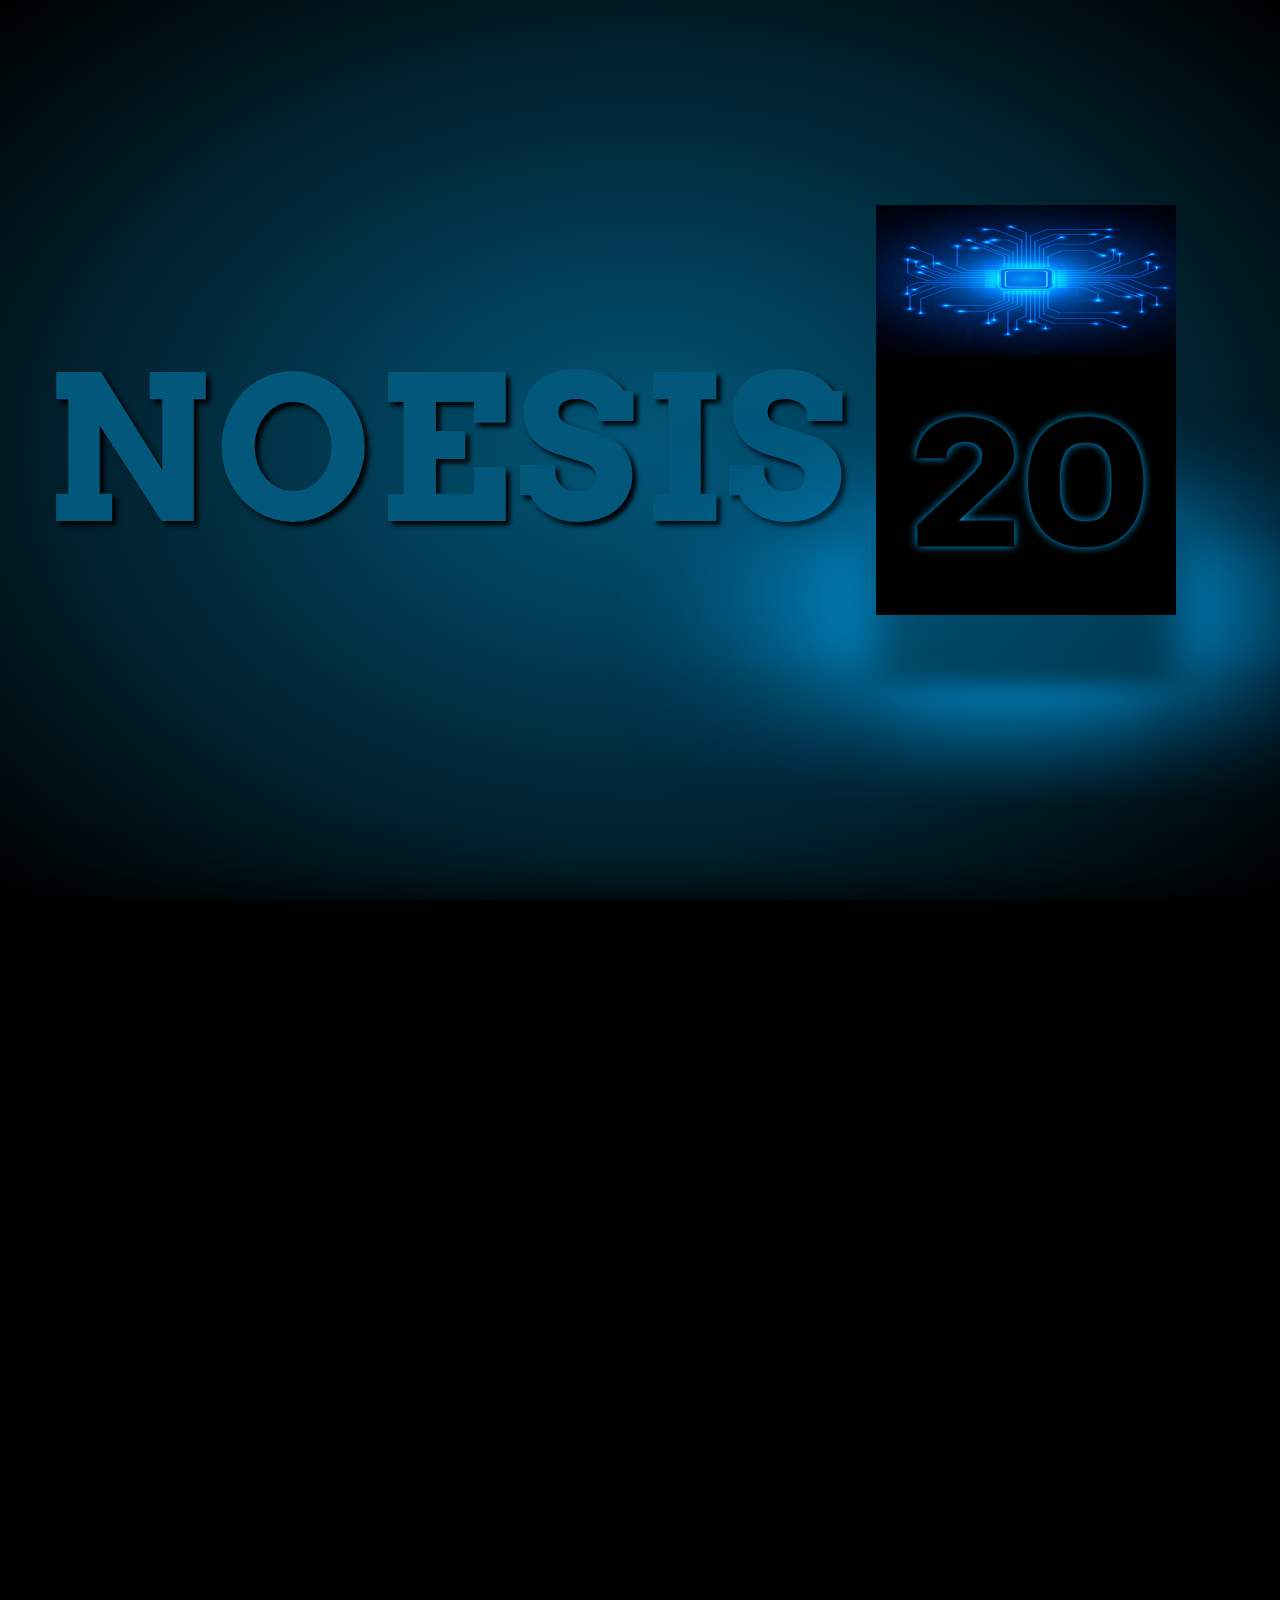
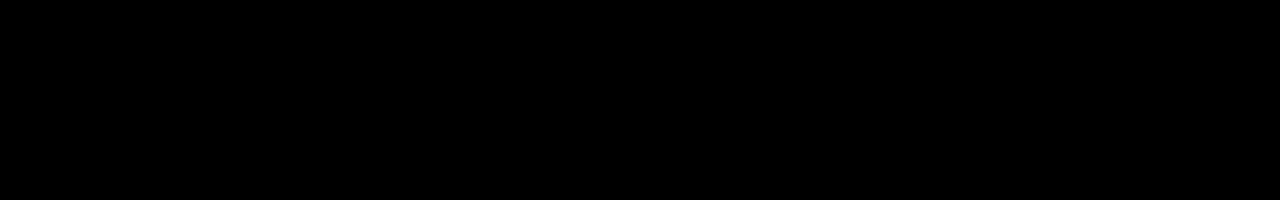
==== index.html @ 48e68fd6 "first commit" ====
<!DOCTYPE html>
<html lang="en">

<head>
    <meta charset="UTF-8">
    <meta http-equiv="X-UA-Compatible" content="IE=edge">
    <meta name="viewport" content="width=device-width, initial-scale=1.0">
    <title>Noesis 2022</title>
    <link rel="stylesheet" href="/public/styles.css">

</head>

<body>
    <nav id="navbar">
        <div class="navbar">
            <ul>
                <li><a href="#">Home</a></li>
                <li><a href="#">Events</a></li>
                <li><a href="#">About</a></li>
                <li><a href="#">Services</a></li>
            </ul>
        </div>
    </nav>
    <div class="hero" id="hero">
        <div class="noesis">
            <span class="letters a">N</span>
            <span class="letters b">O</span>
            <span class="letters c">E</span>
            <span class="letters d">S</span>
            <span class="letters e">I</span>
            <span class="letters f">S</span>
        </div>
        <div class="cube-container">
            <div class="cube">
                <div>
                    <div class="top">
                        <!-- <img src="logo.png" alt="" class="logo"> -->
                        <img src="/images/tex.jpg" alt="" style="width: 100%; height: 100%;transform: rotate(90deg);">
                    </div>
                    <span style="--i:0;">                                    
                    <h2 class="letters2">20</h2>             
                    </span>

                    <span style="--i:1;">
                    <h2 class="letters2">23</h2></span>
                    <span style="--i:2;"></span>
                    <span style="--i:3;"></span>
                </div>
            </div>
        </div>
    </div>

    <div class="section">
        <h1>Events</h1>
    </div>
    <script>
        window.onscroll = function() {
            scrollFunction()
        };
        const element = document.getElementById("navbar");

        function scrollFunction() {

            if (document.body.scrollTop > 150 || document.documentElement.scrollTop > 150) {
                document.getElementById("navbar").style.top = "0";
            } else {
                document.getElementById("navbar").style.top = "-100px";
            }
        }
    </script>
</body>

</html>
---- public/styles.css ----
@import url('https://fonts.googleapis.com/css2?family=Arvo:wght@700&display=swap');
:root {
    --blue: #02a9f7;
}

* {
    padding: 0;
    margin: 0;
    box-sizing: border-box;
    font-family: 'Arvo', sans-serif;
}

html {
    scroll-behavior: smooth;
}

#navbar {
    position: fixed;
    width: 40%;
    margin: auto;
    top: -100px;
    left: 50%;
    transition: top 0.5s;
    transform: translateX(-50%);
    z-index: 999;
}

.navbar {
    display: flex;
    justify-content: center;
    align-items: center;
    background-color: white;
    padding: 10px;
    border-end-end-radius: 20px;
    border-end-start-radius: 20px;
}

.navbar ul li {
    display: inline-block;
    padding: 10px;
}

.navbar ul li a {
    text-decoration: none;
    color: black;
}

body {
    height: 100vh;
    /* background-color: #02577a; */
    background-color: black;
}

.hero {
    background-image: radial-gradient(#02577a, black);
    height: 100vh;
    display: flex;
    justify-content: center;
    justify-content: space-around;
    align-items: center;
}

.letters {
    color: #02577a;
    font-size: 200px;
    font-weight: 600;
    text-shadow: 4px 4px 5px black;
}

.letters2 {}

.f {
    animation: textlightup 100ms forwards 2.5s;
}

.e {
    animation: textlightup 100ms forwards 2s;
}

.d {
    animation: textlightup 100ms forwards 1.5s;
}

.c {
    animation: textlightup 100ms forwards 1s;
}

.b {
    animation: textlightup 100ms forwards 0.5s;
}

.a {
    animation: textlightup 100ms forwards;
}

@keyframes textlightup {
    100% {
        color: var(--blue);
        text-shadow: 0px 0px 10px var(--blue);
    }
}

.cube {
    top: -40px;
    left: -60px;
    position: relative;
    min-width: 300px;
    height: 300px;
    transform-style: preserve-3d;
    transform: rotateX(-30deg);
    animation: animate 6s linear infinite;
}

@keyframes animate {
    0% {
        transform: rotateX(-30deg) rotateY(-40deg);
    }
    50% {
        transform: rotateX(-30deg) rotateY(-30deg);
    }
    100% {
        display: initial;
        transform: rotateX(-30deg) rotateY(-40deg);
    }
}

.cube div {
    position: absolute;
    top: 0;
    left: 0;
    width: 100%;
    height: 100%;
    transform-style: preserve-3d;
}

.cube div span {
    /* box-shadow: 0px 0 3px var(--blue); */
    /* border-bottom: 3px solid black; */
    position: absolute;
    top: 0;
    left: 0;
    width: 100%;
    height: 100%;
    background: black;
    background-image: linear-gradient(#151515, #151515);
    transform: rotateY(calc(90deg * var(--i))) translateZ(150px);
    display: flex;
    background-repeat: no-repeat;
    justify-content: center;
    align-items: center;
    animation: lightup 2s forwards 3s;
    transition: background-position 3s;
    background-position: 0 300px;
}

@keyframes lightup {
    50% {
        background-image: linear-gradient(#151515, var(--blue));
        background-image: linear-gradient(#151515, var(--blue));
    }
    100% {
        background-image: linear-gradient(#151515, var(--blue));
        background-image: linear-gradient(#151515, var(--blue));
        background-position: bottom;
    }
}

.cube div span h2 {
    position: absolute;
    font-size: 200px;
    color: black;
    font-weight: 600;
    text-shadow: 0px 0px 10px var(--blue), 0px 0px 10px #000;
    animation: colchange 1.5s forwards 3.5s;
}

@keyframes colchange {
    100% {
        color: var(--blue);
    }
}

.logo {
    width: 250px;
    height: 250px;
}

.top {
    position: absolute;
    top: 0;
    left: 0;
    width: 300px;
    height: 300px;
    background: #222;
    transform: rotateX(90deg) translateZ(150px);
    display: flex;
    justify-content: center;
    align-items: center;
}

.top img {
    transform: rotate(-45deg);
}

.top::before {
    content: "";
    position: absolute;
    top: 0;
    left: 0;
    width: 300px;
    height: 300px;
    background: rgba(2, 169, 247, 0.2);
    transform: translateZ(-380px);
    filter: blur(20px);
    box-shadow: 0 0 120px rgba(2, 169, 247, 0.2), 0 0 200px rgba(2, 169, 247, 0.4), 0 0 300px rgba(2, 169, 247, 0.6), 0 0 400px rgba(2, 169, 247, 0.8), 0 0 500px rgba(2, 169, 247, 1);
}

@media only screen and (max-width: 900px) {
    .hero {
        flex-direction: column;
        justify-content: center;
        gap: 130px;
    }
    .letters {
        font-size: 80px;
    }
    .top {
        max-height: 150px;
        max-width: 150px;
        transform: rotateX(90deg) translateZ(75px);
    }
    .cube {
        max-height: 150px;
        max-width: 150px;
        /* top: -80px; */
        left: -10px;
    }
    .top::before {
        max-height: 150px;
        max-width: 150px;
        transform: translateZ(-220px);
    }
    .cube div span h2 {
        font-size: 80px;
    }
    .cube div span {
        max-height: 150px;
        max-width: 150px;
        transform: rotateY(calc(90deg * var(--i))) translateZ(75px);
    }
    .cube-container {
        max-height: 150px;
        max-width: 150px;
    }
    .noesis {
        display: flex;
        justify-content: center;
        align-items: center;
    }
    .logo {
        width: 100px;
        height: 100px;
    }
    #navbar {
        width: 100%;
    }
    .navbar ul li {
        font-size: 18px;
    }
}

.section {
    height: 100vh;
    background-color: black;
    box-shadow: 0px 0px 50px black;
}
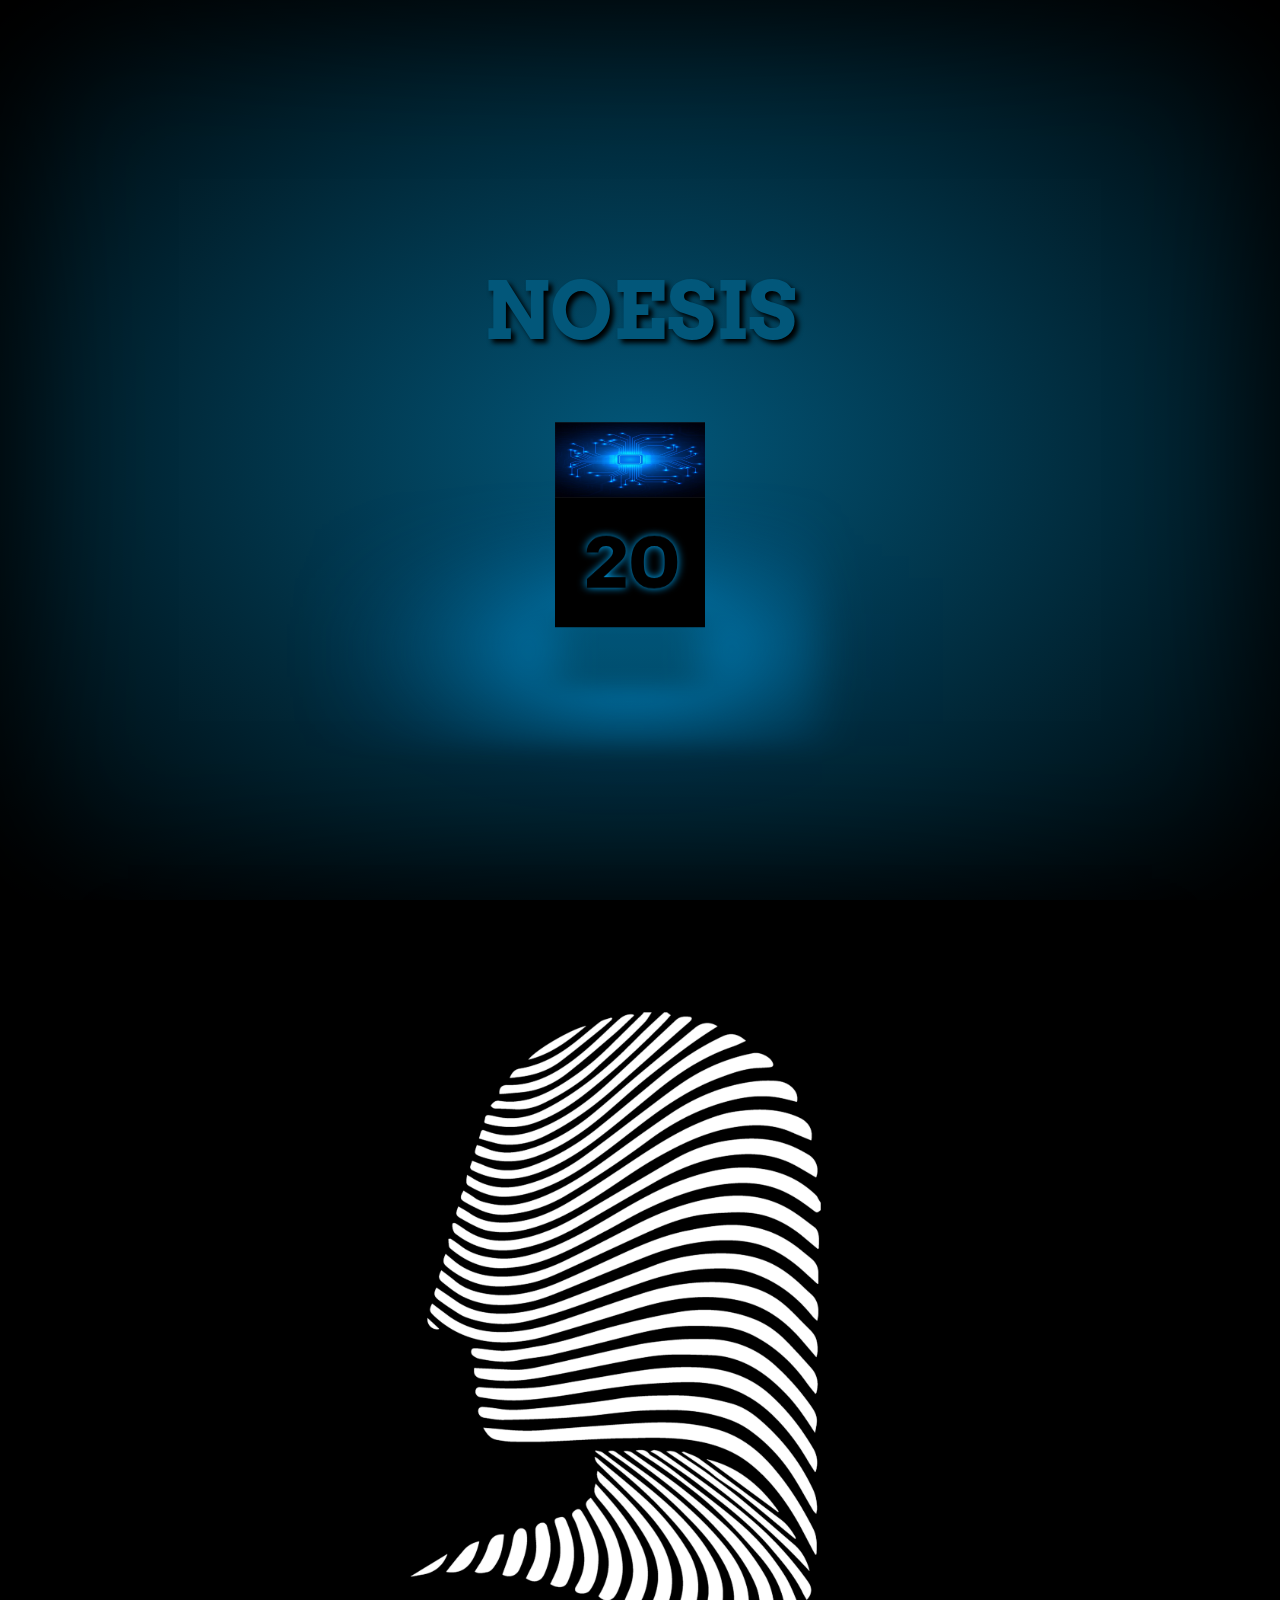
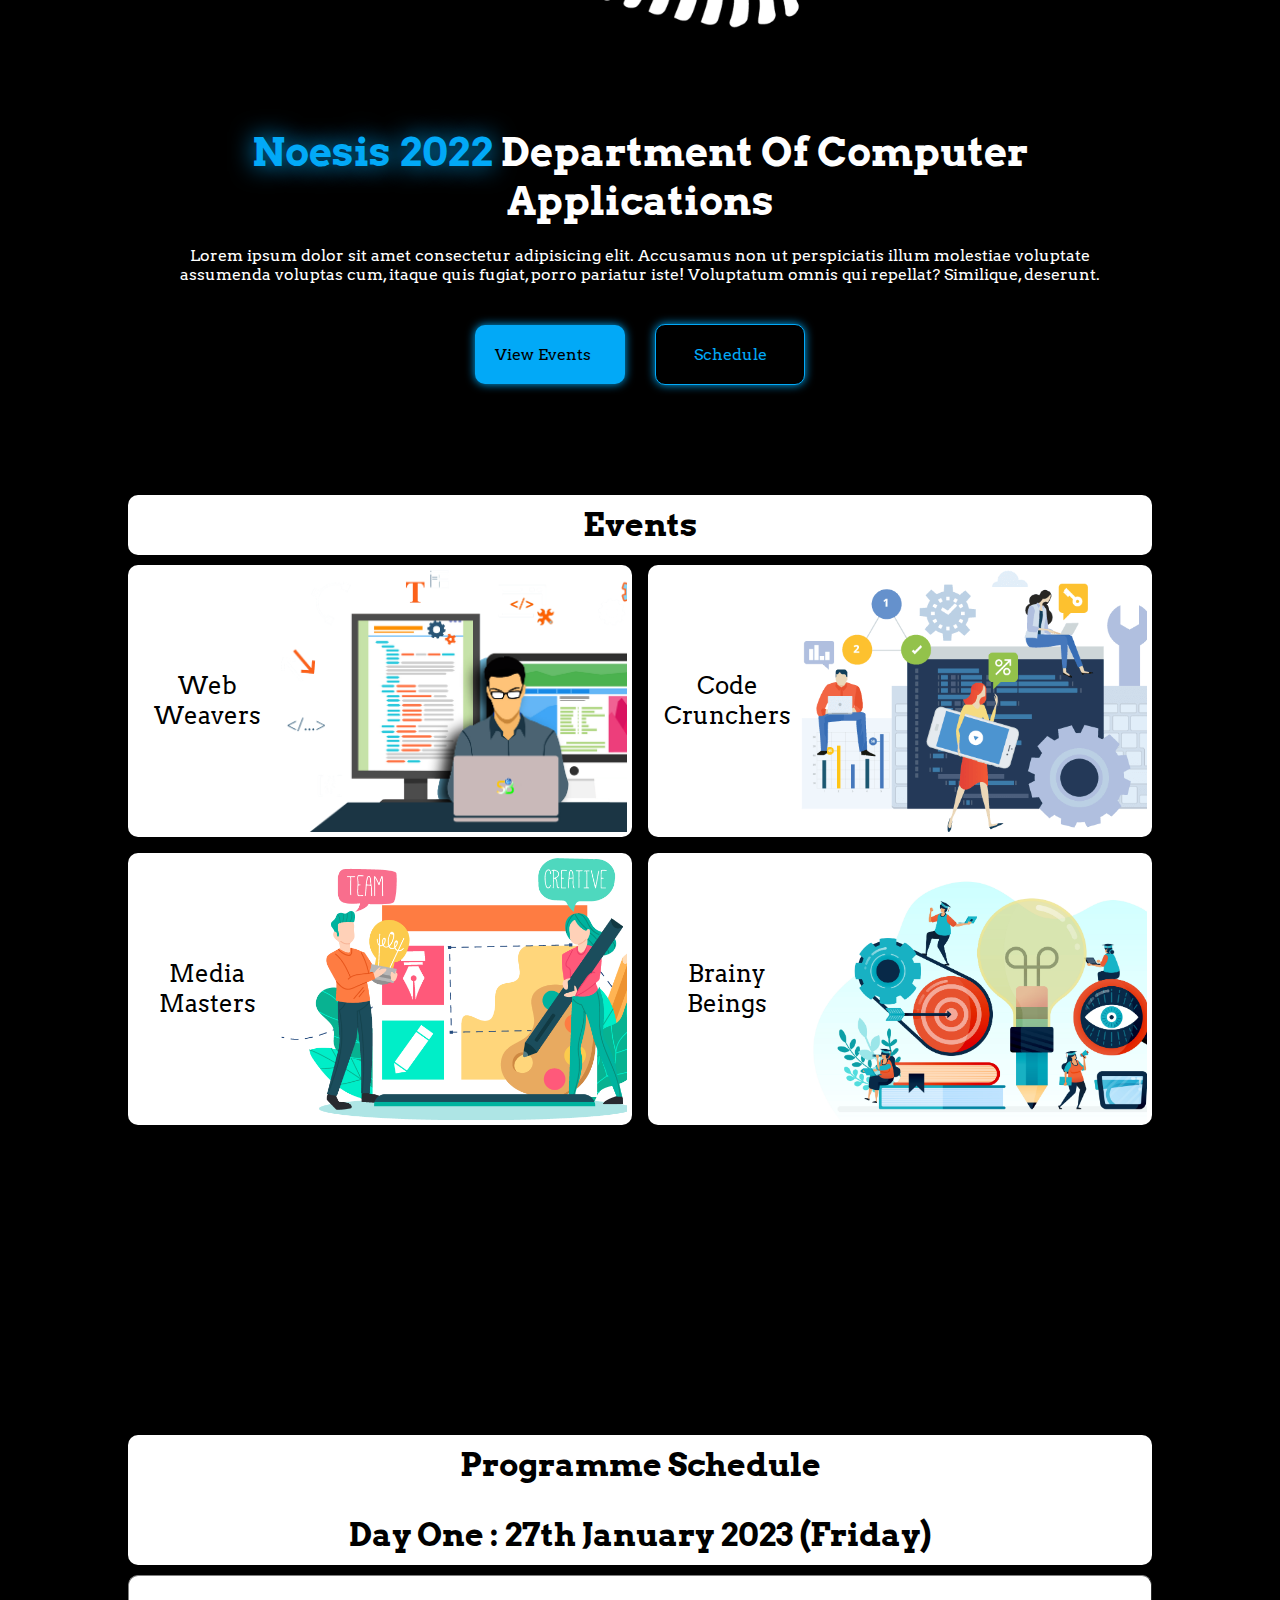
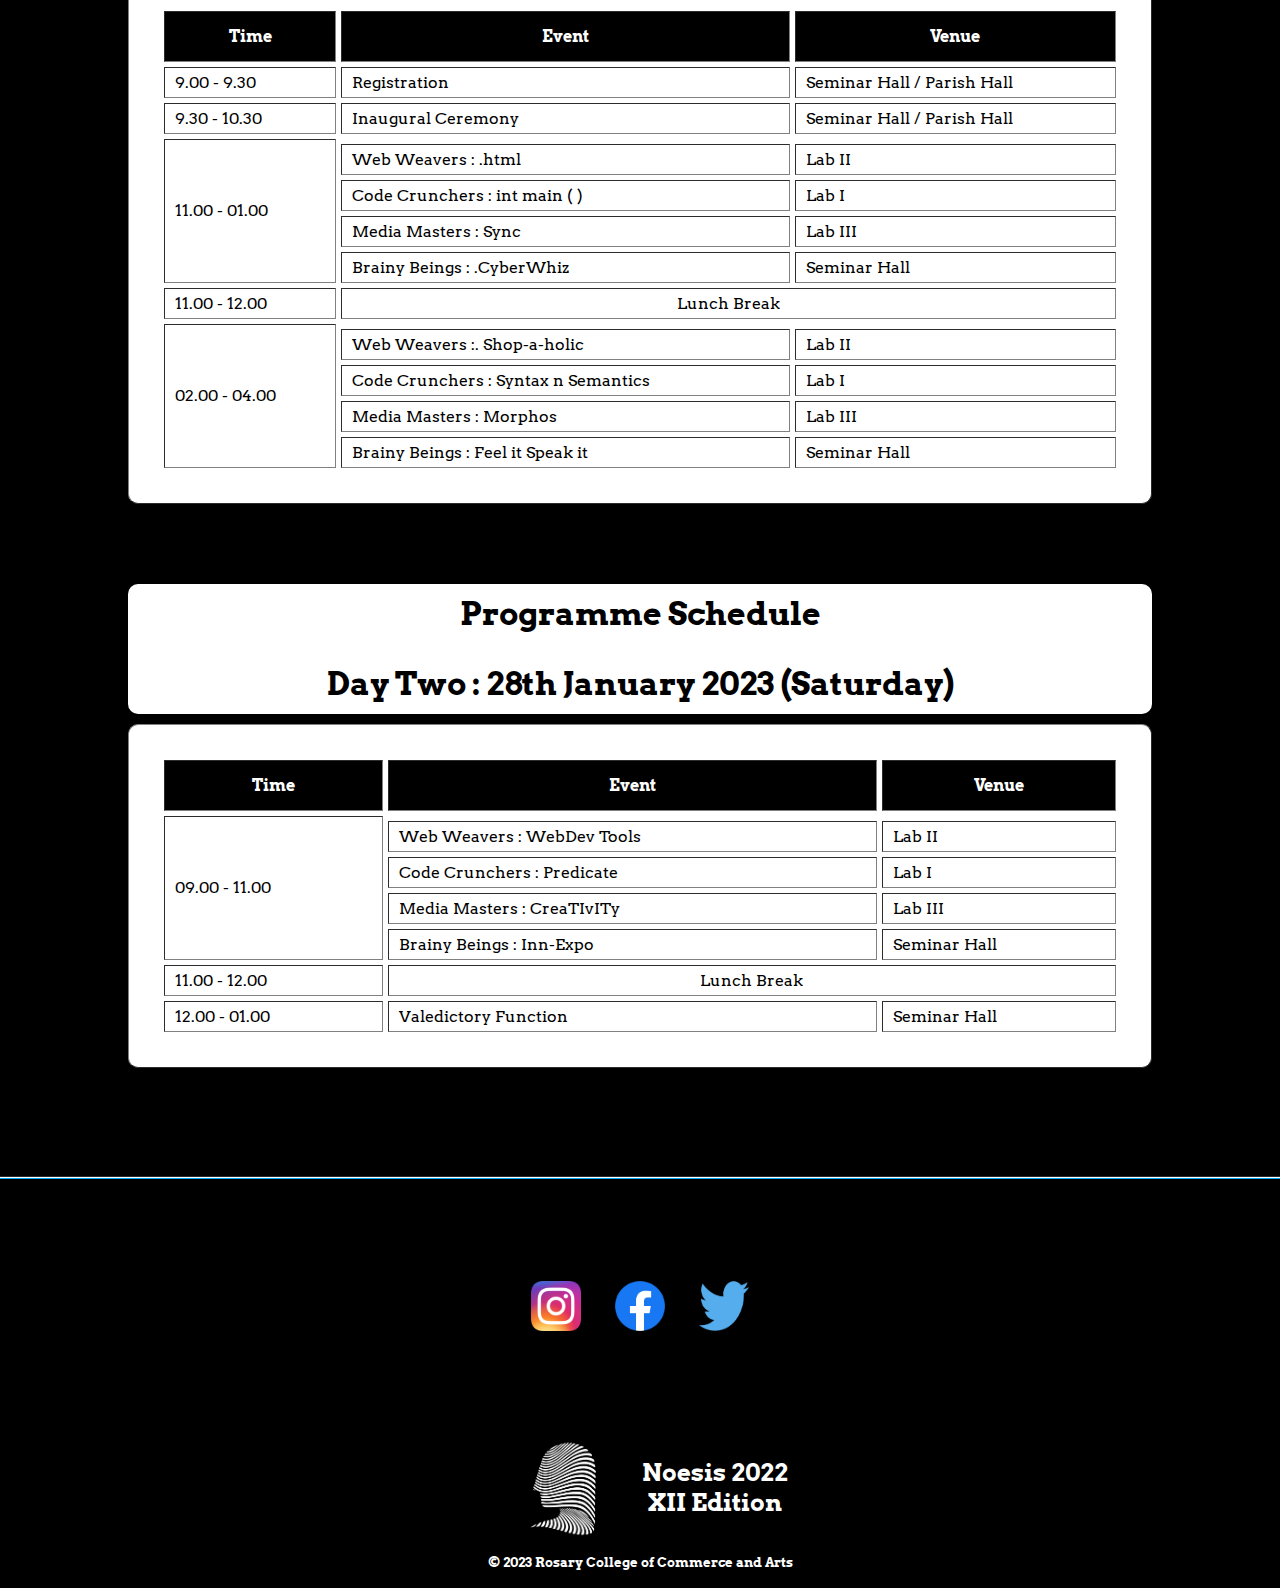
==== commit 0cb6e8c3: "main page(navbar and footer left)" ====
--- a/index.html
+++ b/index.html
@@ -31,8 +31,8 @@
             <span class="letters f">S</span>
         </div>
         <div class="cube-container">
-            <div class="cube">
-                <div>
+            <div class="cube" id="cube" onclick="react()">
+                <div id="spancontainer">
                     <div class="top">
                         <!-- <img src="logo.png" alt="" class="logo"> -->
                         <img src="/images/tex.jpg" alt="" style="width: 100%; height: 100%;transform: rotate(90deg);">
@@ -49,11 +49,232 @@
             </div>
         </div>
     </div>
-
-    <div class="section">
-        <h1>Events</h1>
-    </div>
+    <div class="section" style="display: flex;justify-content: space-between;align-items: center;">
+        <div class="main-section">
+            <div class="left">
+                <img src="images/logo.png" class="logo" alt="">
+            </div>
+            <div class="right">
+                <h1><span class="lightup">Noesis 2022</span> Department Of Computer Applications</h1>
+                <p>Lorem ipsum dolor sit amet consectetur adipisicing elit. Accusamus non ut perspiciatis illum molestiae voluptate assumenda voluptas cum, itaque quis fugiat, porro pariatur iste! Voluptatum omnis qui repellat? Similique, deserunt.</p>
+
+                <div class="btn-container">
+                    <a href="#events" class="view-btn">View Events</a>
+                    <a href="#schedule" class="schedule-btn">Schedule</a></div>
+            </div>
+        </div>
+    </div>
+    <div class="section" id="events">
+        <div class="heading">
+            <h1>Events</h1>
+        </div>
+        <div class="cards">
+            <a href="web_weavers.html" class="card-link">
+                <div class="card">
+                    <div class="card-info">
+                        Web Weavers
+                    </div>
+                    <div class="card-img">
+                        <img class="classimg" src="/images/webweavers.png" alt="">
+                    </div>
+                </div>
+            </a>
+            <a href="code_crunchers.html" class="card-link">
+
+                <div class="card">
+                    <div class="card-info">
+                        Code Crunchers
+                    </div>
+                    <div class="card-img">
+                        <img class="classimg" src="/images/codecrunchers.png" alt="">
+                    </div>
+                </div>
+            </a>
+
+            <a href="media_masters.html" class="card-link">
+
+                <div class="card">
+                    <div class="card-info">
+                        Media Masters
+                    </div>
+                    <div class="card-img">
+                        <img class="classimg" src="/images/mediamasters.png" alt="">
+                    </div>
+                </div>
+            </a>
+            <a href="brainy_beings.html" class="card-link">
+
+                <div class="card">
+                    <div class="card-info">
+                        Brainy Beings
+                    </div>
+                    <div class="card-img">
+                        <img class="classimg" src="/images/brainybeings.jpg" alt="">
+                    </div>
+                </div>
+            </a>
+
+        </div>
+    </div>
+
+    <div class="section" id="schedule">
+
+        <div class="heading">
+            <h1>Programme Schedule </h1>
+            <h1>Day One : 27th January 2023 (Friday)</h1>
+        </div>
+        <div class="table-container">
+            <table class="table" border="1">
+                <tr>
+                    <th>Time</th>
+                    <th>Event</th>
+                    <th>Venue</th>
+                </tr>
+                <tr>
+                    <td>9.00 - 9.30</td>
+                    <td>Registration</td>
+                    <td>Seminar Hall / Parish Hall</td>
+                </tr>
+                <tr>
+                    <td>9.30 - 10.30</td>
+                    <td>Inaugural Ceremony</td>
+                    <td>Seminar Hall / Parish Hall</td>
+                </tr>
+                <tr>
+                    <td rowspan="5"> 11.00 - 01.00</td>
+
+                </tr>
+                <tr>
+                    <td>Web Weavers : .html </td>
+                    <td>Lab II</td>
+                </tr>
+                <tr>
+                    <td>Code Crunchers : int main ( ) </td>
+                    <td>Lab I</td>
+
+                </tr>
+                <tr>
+                    <td>Media Masters : Sync</td>
+                    <td>Lab III</td>
+
+                </tr>
+                <tr>
+                    <td>Brainy Beings : .CyberWhiz</td>
+                    <td>Seminar Hall</td>
+
+                </tr>
+                <tr>
+                    <td>11.00 - 12.00</td>
+                    <td colspan="2" style="text-align: center;">Lunch Break</td>
+                </tr>
+                <tr>
+                    <td rowspan="5"> 02.00 - 04.00</td>
+
+                </tr>
+                <tr>
+                    <td>Web Weavers :. Shop-a-holic</td>
+                    <td>Lab II</td>
+                </tr>
+                <tr>
+                    <td>Code Crunchers : Syntax n Semantics </td>
+                    <td>Lab I</td>
+
+                </tr>
+                <tr>
+                    <td>Media Masters : Morphos</td>
+                    <td>Lab III</td>
+
+                </tr>
+                <tr>
+                    <td>Brainy Beings : Feel it Speak it</td>
+                    <td>Seminar Hall</td>
+
+                </tr>
+
+            </table>
+        </div>
+        <div class="heading">
+            <h1>Programme Schedule </h1>
+            <h1>Day Two : 28th January 2023 (Saturday)</h1>
+        </div>
+        <div class="table-container">
+            <table class="table" border="1">
+                <tr>
+                    <th>Time</th>
+                    <th>Event</th>
+                    <th>Venue</th>
+                </tr>
+
+
+
+                <tr>
+                    <td rowspan="5"> 09.00 - 11.00</td>
+
+                </tr>
+                <tr>
+                    <td>Web Weavers : WebDev Tools</td>
+                    <td>Lab II</td>
+                </tr>
+                <tr>
+                    <td>Code Crunchers : Predicate</td>
+                    <td>Lab I</td>
+
+                </tr>
+                <tr>
+                    <td>Media Masters : CreaTIvITy</td>
+                    <td>Lab III</td>
+
+                </tr>
+                <tr>
+                    <td>Brainy Beings : Inn-Expo</td>
+                    <td>Seminar Hall</td>
+
+                </tr>
+                <tr>
+                    <td>11.00 - 12.00</td>
+                    <td colspan="2" style="text-align: center;">Lunch Break</td>
+                </tr>
+                <tr>
+                    <td>12.00 - 01.00</td>
+                    <td>Valedictory Function</td>
+                    <td>Seminar Hall</td>
+
+                </tr>
+            </table>
+        </div>
+
+    </div>
+    <div class="footer-container">
+        <div class="footer">
+            <div class="college-details">
+                <!-- <img src="images/college_logo.png" class="college_logo" alt=""><img src="images/rosary_logo_text.png" class="college_logo_text" alt=""> -->
+            </div>
+            <div class="socials">
+                <img src="images/instagram.webp" alt="">
+                <img src="images/facebook.webp" alt="">
+                <img src="images/twitter.png" alt="">
+            </div>
+            <div class="event-details">
+                <img src="images/logo.png" class="logo-footer" alt="">
+                <h2>Noesis 2022<br>XII Edition</h2>
+            </div>
+        </div>
+        <div class="copyright">
+            <h3>© 2023 Rosary College of Commerce and Arts</h3>
+        </div>
+    </div>
+
     <script>
+        function react() {
+            var cubelements = document.getElementById('spancontainer');
+
+
+            for (var child of cubelements.children) {
+                child.classList.add('react');
+            }
+
+
+        }
         window.onscroll = function() {
             scrollFunction()
         };
--- a/public/styles.css
+++ b/public/styles.css
@@ -1,6 +1,11 @@
 @import url('https://fonts.googleapis.com/css2?family=Arvo:wght@700&display=swap');
 :root {
     --blue: #02a9f7;
+}
+
+.lightup {
+    color: var(--blue);
+    text-shadow: 0px 0px 25px var(--blue);
 }
 
 * {
@@ -47,7 +52,6 @@
 
 body {
     height: 100vh;
-    /* background-color: #02577a; */
     background-color: black;
 }
 
@@ -57,6 +61,7 @@
     display: flex;
     justify-content: center;
     justify-content: space-around;
+    box-shadow: 0px 0px 150px black inset;
     align-items: center;
 }
 
@@ -66,8 +71,6 @@
     font-weight: 600;
     text-shadow: 4px 4px 5px black;
 }
-
-.letters2 {}
 
 .f {
     animation: textlightup 100ms forwards 2.5s;
@@ -109,6 +112,7 @@
     transform-style: preserve-3d;
     transform: rotateX(-30deg);
     animation: animate 6s linear infinite;
+    cursor: pointer;
 }
 
 @keyframes animate {
@@ -134,15 +138,12 @@
 }
 
 .cube div span {
-    /* box-shadow: 0px 0 3px var(--blue); */
-    /* border-bottom: 3px solid black; */
     position: absolute;
     top: 0;
     left: 0;
     width: 100%;
     height: 100%;
     background: black;
-    background-image: linear-gradient(#151515, #151515);
     transform: rotateY(calc(90deg * var(--i))) translateZ(150px);
     display: flex;
     background-repeat: no-repeat;
@@ -151,6 +152,25 @@
     animation: lightup 2s forwards 3s;
     transition: background-position 3s;
     background-position: 0 300px;
+}
+
+.cube div span.react {
+    background-image: linear-gradient(#151515, var(--blue));
+    background-position: bottom;
+    animation: react 4s infinite 0.2s;
+    transition: box-shadow 1s;
+}
+
+@keyframes react {
+    0% {
+        box-shadow: 0 0 0px var(--blue);
+    }
+    50% {
+        box-shadow: 0 0 10px var(--blue);
+    }
+    100% {
+        box-shadow: 0 0 0px var(--blue);
+    }
 }
 
 @keyframes lightup {
@@ -163,6 +183,10 @@
         background-image: linear-gradient(#151515, var(--blue));
         background-position: bottom;
     }
+}
+
+.btn-container a {
+    text-decoration: none;
 }
 
 .cube div span h2 {
@@ -181,8 +205,44 @@
 }
 
 .logo {
-    width: 250px;
-    height: 250px;
+    width: 120%;
+    height: 140%;
+}
+
+.main-section {
+    display: flex;
+    justify-content: space-between;
+    align-items: center;
+    height: 100%;
+    width: 100%;
+}
+
+.left,
+.right {
+    padding: 20px;
+    margin: 20px;
+    flex-basis: 50%;
+    color: white;
+    display: flex;
+    justify-content: center;
+    align-items: center;
+    flex-direction: column;
+    height: 100%;
+}
+
+.right h1 {
+    font-size: 40px;
+    text-align: center;
+    margin-bottom: 10px;
+}
+
+.right p {
+    margin: 10px;
+    text-align: center;
+}
+
+.right {
+    justify-content: space-between;
 }
 
 .top {
@@ -215,7 +275,25 @@
     box-shadow: 0 0 120px rgba(2, 169, 247, 0.2), 0 0 200px rgba(2, 169, 247, 0.4), 0 0 300px rgba(2, 169, 247, 0.6), 0 0 400px rgba(2, 169, 247, 0.8), 0 0 500px rgba(2, 169, 247, 1);
 }
 
-@media only screen and (max-width: 900px) {
+@media only screen and (max-width: 1400px) {
+    .footer {
+        flex-direction: column;
+    }
+    .main-section {
+        flex-direction: column;
+    }
+    .logo {
+        width: 100%;
+        height: 50%;
+    }
+    .table td {
+        padding: 5px 10px!important;
+    }
+    .table th {
+        background-color: black;
+        padding: 5px 10px;
+        color: white;
+    }
     .hero {
         flex-direction: column;
         justify-content: center;
@@ -229,9 +307,14 @@
         max-width: 150px;
         transform: rotateX(90deg) translateZ(75px);
     }
+    .span-container {
+        max-height: 150px;
+        max-width: 150px;
+    }
     .cube {
         max-height: 150px;
         max-width: 150px;
+        cursor: none;
         /* top: -80px; */
         left: -10px;
     }
@@ -257,10 +340,6 @@
         justify-content: center;
         align-items: center;
     }
-    .logo {
-        width: 100px;
-        height: 100px;
-    }
     #navbar {
         width: 100%;
     }
@@ -270,7 +349,224 @@
 }
 
 .section {
-    height: 100vh;
+    min-height: 100vh;
     background-color: black;
     box-shadow: 0px 0px 50px black;
+    width: 80%;
+    margin: 40px auto;
+}
+
+.cards {
+    position: relative;
+    margin: 0 0;
+    display: grid;
+    gap: 1rem;
+    width: 100%;
+}
+
+.card:hover {
+    scale: 1.03;
+}
+
+.classimg {
+    position: relative;
+    width: 100%;
+    height: 100%;
+    object-fit: cover;
+    object-position: center left;
+}
+
+.card-link {
+    text-decoration: none;
+}
+
+.card-info {
+    font-size: 24px;
+    text-align: center;
+}
+
+.card {
+    border-radius: 10px;
+    padding: 5px;
+    display: flex;
+    justify-content: space-between;
+    background-color: #fff;
+    color: black;
+    transition: 0.5s all;
+    overflow: hidden;
+    height: 16rem;
+}
+
+.card-info {
+    display: flex;
+    flex-direction: column;
+    justify-content: center;
+    align-items: center;
+    flex-basis: 30%;
+    padding: 10px;
+}
+
+.card-img {
+    flex-basis: 70%;
+}
+
+@media (min-width: 900px) {
+    .cards {
+        grid-template-columns: repeat(3, 1fr);
+    }
+    .card {
+        height: 7rem;
+    }
+}
+
+@media (min-width: 600px) {
+    .cards {
+        grid-template-columns: repeat(2, 1fr);
+    }
+    .card {
+        height: 17rem;
+    }
+    .classimg {
+        object-position: right right;
+    }
+}
+
+@media (max-width: 600px) {
+    .card {
+        height: 17rem;
+        flex-direction: column;
+    }
+}
+
+.heading {
+    border-radius: 10px;
+    background-color: white;
+}
+
+.heading h1 {
+    padding: 10px;
+    margin: 10px 0;
+    text-align: center;
+}
+
+.table-container {
+    display: flex;
+    justify-content: center;
+    align-items: center;
+}
+
+.table td {
+    padding: 15px 15px;
+}
+
+.table th {
+    background-color: black;
+    padding: 15px 15px;
+    color: white;
+}
+
+.table {
+    background-color: #fff;
+    width: 100%;
+    border-spacing: 5px;
+    padding: 30px;
+    border-radius: 10px;
+    margin-bottom: 70px;
+}
+
+.footer {
+    background-color: #fff;
+    display: flex;
+}
+
+.college {
+    width: 100%;
+    height: 100%;
+    opacity: 0.5;
+}
+
+.schedule-btn,
+.view-btn {
+    border-radius: 10px;
+    padding: 20px;
+    background-color: var(--blue);
+    color: black;
+    min-width: 150px;
+    box-shadow: 0px 0px 10px var(--blue);
+}
+
+.btn-container {
+    min-width: 100%;
+    margin: 30px 0;
+    display: flex;
+    justify-content: center;
+    gap: 30px;
+    align-items: center;
+}
+
+.schedule-btn {
+    background-color: black;
+    border: 1px solid var(--blue);
+    color: var(--blue);
+    text-align: center;
+}
+
+.footer-container {
+    min-height: 40vh;
+}
+
+.footer {
+    padding: 0 70px;
+    border-top: 1px solid var(--blue);
+    box-shadow: 0 -1px 1px #fff;
+    min-height: 40vh;
+    background-color: #000;
+    display: flex;
+    justify-content: space-between;
+    align-items: center;
+    gap: 30px;
+}
+
+.college_logo {
+    width: 150px;
+    height: 150px;
+}
+
+.college_logo_text {
+    height: 60px;
+}
+
+.college-details,
+.event-details {
+    display: flex;
+    align-items: center;
+}
+
+.socials img {
+    width: 50px;
+    height: 50px;
+    margin: 0 15px;
+}
+
+.logo-footer {
+    width: 150px;
+    height: 100px;
+}
+
+.event-details h2 {
+    color: #fff;
+    text-align: center;
+}
+
+.copyright {
+    height: 50px;
+    text-align: center;
+    display: flex;
+    justify-content: center;
+    align-items: center;
+}
+
+.copyright h3 {
+    font-size: 13px;
+    color: #fff;
 }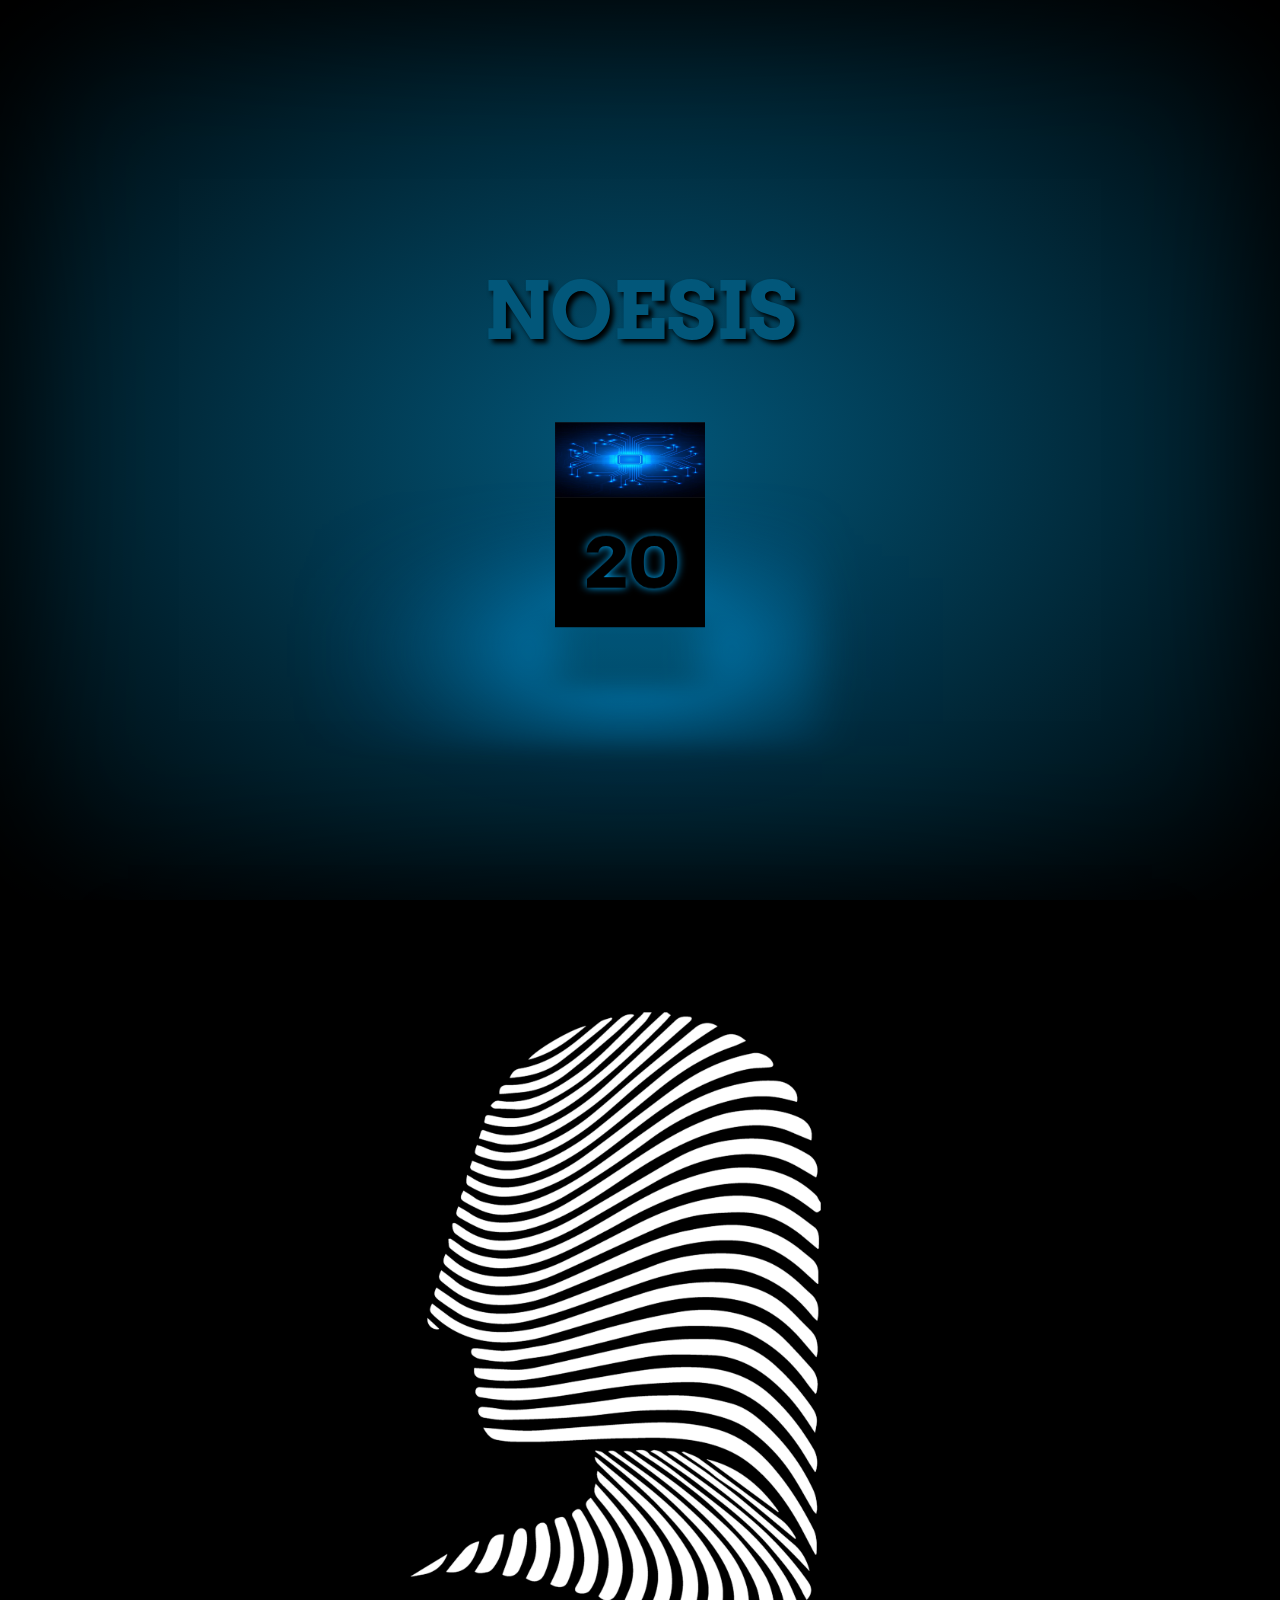
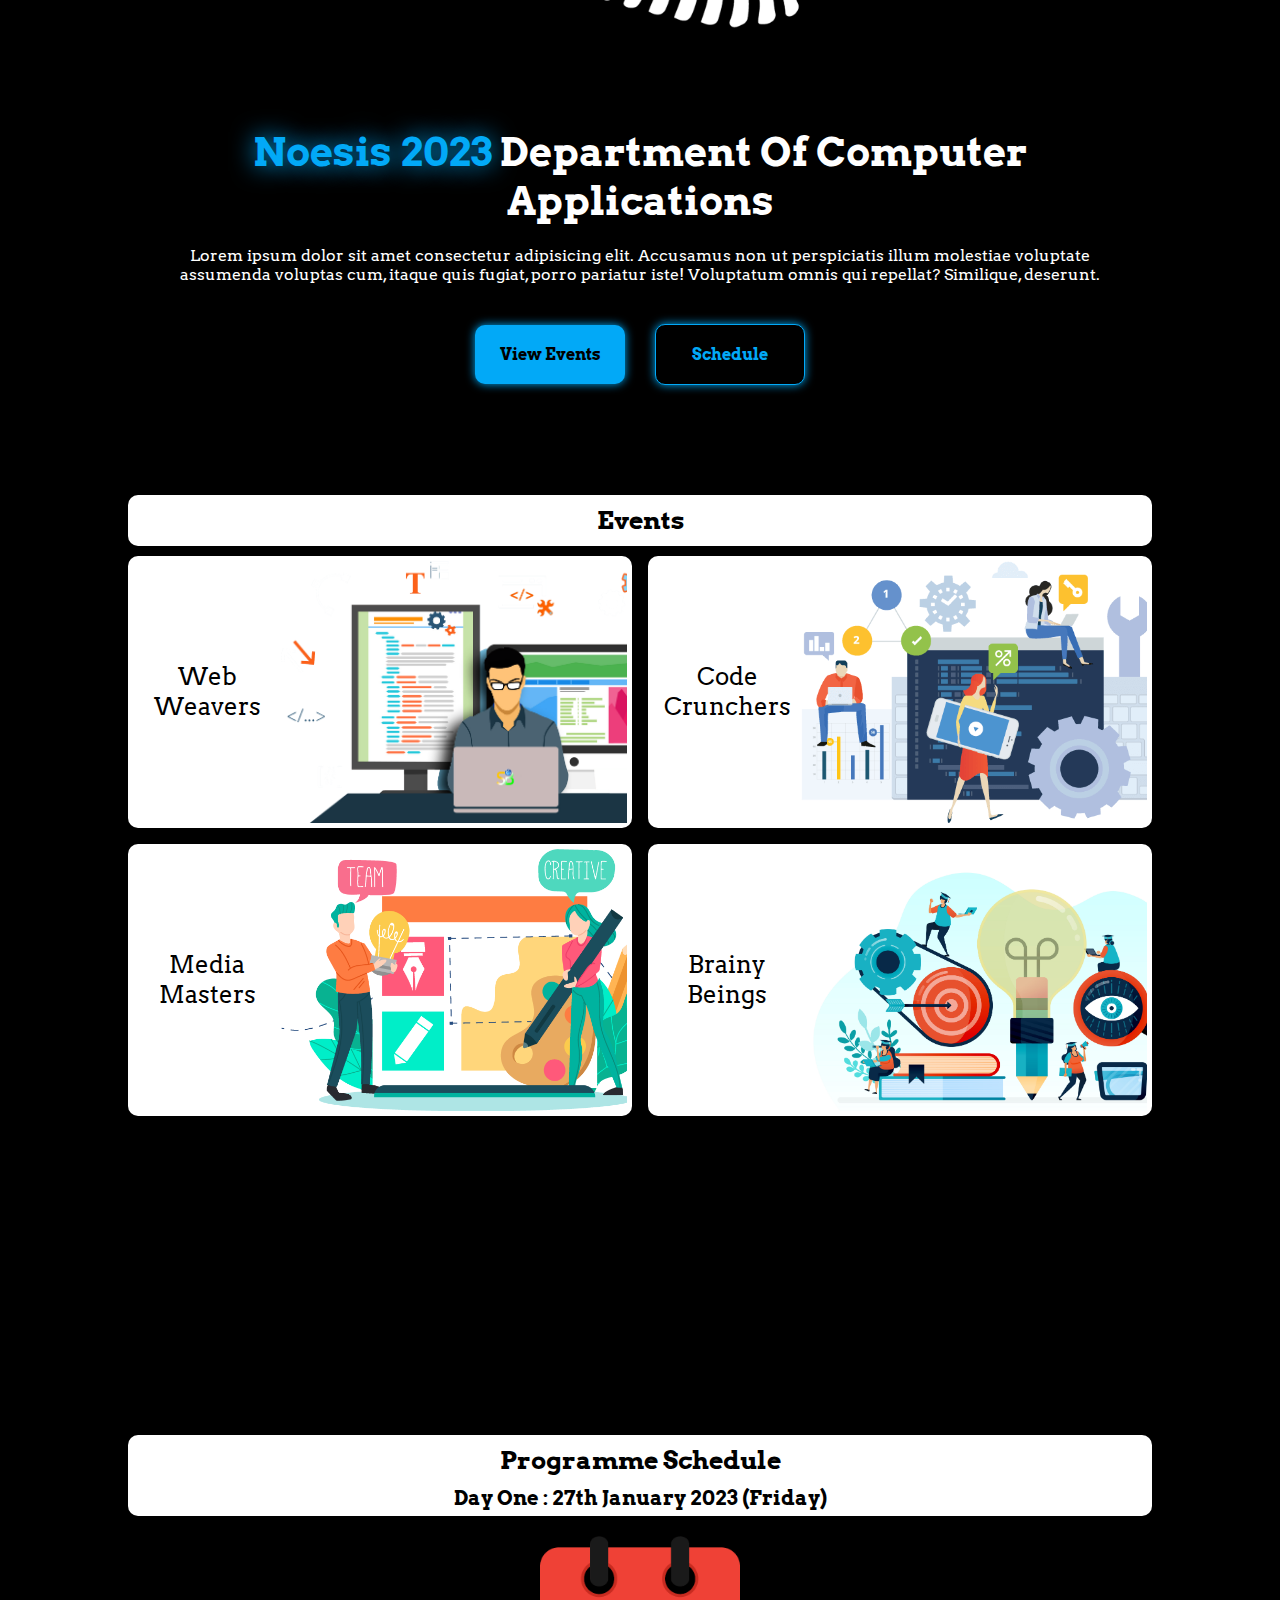
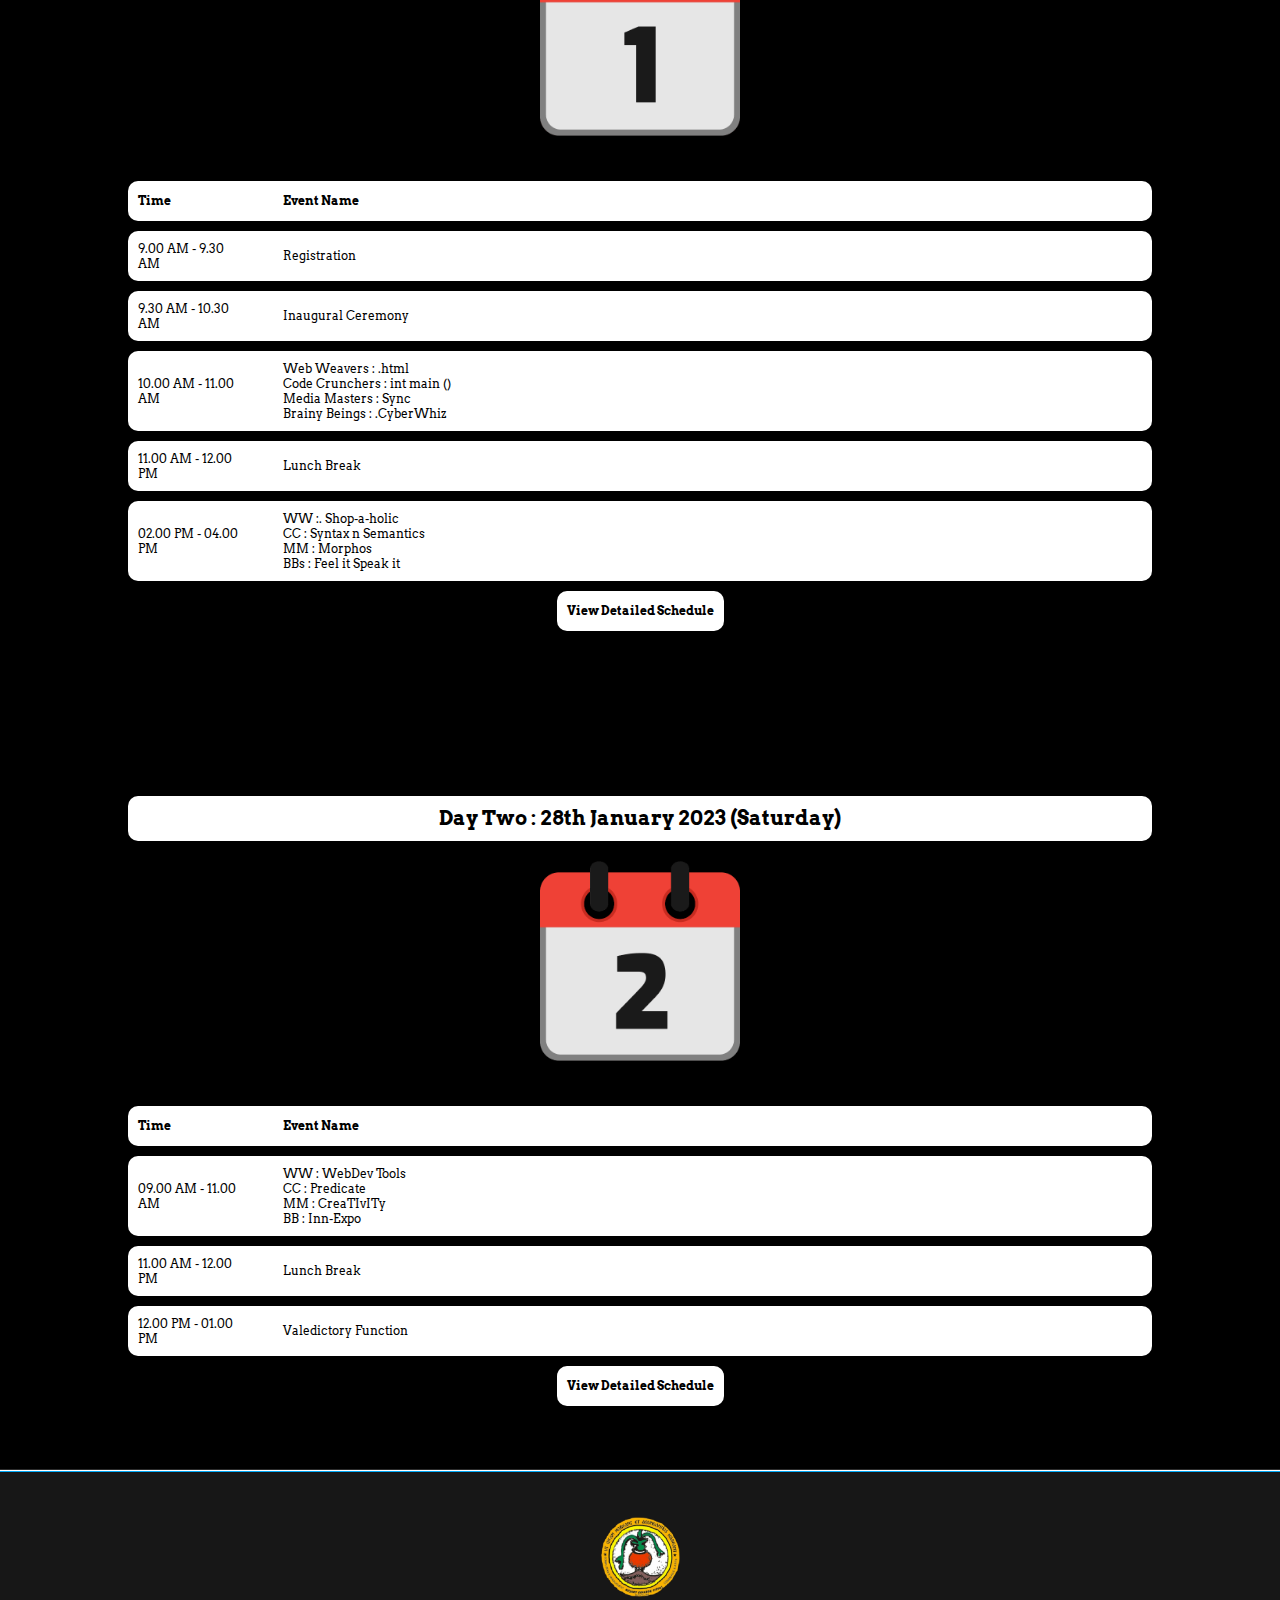
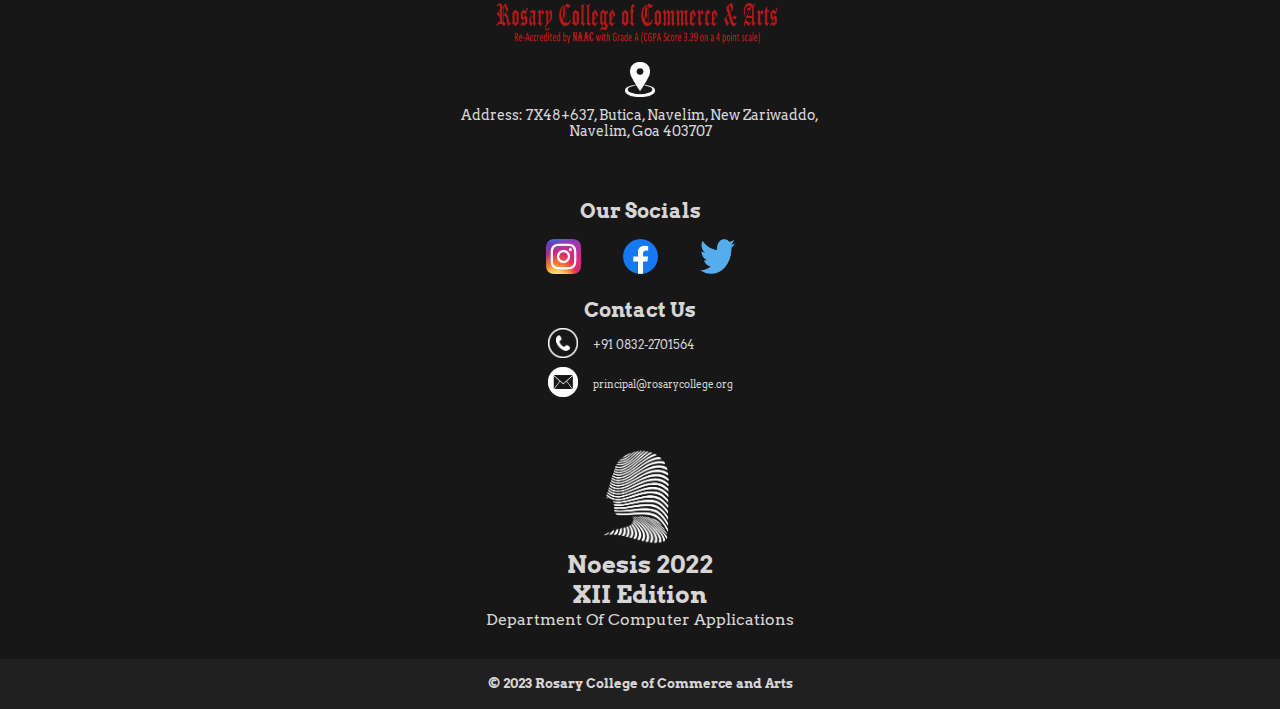
==== commit ea82a648: "almost done" ====
--- a/index.html
+++ b/index.html
@@ -4,7 +4,7 @@
 <head>
     <meta charset="UTF-8">
     <meta http-equiv="X-UA-Compatible" content="IE=edge">
-    <meta name="viewport" content="width=device-width, initial-scale=1.0">
+    <meta name="viewport" content="width=device-width, initial-scale=1, minimum-scale=1" />
     <title>Noesis 2022</title>
     <link rel="stylesheet" href="/public/styles.css">
 
@@ -16,8 +16,8 @@
             <ul>
                 <li><a href="#">Home</a></li>
                 <li><a href="#">Events</a></li>
-                <li><a href="#">About</a></li>
-                <li><a href="#">Services</a></li>
+                <li><a href="#">Schedule</a></li>
+
             </ul>
         </div>
     </nav>
@@ -55,7 +55,7 @@
                 <img src="images/logo.png" class="logo" alt="">
             </div>
             <div class="right">
-                <h1><span class="lightup">Noesis 2022</span> Department Of Computer Applications</h1>
+                <h1><span class="lightup">Noesis 2023</span> Department Of Computer Applications</h1>
                 <p>Lorem ipsum dolor sit amet consectetur adipisicing elit. Accusamus non ut perspiciatis illum molestiae voluptate assumenda voluptas cum, itaque quis fugiat, porro pariatur iste! Voluptatum omnis qui repellat? Similique, deserunt.</p>
 
                 <div class="btn-container">
@@ -66,7 +66,7 @@
     </div>
     <div class="section" id="events">
         <div class="heading">
-            <h1>Events</h1>
+            <h1 style="margin: 10px 0!important;">Events</h1>
         </div>
         <div class="cards">
             <a href="web_weavers.html" class="card-link">
@@ -121,142 +121,163 @@
 
         <div class="heading">
             <h1>Programme Schedule </h1>
-            <h1>Day One : 27th January 2023 (Friday)</h1>
+            <h2 class="sub-heading">Day One : 27th January 2023 (Friday)</h2>
+        </div>
+        <div class="table-container" style="margin-bottom: 140px;">
+            <div class="day-container">
+                <img src="images/day1.png" class="days" alt="">
+                <div class="schedule-container">
+                    <div class="programme">
+                        <div class="time"><b>Time</b></div>
+                        <div class="event-name"><b>Event Name</b></div>
+
+                    </div>
+                    <div class="programme">
+                        <div class="time">9.00 AM - 9.30 AM</div>
+                        <div class="event-name">Registration</div>
+
+                    </div>
+                    <div class="programme">
+                        <div class="time">9.30 AM - 10.30 AM</div>
+                        <div class="event-name">Inaugural Ceremony</div>
+
+                    </div>
+                    <div class="programme">
+                        <div class="time">10.00 AM - 11.00 AM</div>
+                        <div class="event-name">Web Weavers : .html <br>Code Crunchers : int main () <br>Media Masters : Sync <br> Brainy Beings : .CyberWhiz </div>
+
+
+                    </div>
+                    <div class="programme">
+                        <div class="time">11.00 AM - 12.00 PM</div>
+                        <div class="event-name">Lunch Break</div>
+
+                    </div>
+                    <div class="programme">
+                        <div class="time">02.00 PM - 04.00 PM</div>
+                        <div class="event-name">
+                            WW :. Shop-a-holic <br>CC : Syntax n Semantics <br>MM : Morphos <br> BBs : Feel it Speak it</div>
+
+
+                    </div>
+                    <a href="/schedule.html" style="text-decoration: none; color: black;font-weight: 700;">
+                        <div class="programme">
+
+                            View Detailed Schedule
+
+                        </div>
+                    </a>
+                </div>
+            </div>
+
+        </div>
+        <div class="heading">
+
+            <h2 class="sub-heading" style="padding:10px;">Day Two : 28th January 2023 (Saturday)</h2>
         </div>
         <div class="table-container">
-            <table class="table" border="1">
-                <tr>
-                    <th>Time</th>
-                    <th>Event</th>
-                    <th>Venue</th>
-                </tr>
-                <tr>
-                    <td>9.00 - 9.30</td>
-                    <td>Registration</td>
-                    <td>Seminar Hall / Parish Hall</td>
-                </tr>
-                <tr>
-                    <td>9.30 - 10.30</td>
-                    <td>Inaugural Ceremony</td>
-                    <td>Seminar Hall / Parish Hall</td>
-                </tr>
-                <tr>
-                    <td rowspan="5"> 11.00 - 01.00</td>
-
-                </tr>
-                <tr>
-                    <td>Web Weavers : .html </td>
-                    <td>Lab II</td>
-                </tr>
-                <tr>
-                    <td>Code Crunchers : int main ( ) </td>
-                    <td>Lab I</td>
-
-                </tr>
-                <tr>
-                    <td>Media Masters : Sync</td>
-                    <td>Lab III</td>
-
-                </tr>
-                <tr>
-                    <td>Brainy Beings : .CyberWhiz</td>
-                    <td>Seminar Hall</td>
-
-                </tr>
-                <tr>
-                    <td>11.00 - 12.00</td>
-                    <td colspan="2" style="text-align: center;">Lunch Break</td>
-                </tr>
-                <tr>
-                    <td rowspan="5"> 02.00 - 04.00</td>
-
-                </tr>
-                <tr>
-                    <td>Web Weavers :. Shop-a-holic</td>
-                    <td>Lab II</td>
-                </tr>
-                <tr>
-                    <td>Code Crunchers : Syntax n Semantics </td>
-                    <td>Lab I</td>
-
-                </tr>
-                <tr>
-                    <td>Media Masters : Morphos</td>
-                    <td>Lab III</td>
-
-                </tr>
-                <tr>
-                    <td>Brainy Beings : Feel it Speak it</td>
-                    <td>Seminar Hall</td>
-
-                </tr>
-
-            </table>
-        </div>
-        <div class="heading">
-            <h1>Programme Schedule </h1>
-            <h1>Day Two : 28th January 2023 (Saturday)</h1>
-        </div>
-        <div class="table-container">
-            <table class="table" border="1">
-                <tr>
-                    <th>Time</th>
-                    <th>Event</th>
-                    <th>Venue</th>
-                </tr>
-
-
-
-                <tr>
-                    <td rowspan="5"> 09.00 - 11.00</td>
-
-                </tr>
-                <tr>
-                    <td>Web Weavers : WebDev Tools</td>
-                    <td>Lab II</td>
-                </tr>
-                <tr>
-                    <td>Code Crunchers : Predicate</td>
-                    <td>Lab I</td>
-
-                </tr>
-                <tr>
-                    <td>Media Masters : CreaTIvITy</td>
-                    <td>Lab III</td>
-
-                </tr>
-                <tr>
-                    <td>Brainy Beings : Inn-Expo</td>
-                    <td>Seminar Hall</td>
-
-                </tr>
-                <tr>
-                    <td>11.00 - 12.00</td>
-                    <td colspan="2" style="text-align: center;">Lunch Break</td>
-                </tr>
-                <tr>
-                    <td>12.00 - 01.00</td>
-                    <td>Valedictory Function</td>
-                    <td>Seminar Hall</td>
-
-                </tr>
-            </table>
-        </div>
+            <div class="day-container">
+                <img src="images/day2.png" class="days" alt="">
+
+                <div class="schedule-container">
+
+                    <div class="programme">
+                        <div class="time"><b>Time</b></div>
+                        <div class="event-name"><b>Event Name</b></div>
+
+                    </div>
+
+                    <div class="programme">
+                        <div class="time">09.00 AM - 11.00 AM</div>
+                        <div class="event-name">WW : WebDev Tools <br>CC : Predicate <br>MM : CreaTIvITy <br> BB : Inn-Expo</div>
+
+
+                    </div>
+                    <div class="programme">
+                        <div class="time">11.00 AM - 12.00 PM</div>
+                        <div class="event-name">Lunch Break</div>
+
+                    </div>
+                    <div class="programme">
+                        <div class="time">12.00 PM - 01.00 PM</div>
+                        <div class="event-name">
+                            Valedictory Function</div>
+
+
+                    </div>
+                    <a href="/schedule.html" style="text-decoration: none; color: black;font-weight: 700;">
+                        <div class="programme">
+
+                            View Detailed Schedule
+
+                        </div>
+                    </a>
+
+                </div>
+
+            </div>
+
+        </div>
+
+
 
     </div>
     <div class="footer-container">
         <div class="footer">
             <div class="college-details">
-                <!-- <img src="images/college_logo.png" class="college_logo" alt=""><img src="images/rosary_logo_text.png" class="college_logo_text" alt=""> -->
+                <div class="img_logo">
+                    <img src="images/college_logo.png" class="college_logo" alt=""><img src="images/rosary_logo_text.png" class="college_logo_text" alt="">
+                </div>
+
+                <div class="address">
+                    <img src="images/location.png" class="location" alt="">
+                    <p>Address: 7X48+637, Butica, Navelim, New Zariwaddo, Navelim, Goa 403707</p>
+                </div>
+
+
             </div>
             <div class="socials">
-                <img src="images/instagram.webp" alt="">
-                <img src="images/facebook.webp" alt="">
-                <img src="images/twitter.png" alt="">
+                <h1>Our Socials</h1>
+
+                <div class="socials-icon">
+
+                    <a href="">
+                        <img src="images/instagram.webp" alt="">
+                    </a>
+                    <a href="">
+
+                        <img src="images/facebook.webp" alt="">
+                    </a>
+                    <a href="">
+                        <img src="images/twitter.png" alt="">
+                    </a>
+
+                </div>
+                <h1>Contact Us</h1>
+                <div class="contacts">
+
+
+
+
+                    <div class="group">
+                        <div class="group-icon"><img src="images/phone.png" alt=""></div>
+                        <div class="group-contact">+91 0832-2701564</div>
+                    </div>
+                    <div class="group">
+                        <div class="group-icon"><img src="images/email.png" alt=""></div>
+                        <div class="group-contact" style="font-size: 10px;">principal@rosarycollege.org</div>
+                    </div>
+
+                </div>
+
             </div>
             <div class="event-details">
-                <img src="images/logo.png" class="logo-footer" alt="">
-                <h2>Noesis 2022<br>XII Edition</h2>
+                <div>
+                    <img src="images/logo.png" class="logo-footer" alt="">
+                    <h2>Noesis 2022<br>XII Edition</h2>
+                </div>
+
+                <p>Department Of Computer Applications</p>
             </div>
         </div>
         <div class="copyright">
--- a/public/styles.css
+++ b/public/styles.css
@@ -1,4 +1,4 @@
-@import url('https://fonts.googleapis.com/css2?family=Arvo:wght@700&display=swap');
+@import url('https://fonts.googleapis.com/css2?family=Arvo:wght@400;700&display=swap');
 :root {
     --blue: #02a9f7;
 }
@@ -38,6 +38,7 @@
     padding: 10px;
     border-end-end-radius: 20px;
     border-end-start-radius: 20px;
+    box-shadow: 0px 0px 10px #000;
 }
 
 .navbar ul li {
@@ -52,6 +53,7 @@
 
 body {
     height: 100vh;
+    font-weight: 400;
     background-color: black;
 }
 
@@ -276,6 +278,47 @@
 }
 
 @media only screen and (max-width: 1400px) {
+    .day-container:nth-child(2) {
+        flex-direction: column-reverse!important;
+    }
+    .heading h1 {
+        font-size: 25px;
+        margin: 0!important;
+    }
+    .programme {
+        gap: 45px!important;
+        font-size: 12px!important;
+        justify-content: start!important;
+    }
+    .time,
+    .event-name {
+        min-width: 100px!important;
+    }
+    .time {
+        max-width: 100px!important;
+    }
+    .days {
+        width: 200px!important;
+        height: 200px!important;
+    }
+    .day-container {
+        flex-direction: column;
+    }
+    .address {
+        flex-direction: column;
+    }
+    .address p {
+        width: 80%!important;
+    }
+    .location {
+        margin: 10px!important;
+    }
+    .college-details,
+    .socials,
+    .event-details {
+        width: 80%!important;
+        text-align: center;
+    }
     .footer {
         flex-direction: column;
     }
@@ -449,10 +492,52 @@
     text-align: center;
 }
 
+.day-container {
+    display: flex;
+    justify-content: center;
+    align-items: center;
+}
+
+.days {
+    margin: 20px;
+    width: 400px;
+    height: 400px;
+}
+
+.schedule-container {
+    width: 100%;
+    display: flex;
+    flex-direction: column;
+    align-items: center;
+    justify-content: center;
+    margin: 20px;
+}
+
+.programme {
+    display: flex;
+    align-items: center;
+    gap: 140px;
+    width: 100%;
+    min-height: 40px;
+    justify-content: center;
+    background-color: #fff;
+    margin: 5px 0;
+    padding: 10px;
+    border-radius: 10px;
+}
+
+.time {
+    min-width: 200px;
+}
+
+.event-name {
+    min-width: 300px;
+}
+
 .table-container {
     display: flex;
     justify-content: center;
-    align-items: center;
+    flex-direction: column;
 }
 
 .table td {
@@ -487,6 +572,8 @@
 
 .schedule-btn,
 .view-btn {
+    text-align: center;
+    font-weight: 700;
     border-radius: 10px;
     padding: 20px;
     background-color: var(--blue);
@@ -512,39 +599,118 @@
 }
 
 .footer-container {
-    min-height: 40vh;
+    min-height: 30vh;
 }
 
 .footer {
-    padding: 0 70px;
+    padding: 30px 70px;
     border-top: 1px solid var(--blue);
     box-shadow: 0 -1px 1px #fff;
-    min-height: 40vh;
-    background-color: #000;
-    display: flex;
-    justify-content: space-between;
+    min-height: 30vh;
+    background-color: rgb(23, 23, 23);
+    display: flex;
     align-items: center;
     gap: 30px;
 }
 
 .college_logo {
-    width: 150px;
-    height: 150px;
+    width: 80px;
+    height: 80px;
 }
 
 .college_logo_text {
-    height: 60px;
-}
-
-.college-details,
+    height: 50px;
+}
+
+.college-details {
+    width: 33%;
+    display: flex;
+    justify-content: center;
+    align-items: center;
+    flex-direction: column;
+    margin: 10px 15px;
+}
+
+.img_logo {
+    display: flex;
+    justify-content: center;
+    align-items: center;
+    flex-direction: column;
+    margin: 5px;
+}
+
+.college-details p {
+    width: 70%;
+    color: rgb(215, 213, 213);
+    font-size: 14px;
+    margin: 0 15px;
+    text-align: center;
+}
+
+.college-details img {
+    margin: 0px 5px;
+}
+
 .event-details {
-    display: flex;
-    align-items: center;
+    width: 33%;
+    display: flex;
+    align-items: center;
+    height: 100%;
+    justify-content: center;
+    flex-direction: column;
+}
+
+.event-details p {
+    color: rgb(215, 213, 213);
+}
+
+.socials {
+    height: 100%;
+    width: 33%;
+    display: flex;
+    flex-direction: column;
+    align-items: center;
+    justify-content: space-around;
+}
+
+.socials-icon {
+    display: flex;
+    align-items: center;
+    justify-content: center;
+    gap: 2px;
+    margin-top: 10px;
+}
+
+.socials-icon a {
+    margin: 0 5px;
+}
+
+.socials h1 {
+    color: rgb(215, 213, 213);
+    text-align: center;
+    font-size: 20px;
+    margin-bottom: 5px;
+    margin-top: 20px;
+}
+
+.address {
+    justify-content: center;
+    display: flex;
+    align-items: center;
+}
+
+.address p {
+    margin: 0;
+}
+
+.location {
+    width: 30px;
+    height: 35px;
 }
 
 .socials img {
-    width: 50px;
-    height: 50px;
+    width: 35px;
+    height: 35px;
     margin: 0 15px;
 }
 
@@ -554,7 +720,7 @@
 }
 
 .event-details h2 {
-    color: #fff;
+    color: rgb(215, 213, 213);
     text-align: center;
 }
 
@@ -564,9 +730,55 @@
     display: flex;
     justify-content: center;
     align-items: center;
+    background-color: rgb(32, 32, 32);
 }
 
 .copyright h3 {
     font-size: 13px;
-    color: #fff;
+    color: rgb(215, 213, 213);
+}
+
+.college-details h1 {
+    color: rgb(215, 213, 213);
+}
+
+.contacts {
+    margin: 10px 5px;
+    display: flex;
+    flex-direction: column;
+    align-items: center;
+    margin-top: 0;
+}
+
+.group {
+    margin: 5px 5px;
+    display: flex;
+    align-items: center;
+    align-self: flex-start;
+    margin-top: 0;
+    padding-right: 15px;
+}
+
+.group-contact {
+    display: flex;
+    justify-content: center;
+    align-items: center;
+    color: rgb(215, 213, 213);
+    font-size: 12px;
+}
+
+.group-icon img {
+    width: 30px;
+    height: 30px;
+}
+
+.sub-heading {
+    text-align: center;
+    font-size: 20px;
+    margin: 0;
+    padding-bottom: 5px;
+}
+
+.heading h1 {
+    margin-bottom: 0;
 }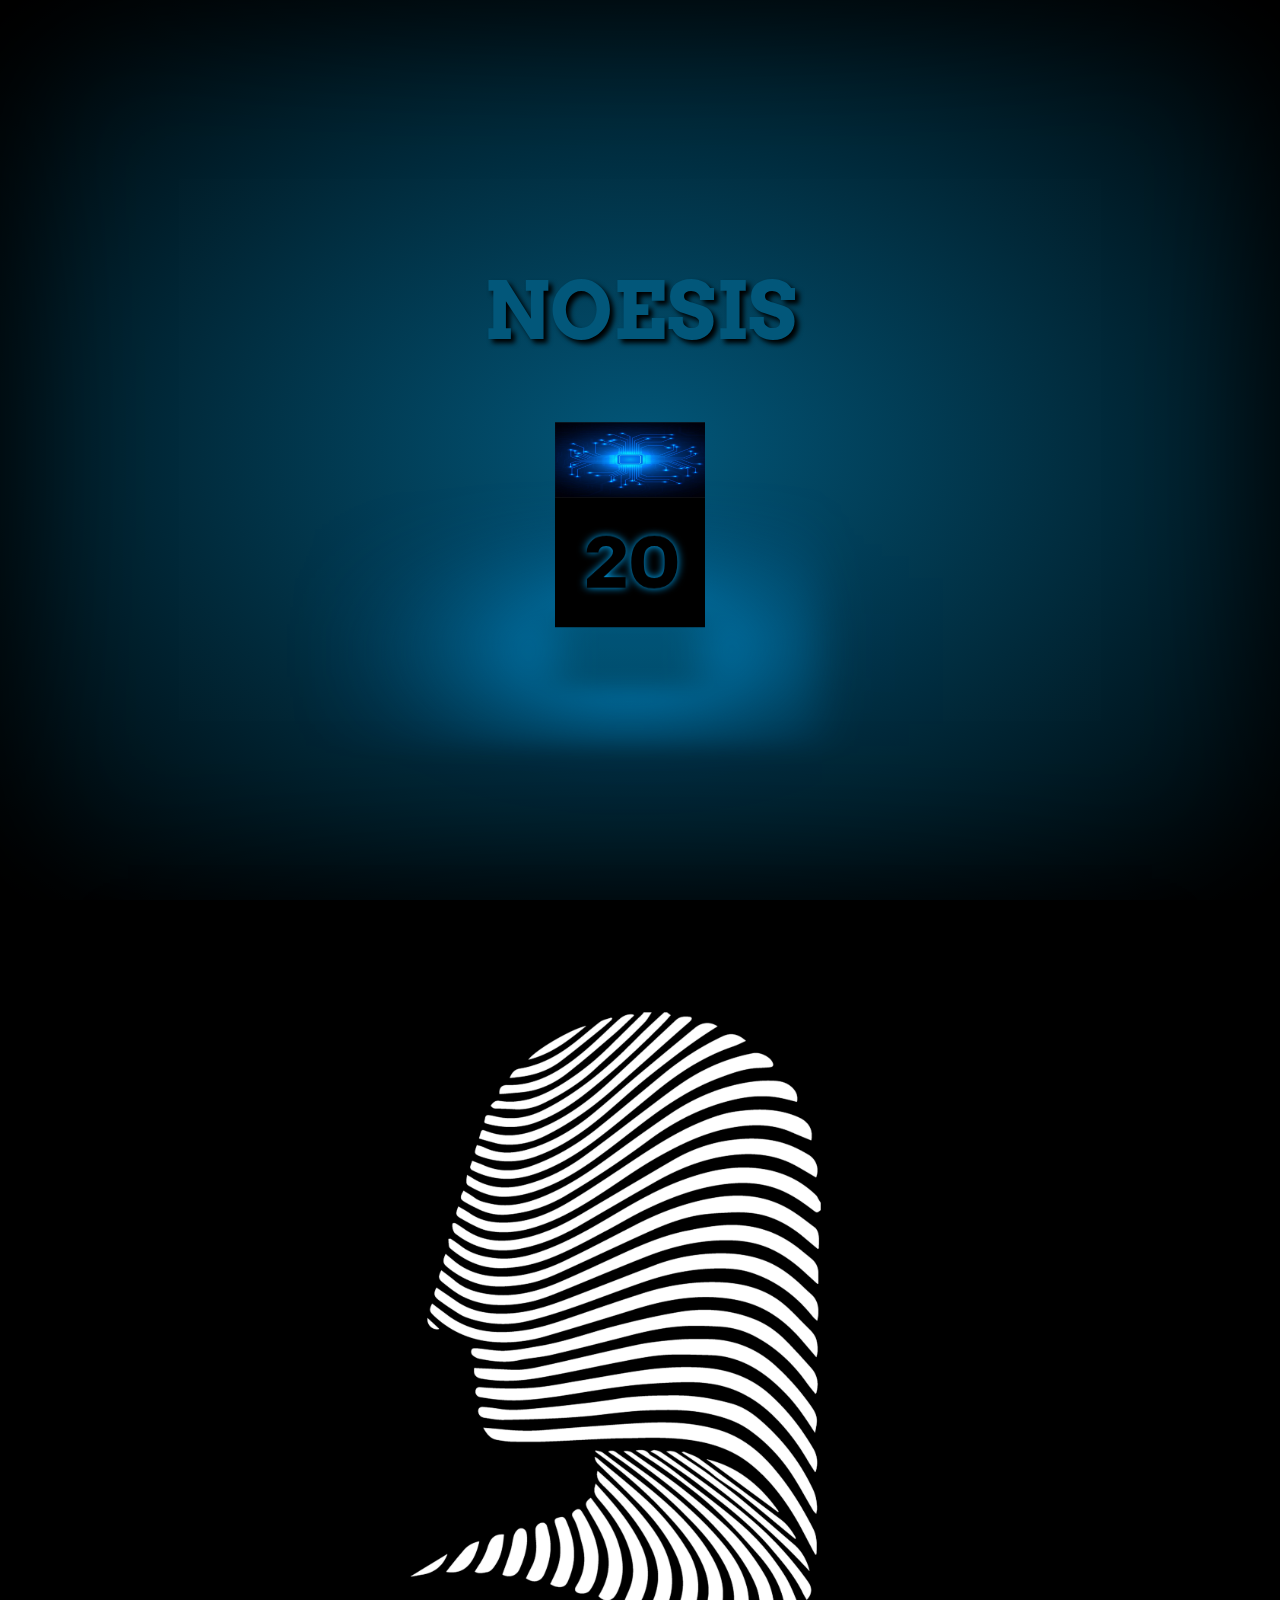
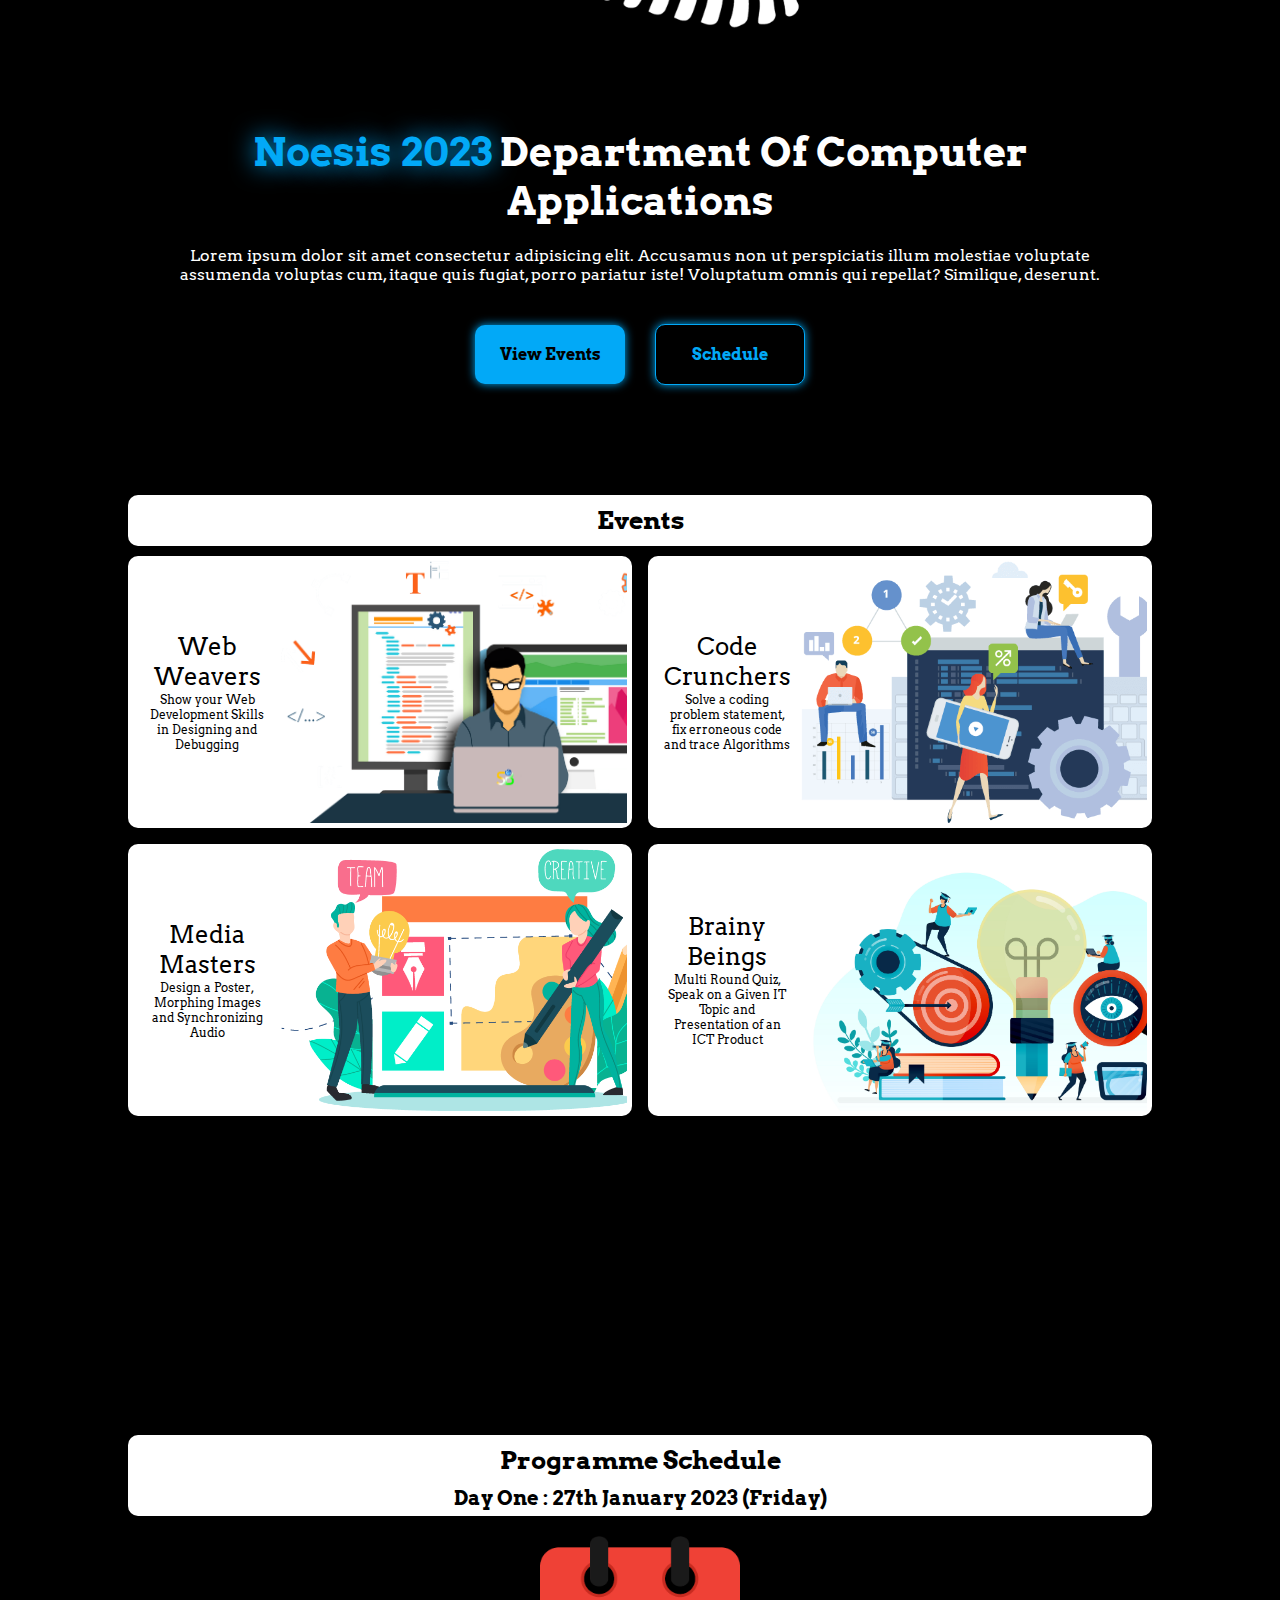
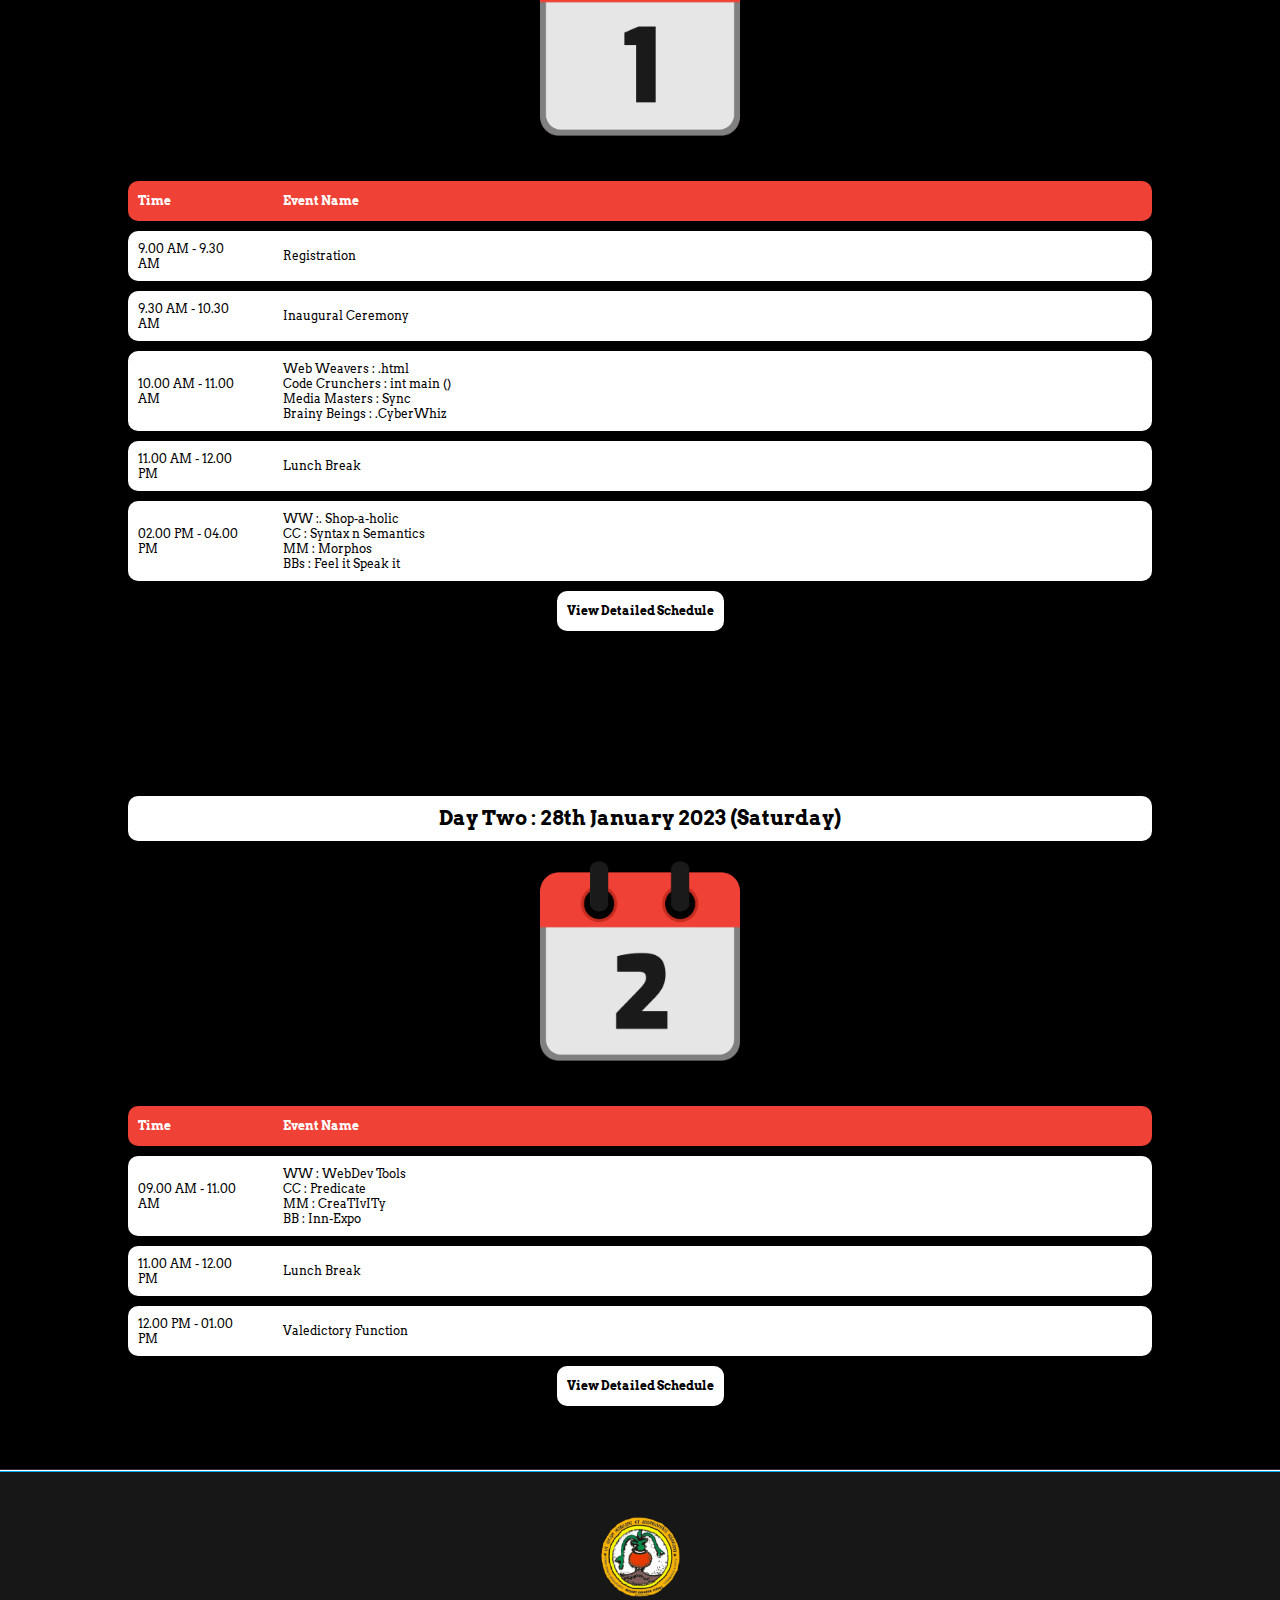
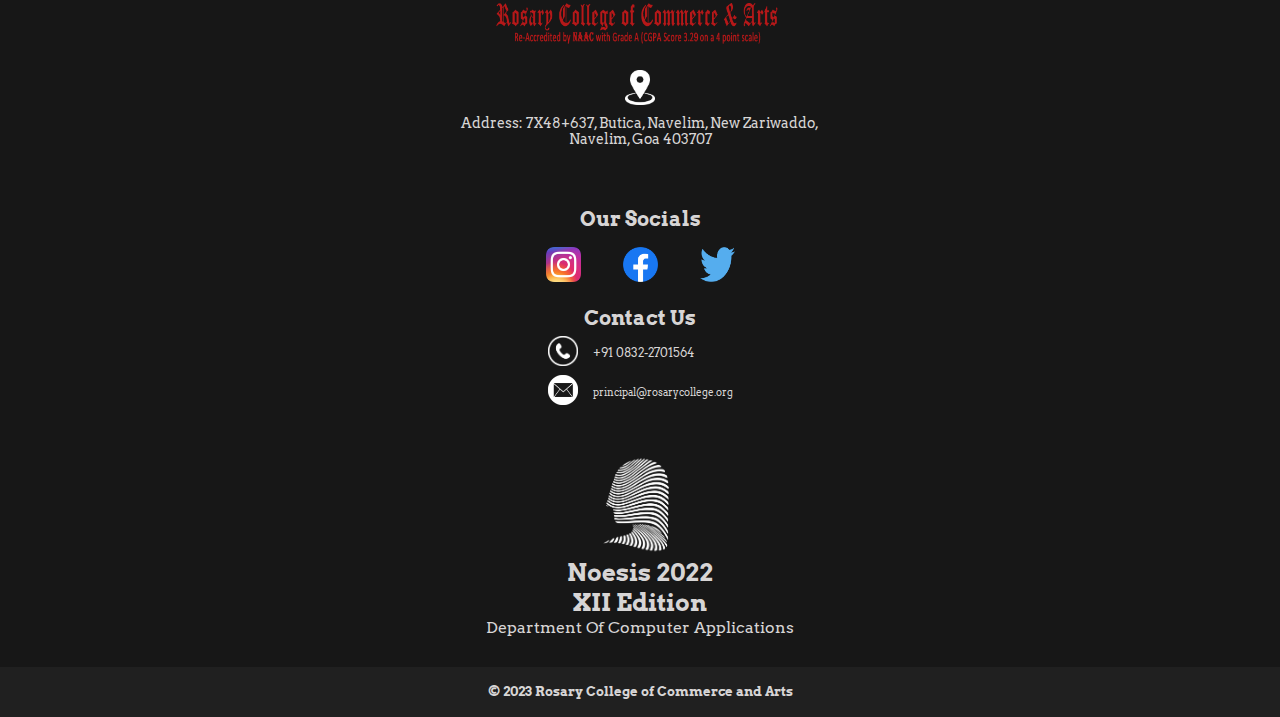
==== commit 262511b8: "Logo Left" ====
--- a/index.html
+++ b/index.html
@@ -6,7 +6,7 @@
     <meta http-equiv="X-UA-Compatible" content="IE=edge">
     <meta name="viewport" content="width=device-width, initial-scale=1, minimum-scale=1" />
     <title>Noesis 2022</title>
-    <link rel="stylesheet" href="/public/styles.css">
+    <link rel="stylesheet" href="public/styles.css">
 
 </head>
 
@@ -15,8 +15,8 @@
         <div class="navbar">
             <ul>
                 <li><a href="#">Home</a></li>
-                <li><a href="#">Events</a></li>
-                <li><a href="#">Schedule</a></li>
+                <li><a href="#events">Events</a></li>
+                <li><a href="#schedule">Schedule</a></li>
 
             </ul>
         </div>
@@ -35,7 +35,7 @@
                 <div id="spancontainer">
                     <div class="top">
                         <!-- <img src="logo.png" alt="" class="logo"> -->
-                        <img src="/images/tex.jpg" alt="" style="width: 100%; height: 100%;transform: rotate(90deg);">
+                        <img src="images/tex.jpg" alt="" style="width: 100%; height: 100%;transform: rotate(90deg);">
                     </div>
                     <span style="--i:0;">                                    
                     <h2 class="letters2">20</h2>             
@@ -73,9 +73,10 @@
                 <div class="card">
                     <div class="card-info">
                         Web Weavers
+                        <span class="card-desc">Show your Web Development Skills in Designing and Debugging</span>
                     </div>
                     <div class="card-img">
-                        <img class="classimg" src="/images/webweavers.png" alt="">
+                        <img class="classimg" src="images/webweavers.png" alt="">
                     </div>
                 </div>
             </a>
@@ -84,9 +85,11 @@
                 <div class="card">
                     <div class="card-info">
                         Code Crunchers
+                        <span class="card-desc">Solve a coding problem statement, fix erroneous code and trace Algorithms</span>
+
                     </div>
                     <div class="card-img">
-                        <img class="classimg" src="/images/codecrunchers.png" alt="">
+                        <img class="classimg" src="images/codecrunchers.png" alt="">
                     </div>
                 </div>
             </a>
@@ -96,9 +99,11 @@
                 <div class="card">
                     <div class="card-info">
                         Media Masters
+                        <span class="card-desc">Design a Poster, Morphing Images and Synchronizing Audio</span>
+
                     </div>
                     <div class="card-img">
-                        <img class="classimg" src="/images/mediamasters.png" alt="">
+                        <img class="classimg" src="images/mediamasters.png" alt="">
                     </div>
                 </div>
             </a>
@@ -107,9 +112,11 @@
                 <div class="card">
                     <div class="card-info">
                         Brainy Beings
+                        <span class="card-desc">Multi Round Quiz, Speak on a Given IT Topic and Presentation of an ICT Product</span>
+
                     </div>
                     <div class="card-img">
-                        <img class="classimg" src="/images/brainybeings.jpg" alt="">
+                        <img class="classimg" src="images/brainybeings.jpg" alt="">
                     </div>
                 </div>
             </a>
@@ -127,7 +134,7 @@
             <div class="day-container">
                 <img src="images/day1.png" class="days" alt="">
                 <div class="schedule-container">
-                    <div class="programme">
+                    <div class="programme" style="background-color: #ef4136;color: #fff;">
                         <div class="time"><b>Time</b></div>
                         <div class="event-name"><b>Event Name</b></div>
 
@@ -181,7 +188,7 @@
 
                 <div class="schedule-container">
 
-                    <div class="programme">
+                    <div class="programme" style="background-color: #ef4136;color: #fff;">
                         <div class="time"><b>Time</b></div>
                         <div class="event-name"><b>Event Name</b></div>
 
--- a/public/styles.css
+++ b/public/styles.css
@@ -476,7 +476,7 @@
 
 @media (max-width: 600px) {
     .card {
-        height: 17rem;
+        min-height: 17rem;
         flex-direction: column;
     }
 }
@@ -629,6 +629,7 @@
     align-items: center;
     flex-direction: column;
     margin: 10px 15px;
+    gap: 8px;
 }
 
 .img_logo {
@@ -781,4 +782,45 @@
 
 .heading h1 {
     margin-bottom: 0;
+}
+
+.card-desc {
+    display: block;
+    font-size: 12px;
+}
+
+.event-section {
+    height: 100vh;
+    width: 80%;
+    margin: auto;
+    padding: 20px;
+}
+
+.event-section h1 {
+    text-align: center;
+}
+
+.event-type h5 {
+    font-size: 30px;
+    margin: 10px 0;
+}
+
+.event-type {
+    padding: 20px;
+    background-color: #fff;
+    border-radius: 10px;
+    margin: 20px;
+}
+
+.event-type ol {
+    margin: 10px;
+    padding: 10px;
+}
+
+.event-type ol li {
+    padding: 5px;
+}
+
+.event-type p {
+    font-size: 20px;
 }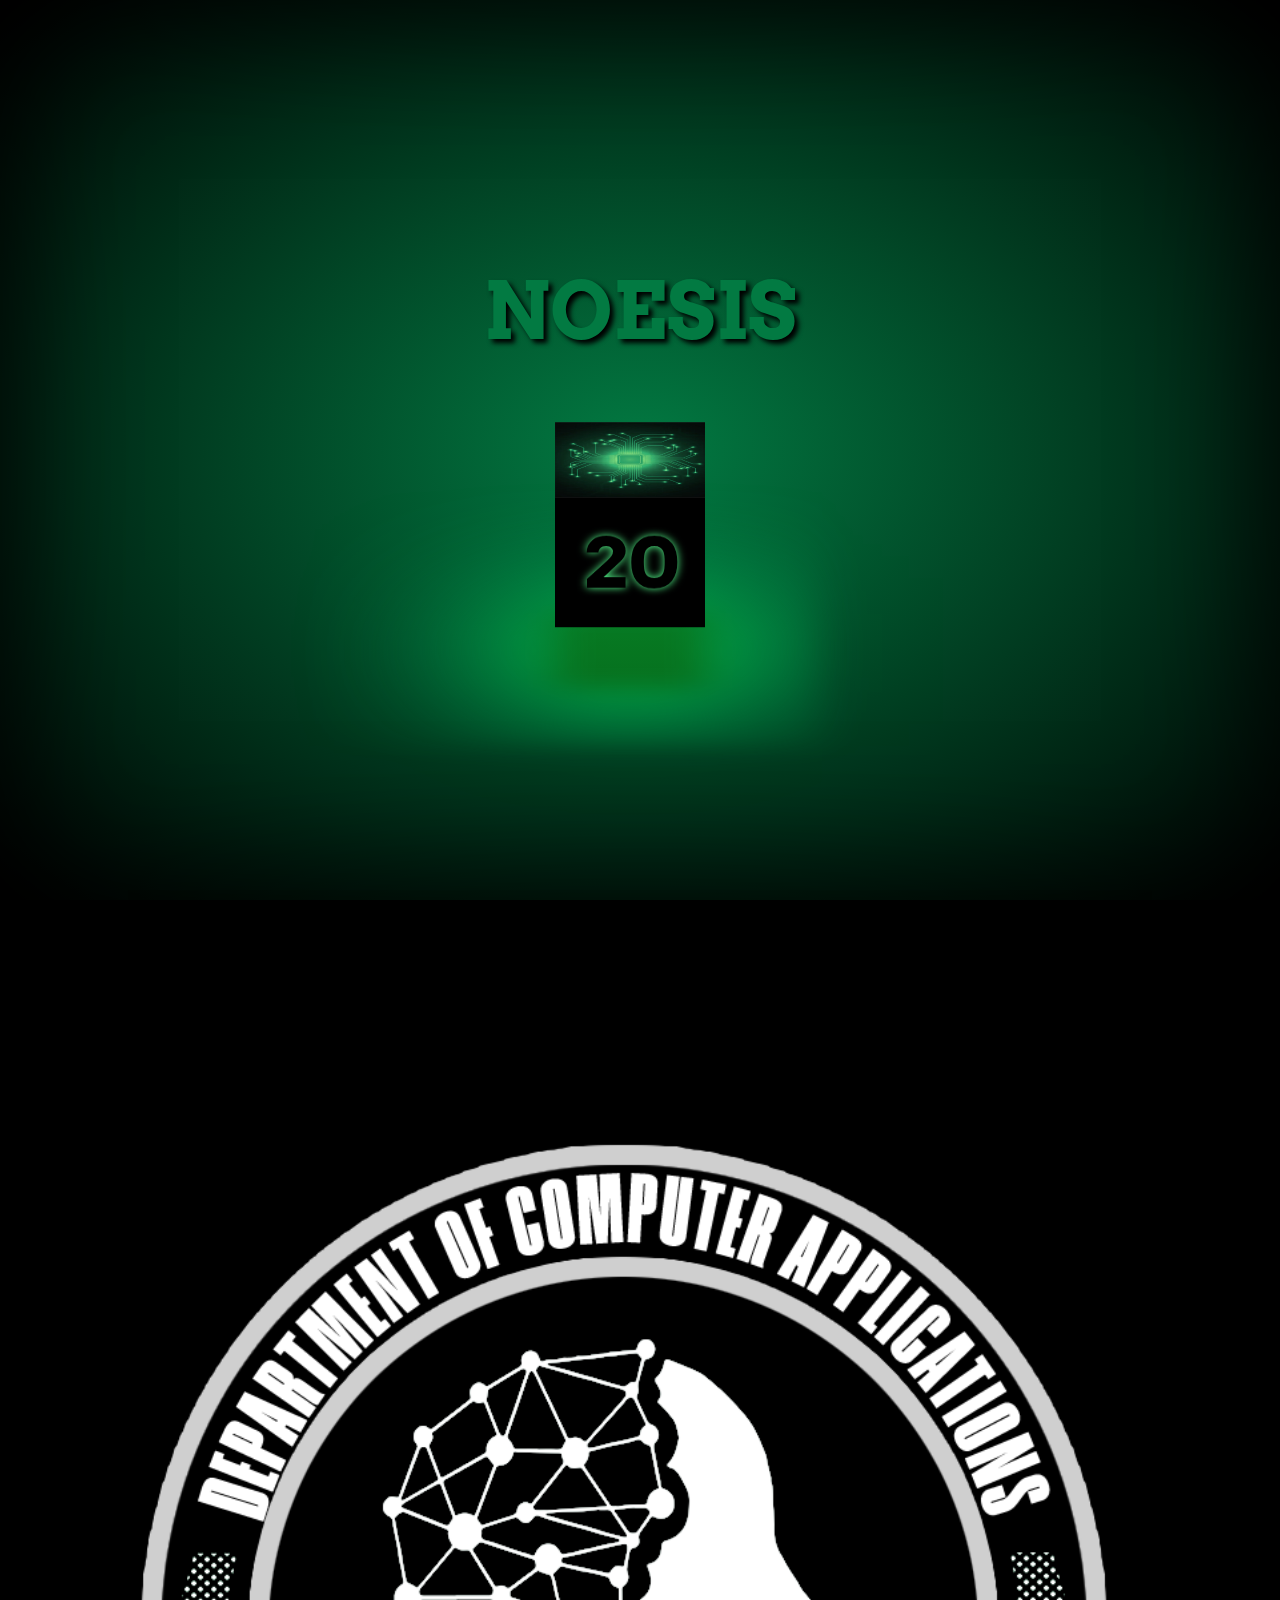
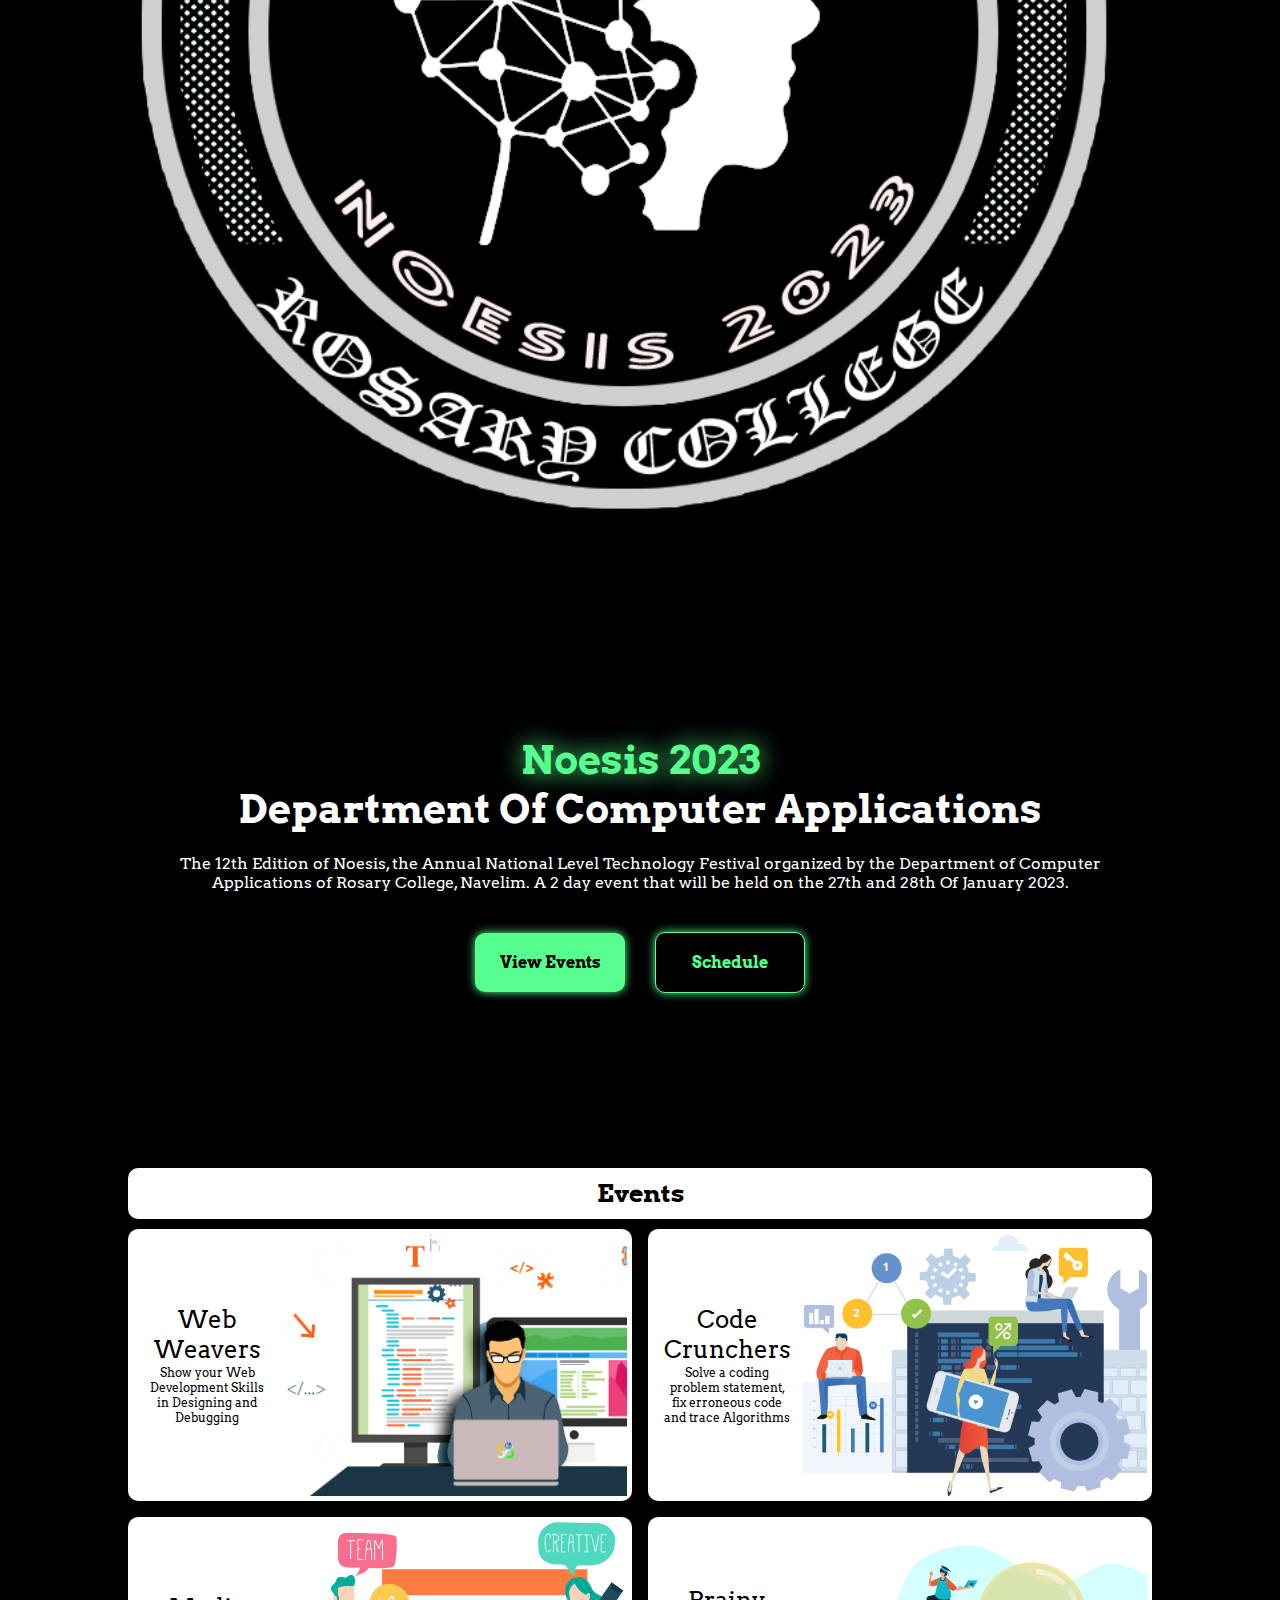
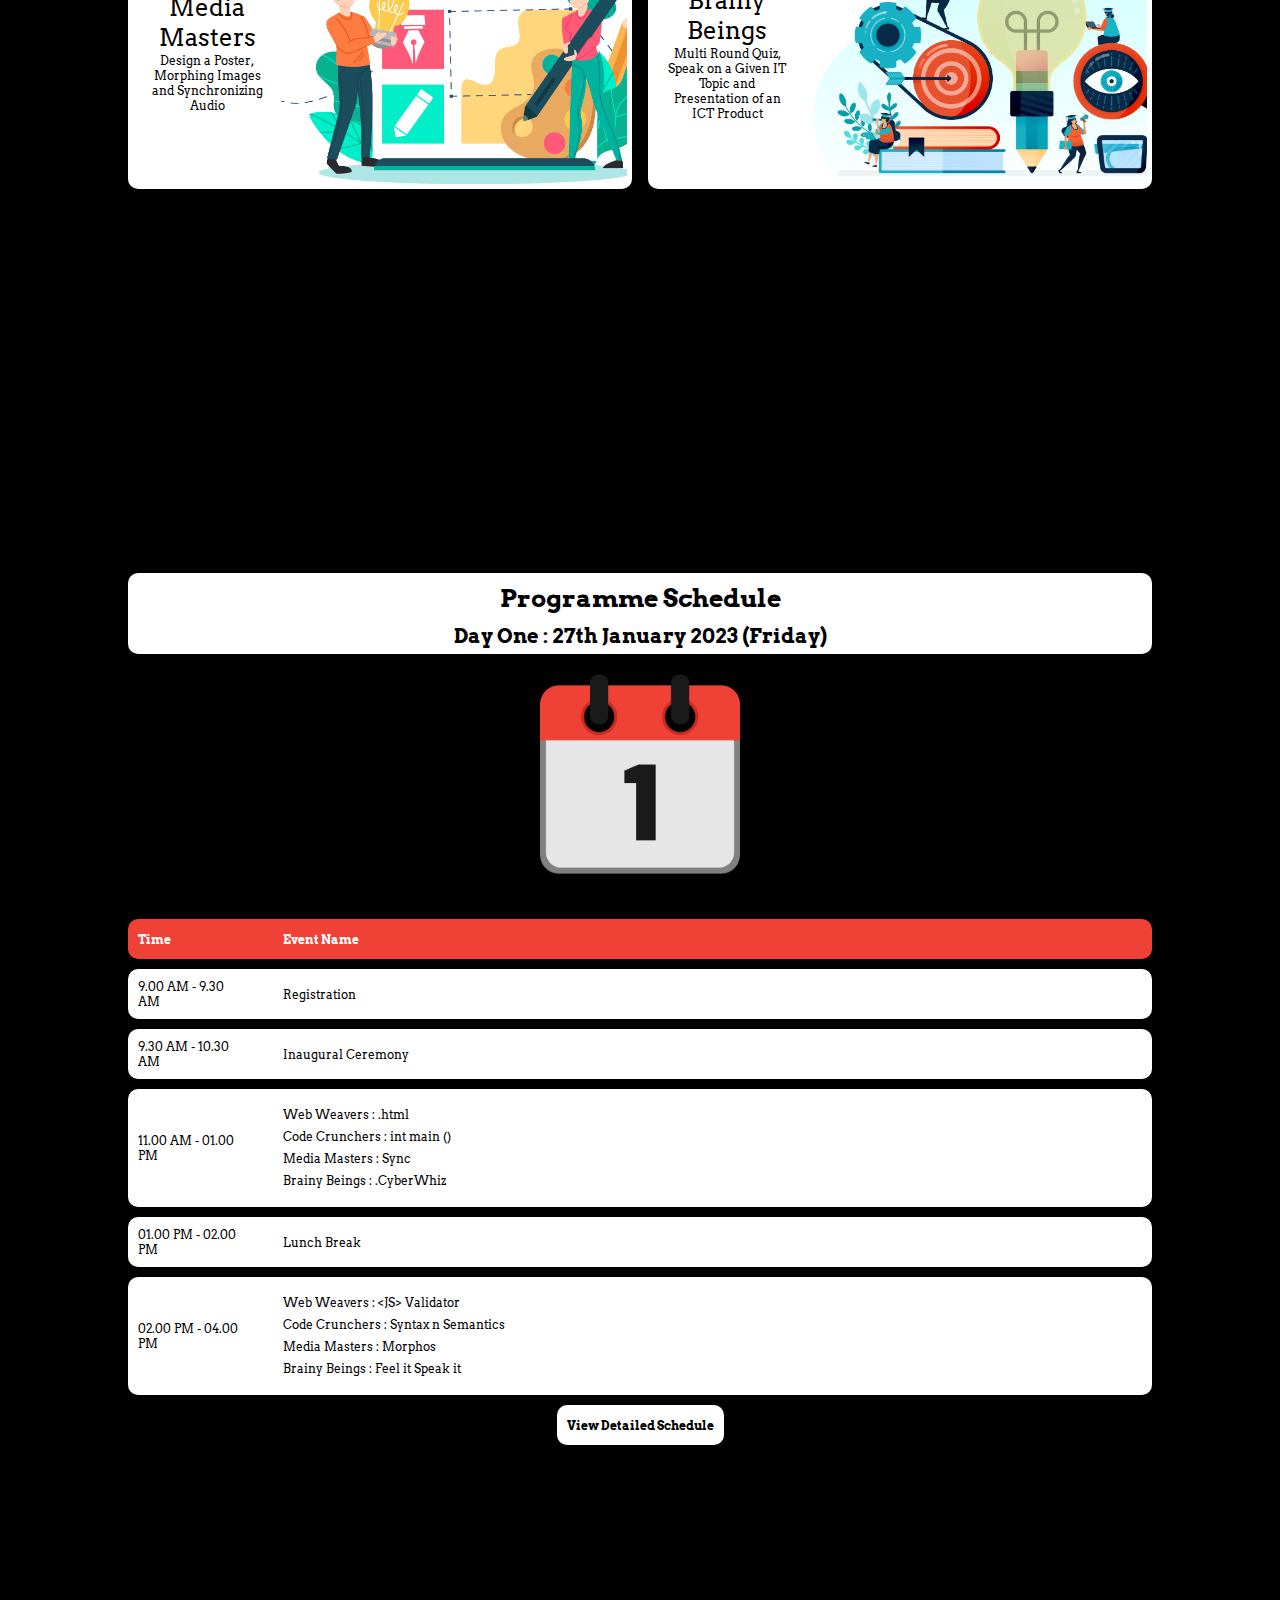
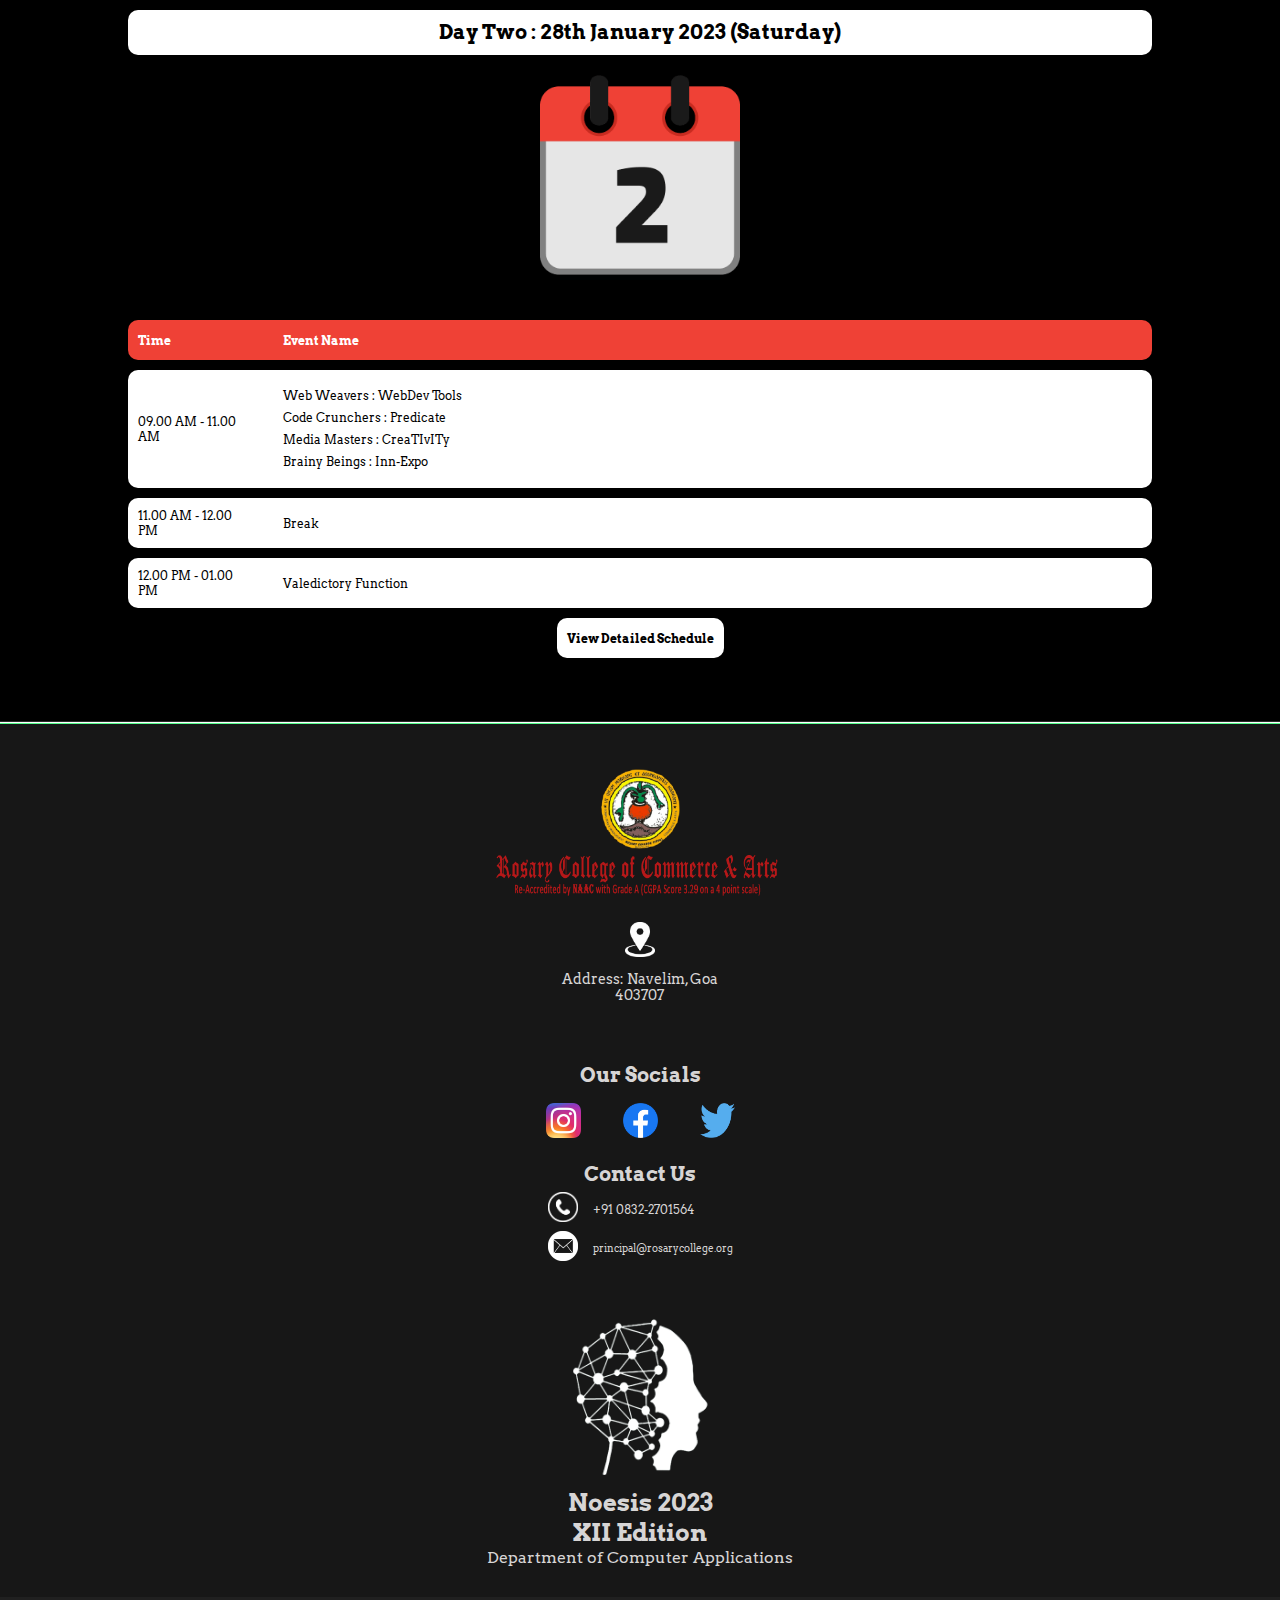
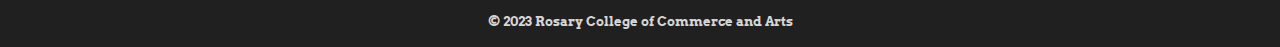
==== commit a878c109: "bug list 2 fixes" ====
--- a/index.html
+++ b/index.html
@@ -5,7 +5,7 @@
     <meta charset="UTF-8">
     <meta http-equiv="X-UA-Compatible" content="IE=edge">
     <meta name="viewport" content="width=device-width, initial-scale=1, minimum-scale=1" />
-    <title>Noesis 2022</title>
+    <title>Noesis 2023</title>
     <link rel="stylesheet" href="public/styles.css">
 
 </head>
@@ -31,32 +31,36 @@
             <span class="letters f">S</span>
         </div>
         <div class="cube-container">
-            <div class="cube" id="cube" onclick="react()">
-                <div id="spancontainer">
-                    <div class="top">
-                        <!-- <img src="logo.png" alt="" class="logo"> -->
-                        <img src="images/tex.jpg" alt="" style="width: 100%; height: 100%;transform: rotate(90deg);">
-                    </div>
-                    <span style="--i:0;">                                    
+            <a href="#main-section">
+                <div class="cube" id="cube" onclick="react()">
+                    <div id="spancontainer">
+                        <div class="top">
+                            <!-- <img src="logo.png" alt="" class="logo"> -->
+                            <img src="images/tex1.webp" alt="" style="width: 100%; height: 100%;transform: rotate(90deg);">
+                        </div>
+                        <span style="--i:0;">                                    
                     <h2 class="letters2">20</h2>             
                     </span>
 
-                    <span style="--i:1;">
+                        <span style="--i:1;">
                     <h2 class="letters2">23</h2></span>
-                    <span style="--i:2;"></span>
-                    <span style="--i:3;"></span>
-                </div>
-            </div>
-        </div>
-    </div>
+                        <span style="--i:2;"></span>
+                        <span style="--i:3;"></span>
+                    </div>
+                </div>
+            </a>
+        </div>
+    </div>
+    <div style="height: 25px;" id="main-section"></div>
+
     <div class="section" style="display: flex;justify-content: space-between;align-items: center;">
         <div class="main-section">
             <div class="left">
-                <img src="images/logo.png" class="logo" alt="">
+                <img src="images/tlogo.png" class="logo" alt="">
             </div>
             <div class="right">
-                <h1><span class="lightup">Noesis 2023</span> Department Of Computer Applications</h1>
-                <p>Lorem ipsum dolor sit amet consectetur adipisicing elit. Accusamus non ut perspiciatis illum molestiae voluptate assumenda voluptas cum, itaque quis fugiat, porro pariatur iste! Voluptatum omnis qui repellat? Similique, deserunt.</p>
+                <h1><span class="lightup">Noesis 2023</span> <br>Department Of Computer Applications</h1>
+                <p>The 12th Edition of Noesis, the Annual National Level Technology Festival organized by the Department of Computer Applications of Rosary College, Navelim. A 2 day event that will be held on the 27th and 28th Of January 2023.</p>
 
                 <div class="btn-container">
                     <a href="#events" class="view-btn">View Events</a>
@@ -64,7 +68,8 @@
             </div>
         </div>
     </div>
-    <div class="section" id="events">
+    <div style="height: 25px;" id="events"></div>
+    <div class="section" id="">
         <div class="heading">
             <h1 style="margin: 10px 0!important;">Events</h1>
         </div>
@@ -123,8 +128,9 @@
 
         </div>
     </div>
-
-    <div class="section" id="schedule">
+    <div style="height: 25px;" id="schedule"></div>
+
+    <div class="section" id="">
 
         <div class="heading">
             <h1>Programme Schedule </h1>
@@ -150,20 +156,32 @@
 
                     </div>
                     <div class="programme">
-                        <div class="time">10.00 AM - 11.00 AM</div>
-                        <div class="event-name">Web Weavers : .html <br>Code Crunchers : int main () <br>Media Masters : Sync <br> Brainy Beings : .CyberWhiz </div>
-
-
-                    </div>
-                    <div class="programme">
-                        <div class="time">11.00 AM - 12.00 PM</div>
+                        <div class="time">11.00 AM - 01.00 PM</div>
+                        <div class="event-name">
+
+                            <div class="ename">Web Weavers : .html</div>
+                            <div class="ename">Code Crunchers : int main () </div>
+                            <div class="ename">Media Masters : Sync </div>
+                            <div class="ename">Brainy Beings : .CyberWhiz</div>
+                        </div>
+
+
+
+
+                    </div>
+                    <div class="programme">
+                        <div class="time">01.00 PM - 02.00 PM</div>
                         <div class="event-name">Lunch Break</div>
 
                     </div>
                     <div class="programme">
                         <div class="time">02.00 PM - 04.00 PM</div>
                         <div class="event-name">
-                            WW :. Shop-a-holic <br>CC : Syntax n Semantics <br>MM : Morphos <br> BBs : Feel it Speak it</div>
+                            <div class="ename">Web Weavers : &lt;JS&gt; Validator </div>
+                            <div class="ename">Code Crunchers : Syntax n Semantics </div>
+                            <div class="ename">Media Masters : Morphos </div>
+                            <div class="ename">Brainy Beings : Feel it Speak it</div>
+                        </div>
 
 
                     </div>
@@ -196,13 +214,18 @@
 
                     <div class="programme">
                         <div class="time">09.00 AM - 11.00 AM</div>
-                        <div class="event-name">WW : WebDev Tools <br>CC : Predicate <br>MM : CreaTIvITy <br> BB : Inn-Expo</div>
-
-
-                    </div>
+                        <div class="event-name">
+
+                            <div class="ename">Web Weavers : WebDev Tools </div>
+                            <div class="ename">Code Crunchers : Predicate </div>
+                            <div class="ename">Media Masters : CreaTIvITy </div>
+                            <div class="ename">Brainy Beings : Inn-Expo</div>
+                        </div>
+                    </div>
+
                     <div class="programme">
                         <div class="time">11.00 AM - 12.00 PM</div>
-                        <div class="event-name">Lunch Break</div>
+                        <div class="event-name">Break</div>
 
                     </div>
                     <div class="programme">
@@ -237,8 +260,11 @@
                 </div>
 
                 <div class="address">
-                    <img src="images/location.png" class="location" alt="">
-                    <p>Address: 7X48+637, Butica, Navelim, New Zariwaddo, Navelim, Goa 403707</p>
+                    <a href="https://goo.gl/maps/E5c6rb6wGXzVUrb7A">
+                        <img src="images/location.png" class="location" alt="">
+                    </a>
+
+                    <p>Address: Navelim, Goa 403707</p>
                 </div>
 
 
@@ -248,14 +274,14 @@
 
                 <div class="socials-icon">
 
-                    <a href="">
+                    <a href="https://www.instagram.com/rosarycollege1990/?hl=en">
                         <img src="images/instagram.webp" alt="">
                     </a>
-                    <a href="">
+                    <a href="https://www.facebook.com/rosarycollegenavelim/">
 
                         <img src="images/facebook.webp" alt="">
                     </a>
-                    <a href="">
+                    <a href="https://twitter.com/collegerosary?lang=en">
                         <img src="images/twitter.png" alt="">
                     </a>
 
@@ -280,11 +306,11 @@
             </div>
             <div class="event-details">
                 <div>
-                    <img src="images/logo.png" class="logo-footer" alt="">
-                    <h2>Noesis 2022<br>XII Edition</h2>
-                </div>
-
-                <p>Department Of Computer Applications</p>
+                    <img src="images/hlogo.png" style="width: 150px; height: auto;" class="logo-footer" alt="">
+                    <h2>Noesis 2023<br>XII Edition</h2>
+                </div>
+
+                <p>Department of Computer Applications</p>
             </div>
         </div>
         <div class="copyright">
@@ -293,16 +319,15 @@
     </div>
 
     <script>
-        function react() {
+        setTimeout(() => {
             var cubelements = document.getElementById('spancontainer');
 
 
             for (var child of cubelements.children) {
                 child.classList.add('react');
             }
-
-
-        }
+        }, 4700);
+
         window.onscroll = function() {
             scrollFunction()
         };
--- a/public/styles.css
+++ b/public/styles.css
@@ -1,6 +1,9 @@
 @import url('https://fonts.googleapis.com/css2?family=Arvo:wght@400;700&display=swap');
 :root {
-    --blue: #02a9f7;
+    --blue: #56ff8e;
+    /* --blue-bg: #02577a; */
+    --blue-bg: #027a42;
+    /* --blue: #02a9f7; */
 }
 
 .lightup {
@@ -58,7 +61,7 @@
 }
 
 .hero {
-    background-image: radial-gradient(#02577a, black);
+    background-image: radial-gradient(var(--blue-bg), black);
     height: 100vh;
     display: flex;
     justify-content: center;
@@ -68,7 +71,8 @@
 }
 
 .letters {
-    color: #02577a;
+    /* color: #02577a; */
+    color: var(--blue-bg);
     font-size: 200px;
     font-weight: 600;
     text-shadow: 4px 4px 5px black;
@@ -271,13 +275,24 @@
     left: 0;
     width: 300px;
     height: 300px;
-    background: rgba(2, 169, 247, 0.2);
+    background: rgba(20, 202, 3, 0.292);
     transform: translateZ(-380px);
     filter: blur(20px);
-    box-shadow: 0 0 120px rgba(2, 169, 247, 0.2), 0 0 200px rgba(2, 169, 247, 0.4), 0 0 300px rgba(2, 169, 247, 0.6), 0 0 400px rgba(2, 169, 247, 0.8), 0 0 500px rgba(2, 169, 247, 1);
+    /* box-shadow: 0 0 120px rgba(2, 169, 247, 0.2), 0 0 200px rgba(2, 169, 247, 0.4), 0 0 300px rgba(2, 169, 247, 0.6), 0 0 400px rgba(2, 169, 247, 0.8), 0 0 500px rgba(2, 169, 247, 1); */
+    box-shadow: 0 0 120px rgba(2, 247, 35, 0.2), 0 0 200px rgba(22, 247, 2, 0.4), 0 0 300px rgba(2, 247, 141, 0.63), 0 0 400px rgba(2, 247, 161, 0.543), 0 0 500px rgba(2, 247, 153, 0.744);
+}
+
+.logo {
+    position: relative;
+    top: -25px;
 }
 
 @media only screen and (max-width: 1400px) {
+    .left {
+        width: 130%;
+        margin: 0;
+        padding: 0;
+    }
     .day-container:nth-child(2) {
         flex-direction: column-reverse!important;
     }
@@ -475,6 +490,13 @@
 }
 
 @media (max-width: 600px) {
+    .event-section {
+        width: 100%!important;
+        padding: 10px 0!important;
+    }
+    h5 {
+        font-size: 23px!important;
+    }
     .card {
         min-height: 17rem;
         flex-direction: column;
@@ -789,6 +811,11 @@
     font-size: 12px;
 }
 
+.ename {
+    line-height: 12px;
+    margin: 10px 0;
+}
+
 .event-section {
     height: 100vh;
     width: 80%;
@@ -801,7 +828,7 @@
 }
 
 .event-type h5 {
-    font-size: 30px;
+    font-size: 23px;
     margin: 10px 0;
 }
 
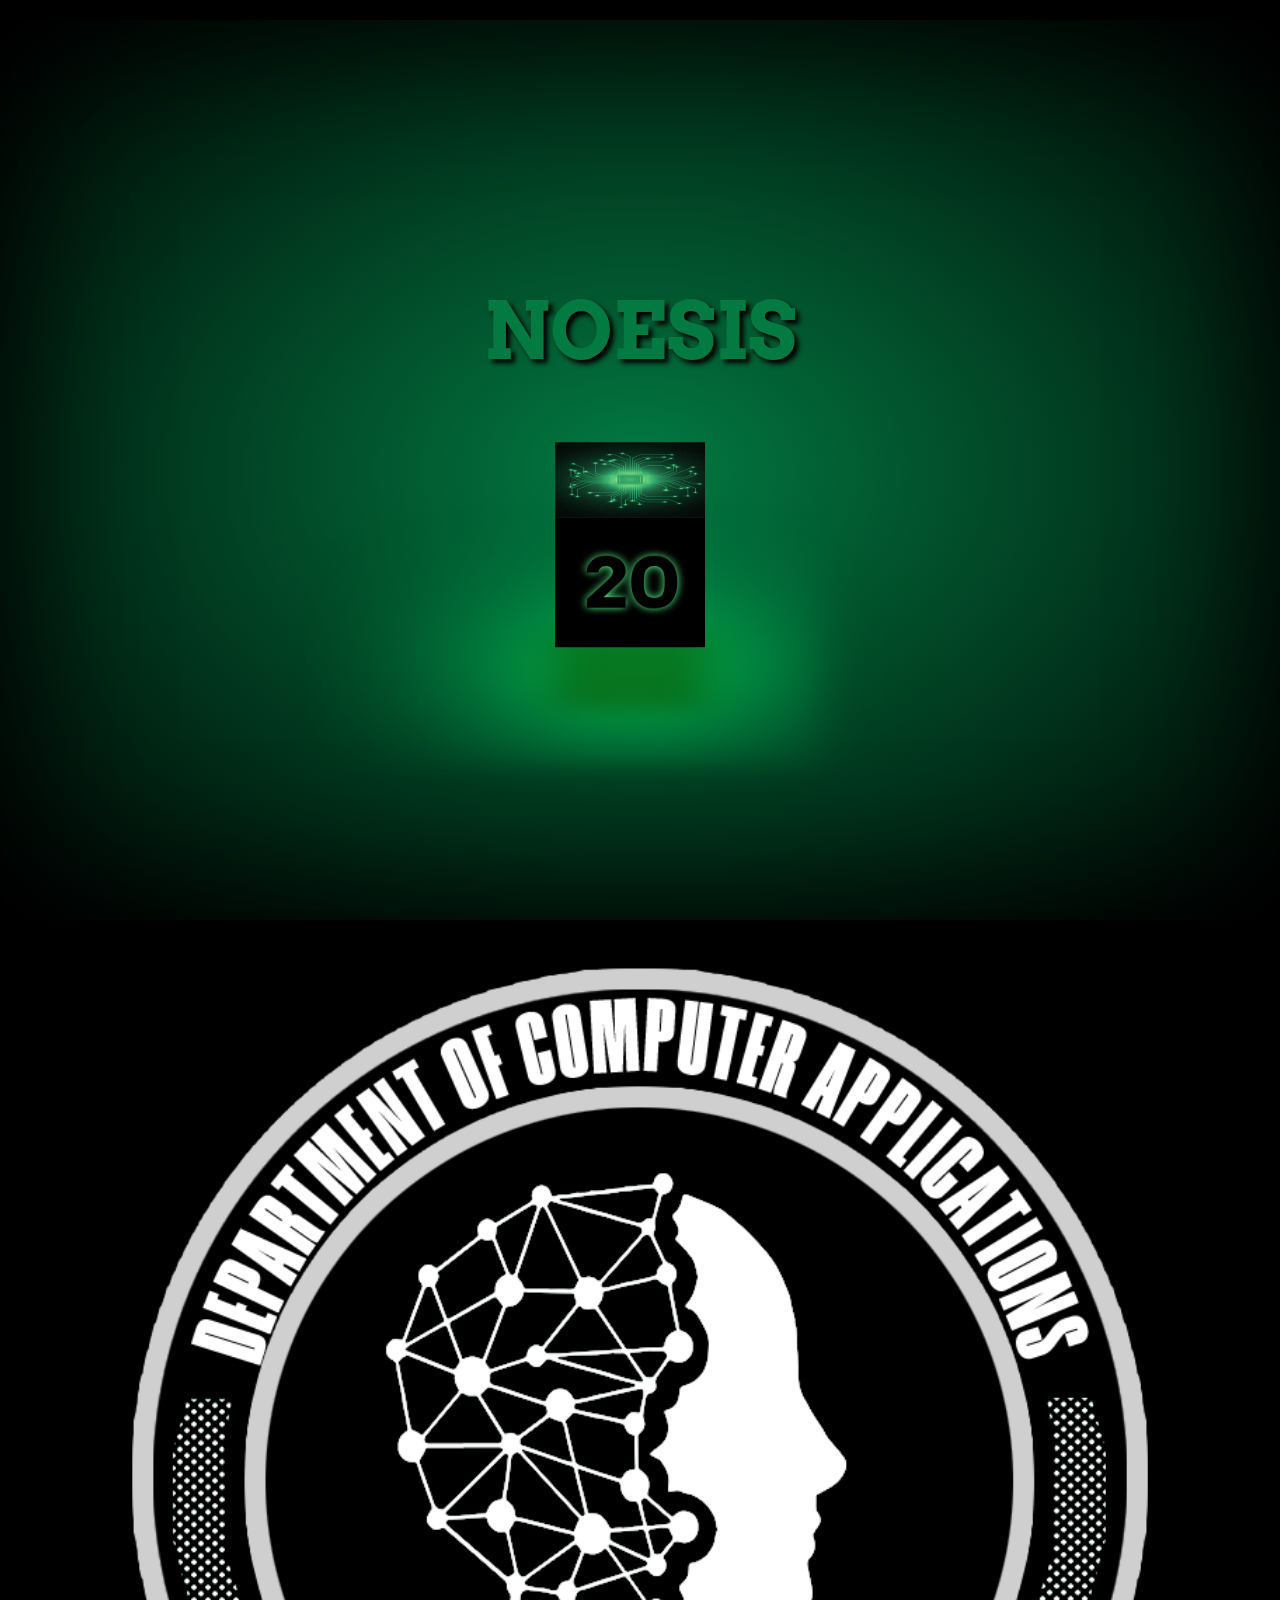
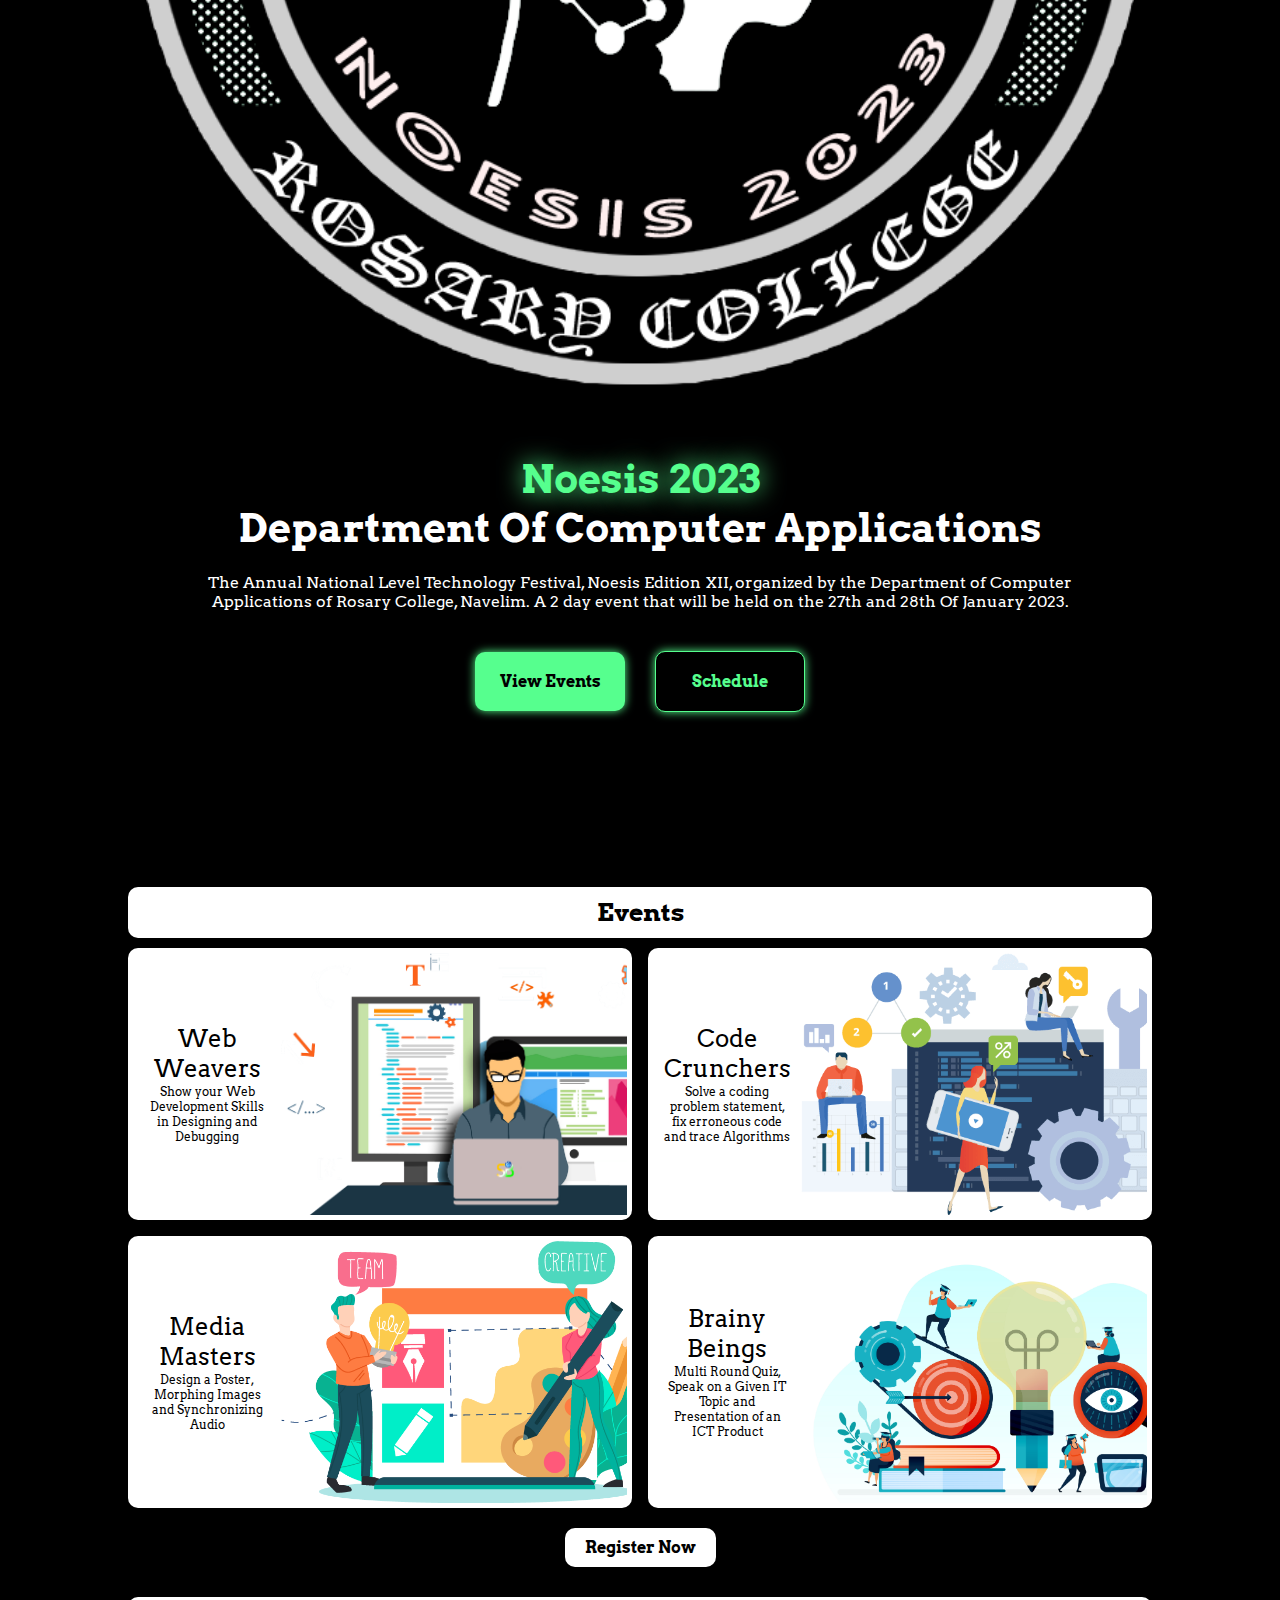
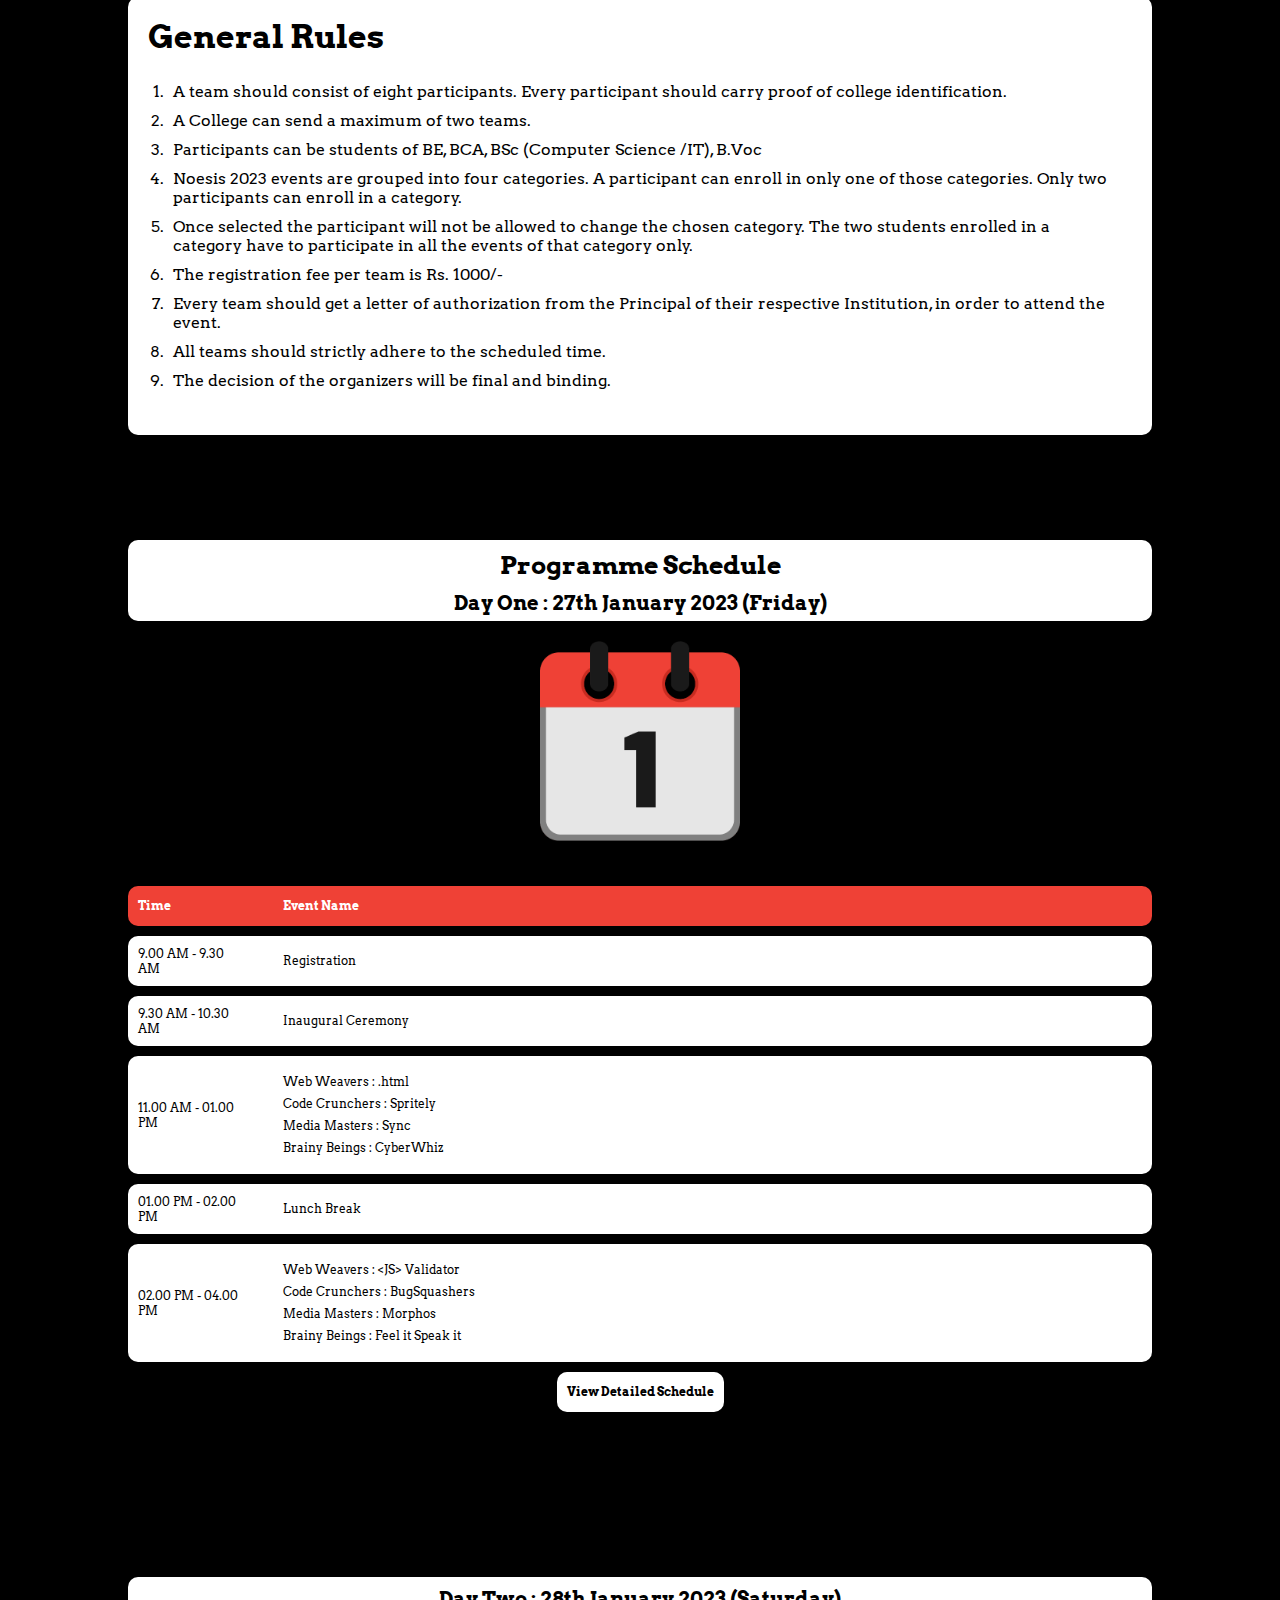
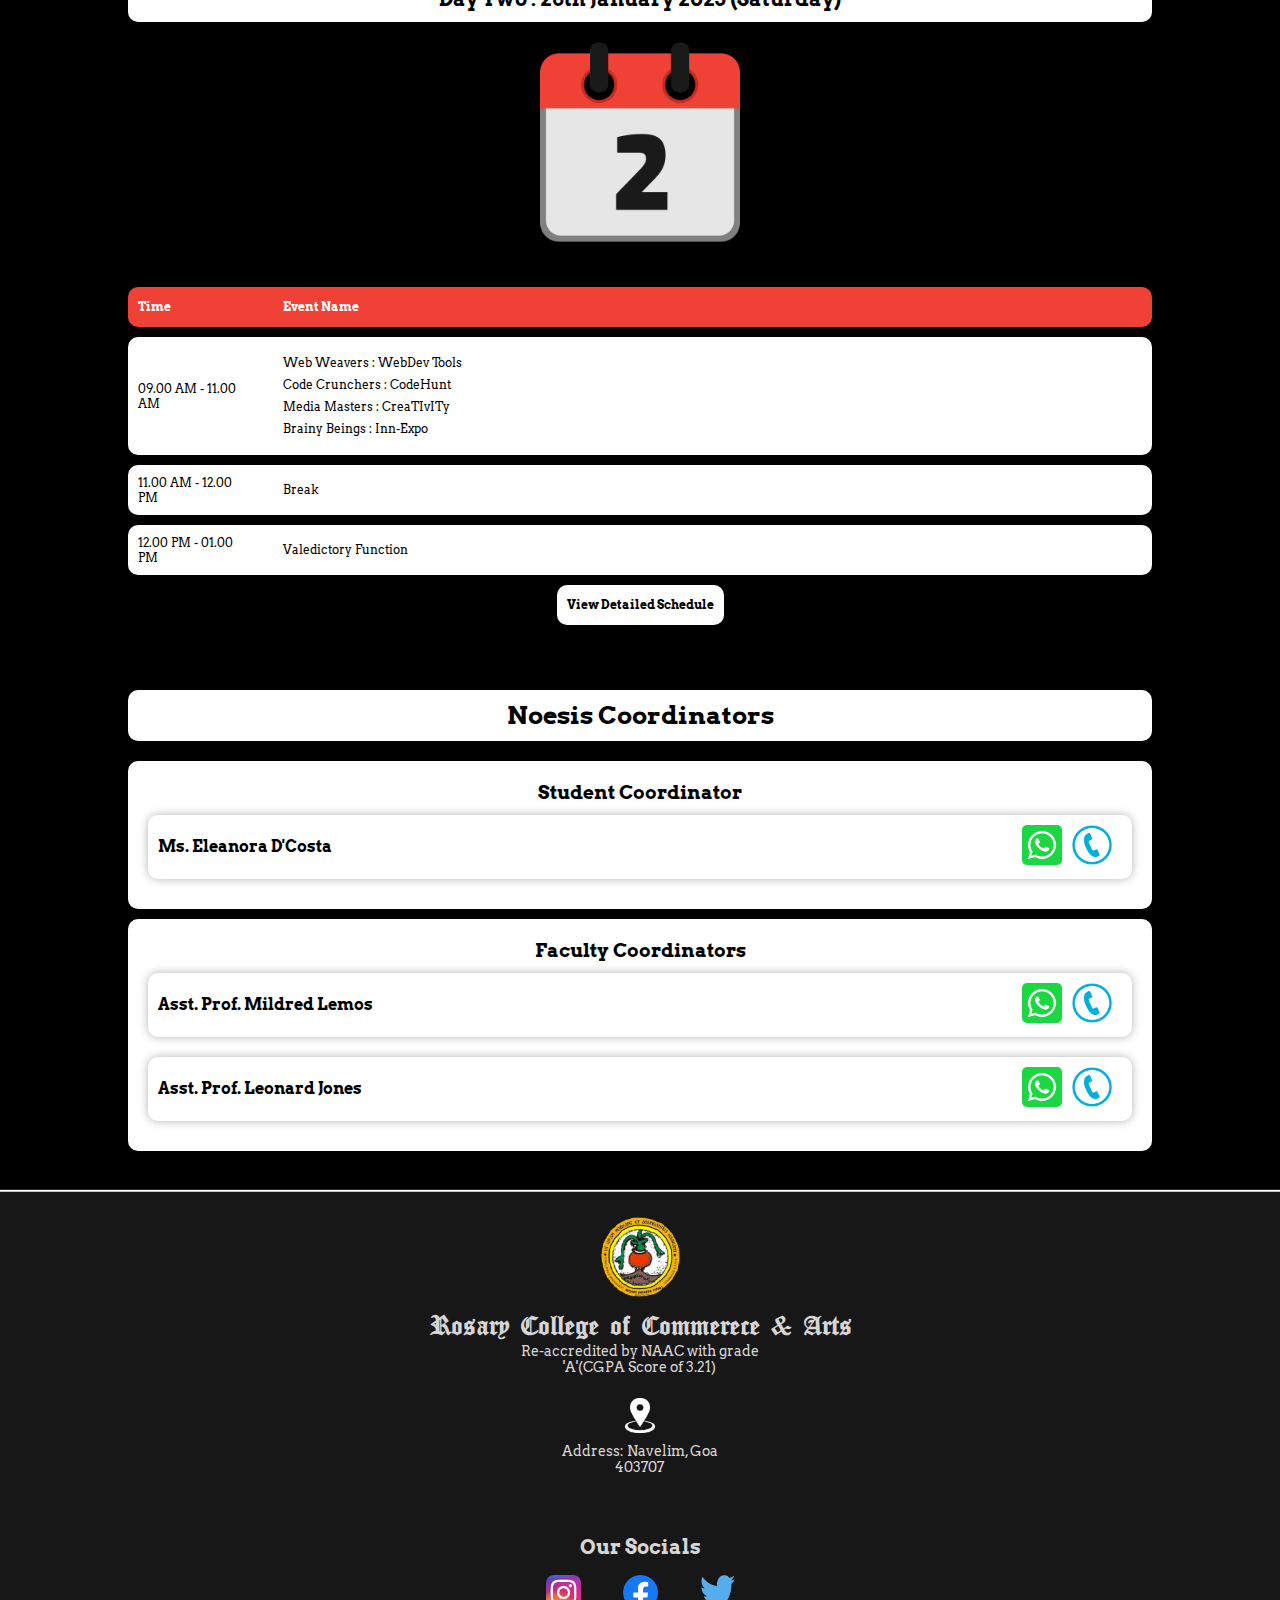
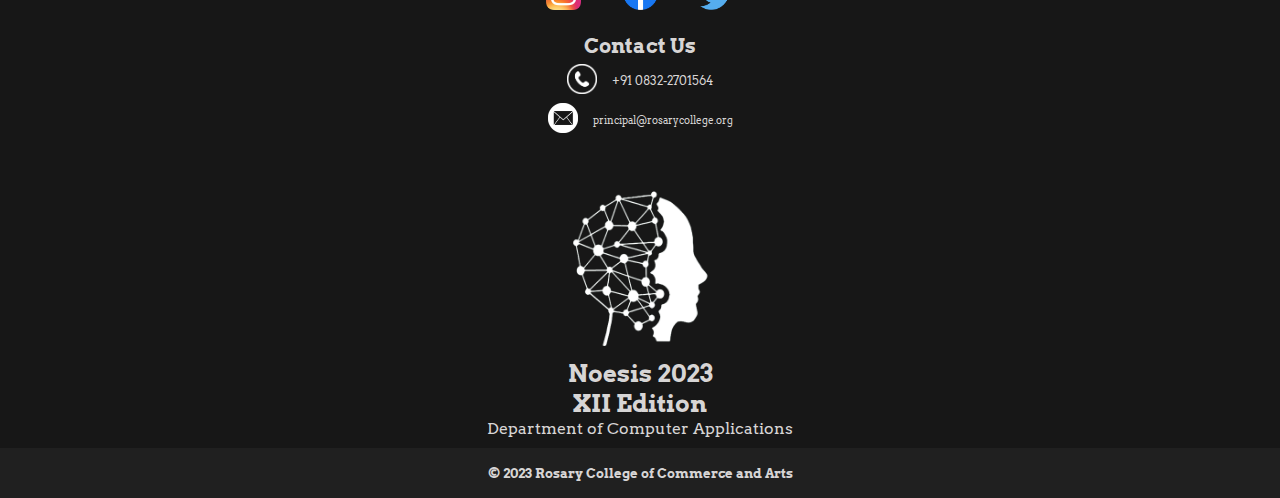
==== commit 103eca1d: "final website" ====
--- a/index.html
+++ b/index.html
@@ -12,15 +12,21 @@
 
 <body>
     <nav id="navbar">
-        <div class="navbar">
+        <div class="navbar" style="max-height: min-content;">
             <ul>
                 <li><a href="#">Home</a></li>
                 <li><a href="#events">Events</a></li>
                 <li><a href="#schedule">Schedule</a></li>
+                <li><a target="_blank" href="https://forms.gle/dw6fuNxCJpfCBkZK6">Register</a></li>
+
 
             </ul>
         </div>
     </nav>
+    <div class="naac">
+        <h1 style="text-align: center;">Rosary College</h1>
+        <p>Re-accredited by NAAC with grade 'A'(CGPA Score of 3.21)</p>
+    </div>
     <div class="hero" id="hero">
         <div class="noesis">
             <span class="letters a">N</span>
@@ -35,8 +41,7 @@
                 <div class="cube" id="cube" onclick="react()">
                     <div id="spancontainer">
                         <div class="top">
-                            <!-- <img src="logo.png" alt="" class="logo"> -->
-                            <img src="images/tex1.webp" alt="" style="width: 100%; height: 100%;transform: rotate(90deg);">
+                            <img src="images/tex1.webp" alt="cpu chip texture" style="width: 100%; height: 100%;transform: rotate(90deg);">
                         </div>
                         <span style="--i:0;">                                    
                     <h2 class="letters2">20</h2>             
@@ -56,11 +61,11 @@
     <div class="section" style="display: flex;justify-content: space-between;align-items: center;">
         <div class="main-section">
             <div class="left">
-                <img src="images/tlogo.png" class="logo" alt="">
+                <img src="images/tlogozoom.png" class="logo" alt="Noesis Rosary College Logo">
             </div>
             <div class="right">
                 <h1><span class="lightup">Noesis 2023</span> <br>Department Of Computer Applications</h1>
-                <p>The 12th Edition of Noesis, the Annual National Level Technology Festival organized by the Department of Computer Applications of Rosary College, Navelim. A 2 day event that will be held on the 27th and 28th Of January 2023.</p>
+                <p>The Annual National Level Technology Festival, Noesis Edition XII, organized by the Department of Computer Applications of Rosary College, Navelim. A 2 day event that will be held on the 27th and 28th Of January 2023.</p>
 
                 <div class="btn-container">
                     <a href="#events" class="view-btn">View Events</a>
@@ -81,7 +86,7 @@
                         <span class="card-desc">Show your Web Development Skills in Designing and Debugging</span>
                     </div>
                     <div class="card-img">
-                        <img class="classimg" src="images/webweavers.png" alt="">
+                        <img class="classimg" src="images/webweavers.png" alt="web weavers illustration">
                     </div>
                 </div>
             </a>
@@ -94,7 +99,7 @@
 
                     </div>
                     <div class="card-img">
-                        <img class="classimg" src="images/codecrunchers.png" alt="">
+                        <img class="classimg" src="images/codecrunchers.png" alt="code crunchers illustration">
                     </div>
                 </div>
             </a>
@@ -108,7 +113,7 @@
 
                     </div>
                     <div class="card-img">
-                        <img class="classimg" src="images/mediamasters.png" alt="">
+                        <img class="classimg" src="images/mediamasters.png" alt="media masters illustration">
                     </div>
                 </div>
             </a>
@@ -121,11 +126,27 @@
 
                     </div>
                     <div class="card-img">
-                        <img class="classimg" src="images/brainybeings.jpg" alt="">
+                        <img class="classimg" src="images/brainybeings.jpg" alt="brainy beings illustration">
                     </div>
                 </div>
             </a>
 
+
+        </div>
+        <div class="register-link"> <a target="_blank" href="https://forms.gle/dw6fuNxCJpfCBkZK6">Register Now</a></div>
+        <div class="event-type" style="margin: 20px 0;">
+            <h1>General Rules</h1>
+            <ol>
+                <li> A team should consist of eight participants. Every participant should carry proof of college identification. </li>
+                <li> A College can send a maximum of two teams.</li>
+                <li> Participants can be students of BE, BCA, BSc (Computer Science /IT), B.Voc</li>
+                <li> Noesis 2023 events are grouped into four categories. A participant can enroll in only one of those categories. Only two participants can enroll in a category.</li>
+                <li> Once selected the participant will not be allowed to change the chosen category. The two students enrolled in a category have to participate in all the events of that category only.</li>
+                <li> The registration fee per team is Rs. 1000/-</li>
+                <li> Every team should get a letter of authorization from the Principal of their respective Institution, in order to attend the event.</li>
+                <li> All teams should strictly adhere to the scheduled time.</li>
+                <li> The decision of the organizers will be final and binding.</li>
+            </ol>
         </div>
     </div>
     <div style="height: 25px;" id="schedule"></div>
@@ -138,7 +159,7 @@
         </div>
         <div class="table-container" style="margin-bottom: 140px;">
             <div class="day-container">
-                <img src="images/day1.png" class="days" alt="">
+                <img src="images/day1.png" class="days" alt="calender day 1">
                 <div class="schedule-container">
                     <div class="programme" style="background-color: #ef4136;color: #fff;">
                         <div class="time"><b>Time</b></div>
@@ -160,9 +181,9 @@
                         <div class="event-name">
 
                             <div class="ename">Web Weavers : .html</div>
-                            <div class="ename">Code Crunchers : int main () </div>
+                            <div class="ename">Code Crunchers : Spritely </div>
                             <div class="ename">Media Masters : Sync </div>
-                            <div class="ename">Brainy Beings : .CyberWhiz</div>
+                            <div class="ename">Brainy Beings : CyberWhiz</div>
                         </div>
 
 
@@ -178,7 +199,7 @@
                         <div class="time">02.00 PM - 04.00 PM</div>
                         <div class="event-name">
                             <div class="ename">Web Weavers : &lt;JS&gt; Validator </div>
-                            <div class="ename">Code Crunchers : Syntax n Semantics </div>
+                            <div class="ename">Code Crunchers : BugSquashers </div>
                             <div class="ename">Media Masters : Morphos </div>
                             <div class="ename">Brainy Beings : Feel it Speak it</div>
                         </div>
@@ -202,7 +223,7 @@
         </div>
         <div class="table-container">
             <div class="day-container">
-                <img src="images/day2.png" class="days" alt="">
+                <img src="images/day2.png" class="days" alt="calender day 2">
 
                 <div class="schedule-container">
 
@@ -217,7 +238,7 @@
                         <div class="event-name">
 
                             <div class="ename">Web Weavers : WebDev Tools </div>
-                            <div class="ename">Code Crunchers : Predicate </div>
+                            <div class="ename">Code Crunchers : CodeHunt </div>
                             <div class="ename">Media Masters : CreaTIvITy </div>
                             <div class="ename">Brainy Beings : Inn-Expo</div>
                         </div>
@@ -252,68 +273,123 @@
 
 
     </div>
-    <div class="footer-container">
-        <div class="footer">
-            <div class="college-details">
-                <div class="img_logo">
-                    <img src="images/college_logo.png" class="college_logo" alt=""><img src="images/rosary_logo_text.png" class="college_logo_text" alt="">
-                </div>
-
-                <div class="address">
-                    <a href="https://goo.gl/maps/E5c6rb6wGXzVUrb7A">
-                        <img src="images/location.png" class="location" alt="">
-                    </a>
-
-                    <p>Address: Navelim, Goa 403707</p>
-                </div>
-
-
-            </div>
-            <div class="socials">
+    <div class="section" style="min-height:fit-content;margin: 10px auto;">
+        <div class="heading ">
+            <h1 style="margin: 10px 0!important;width: 100%; ">Noesis Coordinators</h1>
+        </div>
+    </div>
+    <div class="section " style="min-height:fit-content;display: flex;flex-direction: column;align-items: center; margin-top: 10px;box-shadow: none; ">
+
+        <div class="event-type coords" style="display: flex;align-items: center;flex-direction:column;margin: 0;margin-bottom: 10px; ">
+            <h3>Student Coordinator</h3>
+            <div class="coordinator-contact " style="width:100%;">
+                <h4>Ms. Eleanora D'Costa</h4>
+                <div class="coordinator-contacts-container ">
+                    <a href="https://wa.me/+918390402562" target="_blank " style="margin-left:50px; ">
+                        <img src="./images/whatsapp.png " alt=" ">
+                    </a>
+                    <a href="tel:8390402562 " target="_blank ">
+                        <img src="./images/phone2.png " alt=" ">
+                    </a>
+
+                </div>
+            </div>
+        </div>
+        <div class="event-type coords" style="display: flex;align-items: center;flex-direction:column;margin: 0; ">
+            <h3>Faculty Coordinators</h3>
+            <div class="coordinator-contact" style="width:100%;">
+                <h4>Asst. Prof. Mildred Lemos</h4>
+                <div class="coordinator-contacts-container">
+                    <a href="https://wa.me/+919823330965" target="_blank " style="margin-left:50px; ">
+                        <img src="./images/whatsapp.png " alt=" ">
+                    </a>
+                    <a href="tel:9823330965 " target="_blank ">
+                        <img src="./images/phone2.png " alt=" ">
+                    </a>
+
+                </div>
+            </div>
+            <div class="coordinator-contact " style="width:100%;">
+                <h4>Asst. Prof. Leonard Jones</h4>
+                <div class="coordinator-contacts-container ">
+                    <a href="https://wa.me/+917588444569" target="_blank " style="margin-left:50px;">
+                        <img src="./images/whatsapp.png " alt=" ">
+                    </a>
+                    <a href="tel:7588444569 " target="_blank ">
+                        <img src="./images/phone2.png " alt=" ">
+                    </a>
+
+                </div>
+            </div>
+        </div>
+    </div>
+    <div class="footer-container ">
+        <div class="footer ">
+            <div class="college-details ">
+                <div class="img_logo ">
+                    <img src="images/college_logo.png " class="college_logo " alt="rosary college logo ">
+                    <h1 style="text-align: center; ">Rosary College of Commerece & Arts</h1>
+                    <p style="text-align: center; ">Re-accredited by NAAC with grade 'A'(CGPA Score of 3.21)</p>
+                </div>
+
+                <a href="https://goo.gl/maps/E5c6rb6wGXzVUrb7A" style="text-decoration: none;">
+                    <div class="address ">
+                        <img src="images/location.png " class="location " alt="location icon ">
+
+                        <p>Address: Navelim, Goa 403707</p>
+                    </div>
+                </a>
+
+
+            </div>
+            <div class="socials ">
                 <h1>Our Socials</h1>
 
-                <div class="socials-icon">
-
-                    <a href="https://www.instagram.com/rosarycollege1990/?hl=en">
-                        <img src="images/instagram.webp" alt="">
-                    </a>
-                    <a href="https://www.facebook.com/rosarycollegenavelim/">
-
-                        <img src="images/facebook.webp" alt="">
-                    </a>
-                    <a href="https://twitter.com/collegerosary?lang=en">
-                        <img src="images/twitter.png" alt="">
+                <div class="socials-icon ">
+
+                    <a href="https://www.instagram.com/rosarycollege1990/?hl=en ">
+                        <img src="images/instagram.webp " alt="instagram logo ">
+                    </a>
+                    <a href="https://www.facebook.com/rosarycollegenavelim/ ">
+
+                        <img src="images/facebook.webp " alt="facebook logo ">
+                    </a>
+                    <a href="https://twitter.com/collegerosary?lang=en ">
+                        <img src="images/twitter.png " alt="twitter logo ">
                     </a>
 
                 </div>
                 <h1>Contact Us</h1>
-                <div class="contacts">
-
-
-
-
-                    <div class="group">
-                        <div class="group-icon"><img src="images/phone.png" alt=""></div>
-                        <div class="group-contact">+91 0832-2701564</div>
-                    </div>
-                    <div class="group">
-                        <div class="group-icon"><img src="images/email.png" alt=""></div>
-                        <div class="group-contact" style="font-size: 10px;">principal@rosarycollege.org</div>
-                    </div>
-
-                </div>
-
-            </div>
-            <div class="event-details">
+                <div class="contacts ">
+
+
+
+                    <a href="tel:0832-2701564" style="text-decoration: none;">
+                        <div class="group">
+                            <div class="group-icon "><img src="images/phone.png " alt="phone icon "></div>
+                            <div class="group-contact ">+91 0832-2701564</div>
+                        </div>
+                    </a>
+                    <a href="mailto:principal@rosarycollege.org" style="text-decoration: none;">
+                        <div class="group ">
+                            <div class="group-icon "><img src="images/email.png " alt="email icon "></div>
+                            <div class="group-contact " style="font-size: 10px; ">principal@rosarycollege.org</div>
+                        </div>
+                    </a>
+
+                </div>
+
+            </div>
+            <div class="event-details ">
                 <div>
-                    <img src="images/hlogo.png" style="width: 150px; height: auto;" class="logo-footer" alt="">
+                    <img src="images/hlogo.png " style="width: 150px; height: auto; " class="logo-footer " alt="rosary college noesis logo ">
                     <h2>Noesis 2023<br>XII Edition</h2>
                 </div>
 
                 <p>Department of Computer Applications</p>
             </div>
         </div>
-        <div class="copyright">
+        <div class="copyright ">
             <h3>© 2023 Rosary College of Commerce and Arts</h3>
         </div>
     </div>
@@ -336,9 +412,9 @@
         function scrollFunction() {
 
             if (document.body.scrollTop > 150 || document.documentElement.scrollTop > 150) {
-                document.getElementById("navbar").style.top = "0";
+                document.getElementById("navbar").style.top = "0 ";
             } else {
-                document.getElementById("navbar").style.top = "-100px";
+                document.getElementById("navbar").style.top = "-100px ";
             }
         }
     </script>
--- a/public/styles.css
+++ b/public/styles.css
@@ -1,4 +1,9 @@
 @import url('https://fonts.googleapis.com/css2?family=Arvo:wght@400;700&display=swap');
+@font-face {
+    font-family: "naacfont";
+    src: url(Canterbury.ttf);
+}
+
 :root {
     --blue: #56ff8e;
     /* --blue-bg: #02577a; */
@@ -20,6 +25,29 @@
 
 html {
     scroll-behavior: smooth;
+}
+
+.naac {
+    padding: 10px;
+    width: 100%;
+    position: absolute;
+    top: 0;
+    color: #fff;
+    text-align: center;
+}
+
+.naac h1 {
+    font-family: "naacfont";
+    font-size: 70px;
+}
+
+.img_logo h1 p {
+    width: 100%;
+}
+
+.img_logo h1 {
+    font-size: 20px;
+    font-family: "naacfont";
 }
 
 #navbar {
@@ -33,6 +61,11 @@
     z-index: 999;
 }
 
+.event-type ul {
+    font-size: 20px;
+    margin-left: 20px;
+}
+
 .navbar {
     display: flex;
     justify-content: center;
@@ -61,6 +94,7 @@
 }
 
 .hero {
+    margin-top: 20px;
     background-image: radial-gradient(var(--blue-bg), black);
     height: 100vh;
     display: flex;
@@ -100,6 +134,17 @@
 
 .a {
     animation: textlightup 100ms forwards;
+}
+
+.naac {
+    opacity: 0;
+    animation: fadein 3000ms forwards 5s;
+}
+
+@keyframes fadein {
+    100% {
+        opacity: 1;
+    }
 }
 
 @keyframes textlightup {
@@ -211,7 +256,7 @@
 }
 
 .logo {
-    width: 120%;
+    width: 100%;
     height: 140%;
 }
 
@@ -287,9 +332,41 @@
     top: -25px;
 }
 
+.coords {
+    min-width: 450px;
+    display: flex;
+    justify-content: center;
+    align-items: center;
+    margin-top: 10px!important;
+    margin-bottom: 0px!important;
+}
+
 @media only screen and (max-width: 1400px) {
+    .coords {
+        min-width: 100%;
+    }
+    .img_logo h1 {
+        line-height: 26px;
+        margin-top: 15px;
+        margin-bottom: 5px;
+    }
+    .footer {
+        padding: 10px 0!important;
+    }
+    .naac {
+        width: 100%;
+        position: absolute;
+        top: 0;
+        color: #fff;
+        text-align: center;
+    }
+    .naac h1 {
+        font-family: "naacfont";
+        font-size: 40px;
+        padding-bottom: 0;
+    }
     .left {
-        width: 130%;
+        width: 100%;
         margin: 0;
         padding: 0;
     }
@@ -402,7 +479,7 @@
         width: 100%;
     }
     .navbar ul li {
-        font-size: 18px;
+        font-size: 16px;
     }
 }
 
@@ -850,4 +927,68 @@
 
 .event-type p {
     font-size: 20px;
+}
+
+.category {
+    background-color: white;
+    margin: 20px;
+    border-radius: 10px;
+    border-left: 7px solid #ff9100;
+    /* border-left: 7px solid #e74a25; */
+}
+
+.category h1 {
+    text-align: center;
+    padding: 10px;
+}
+
+.register-link {
+    border-radius: 10px;
+    width: 100%;
+    margin-top: 10px;
+    padding: 10px;
+    display: flex;
+    justify-content: center;
+    align-items: center;
+}
+
+.register-link a {
+    background-color: white;
+    padding: 10px 20px;
+    text-decoration: none;
+    border-radius: 10px;
+    font-weight: 700;
+    color: black;
+}
+
+.coordinator-contact h5 {
+    display: inline-block;
+}
+
+.coordinator-contact {
+    margin: 10px;
+    padding: 10px;
+    box-shadow: 0px 0px 10px rgba(0, 0, 0, 0.3);
+    display: flex;
+    justify-content: space-between;
+    align-items: center;
+    border-radius: 10px;
+    width: fit-content;
+}
+
+.coordinator-contact img {
+    width: 40px;
+    height: 40px;
+    margin-right: 10px;
+    border-radius: 5px;
+}
+
+.coordinator-contacts-container {
+    display: flex;
+}
+
+.coordinator-contacts-container a {
+    text-decoration: none;
+    height: auto;
+    display: inline-block;
 }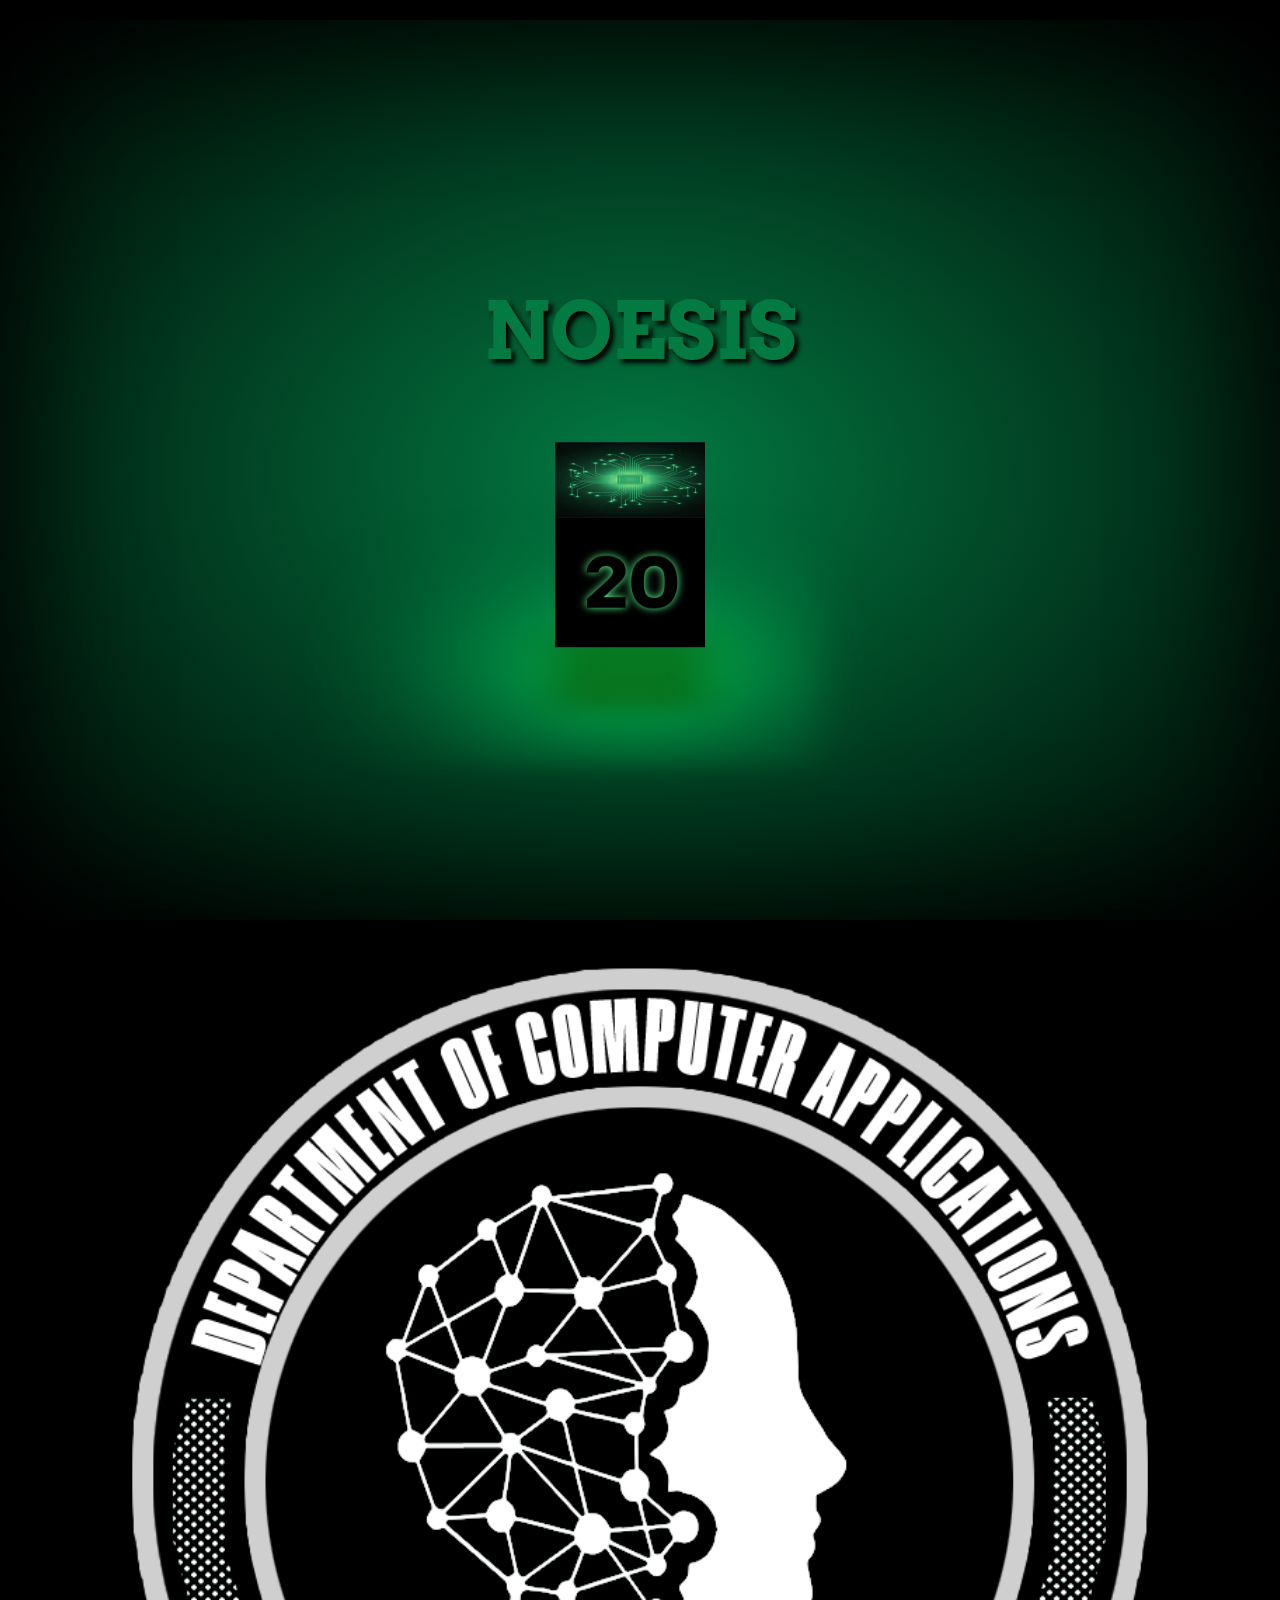
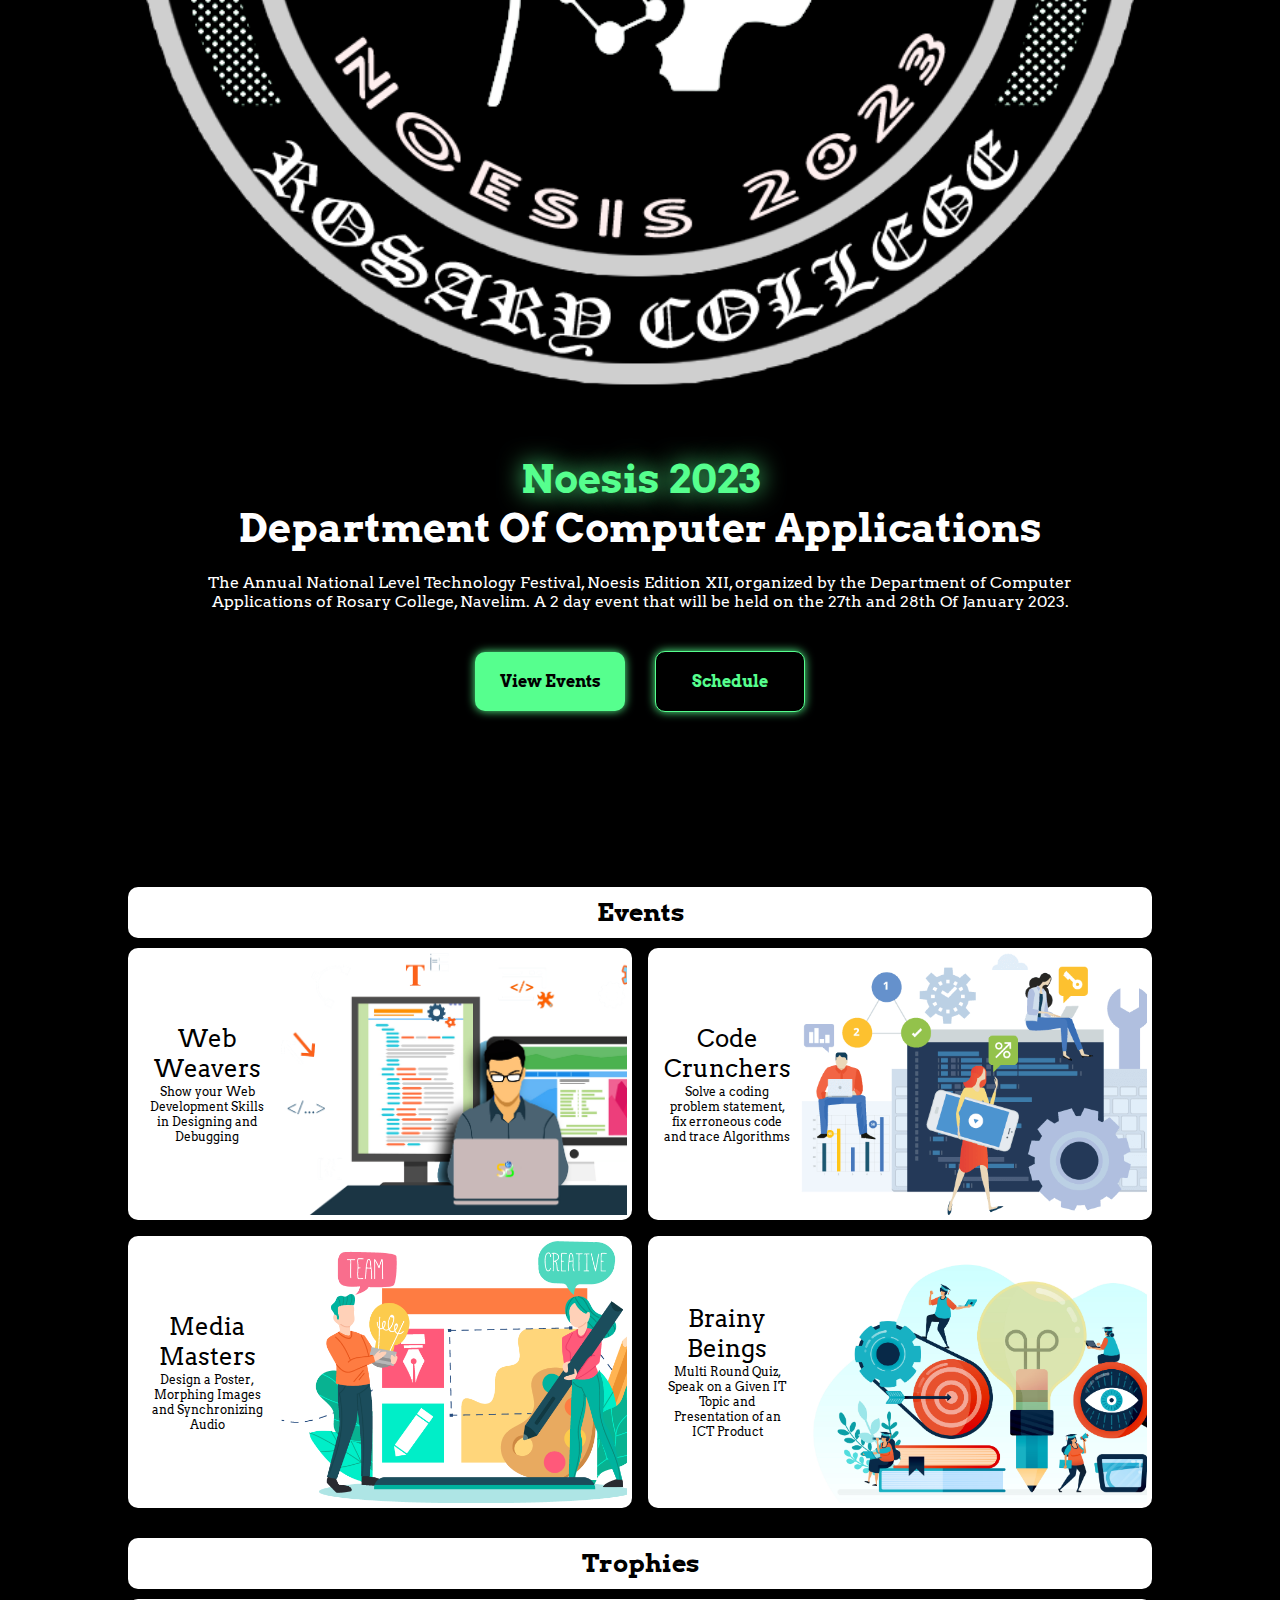
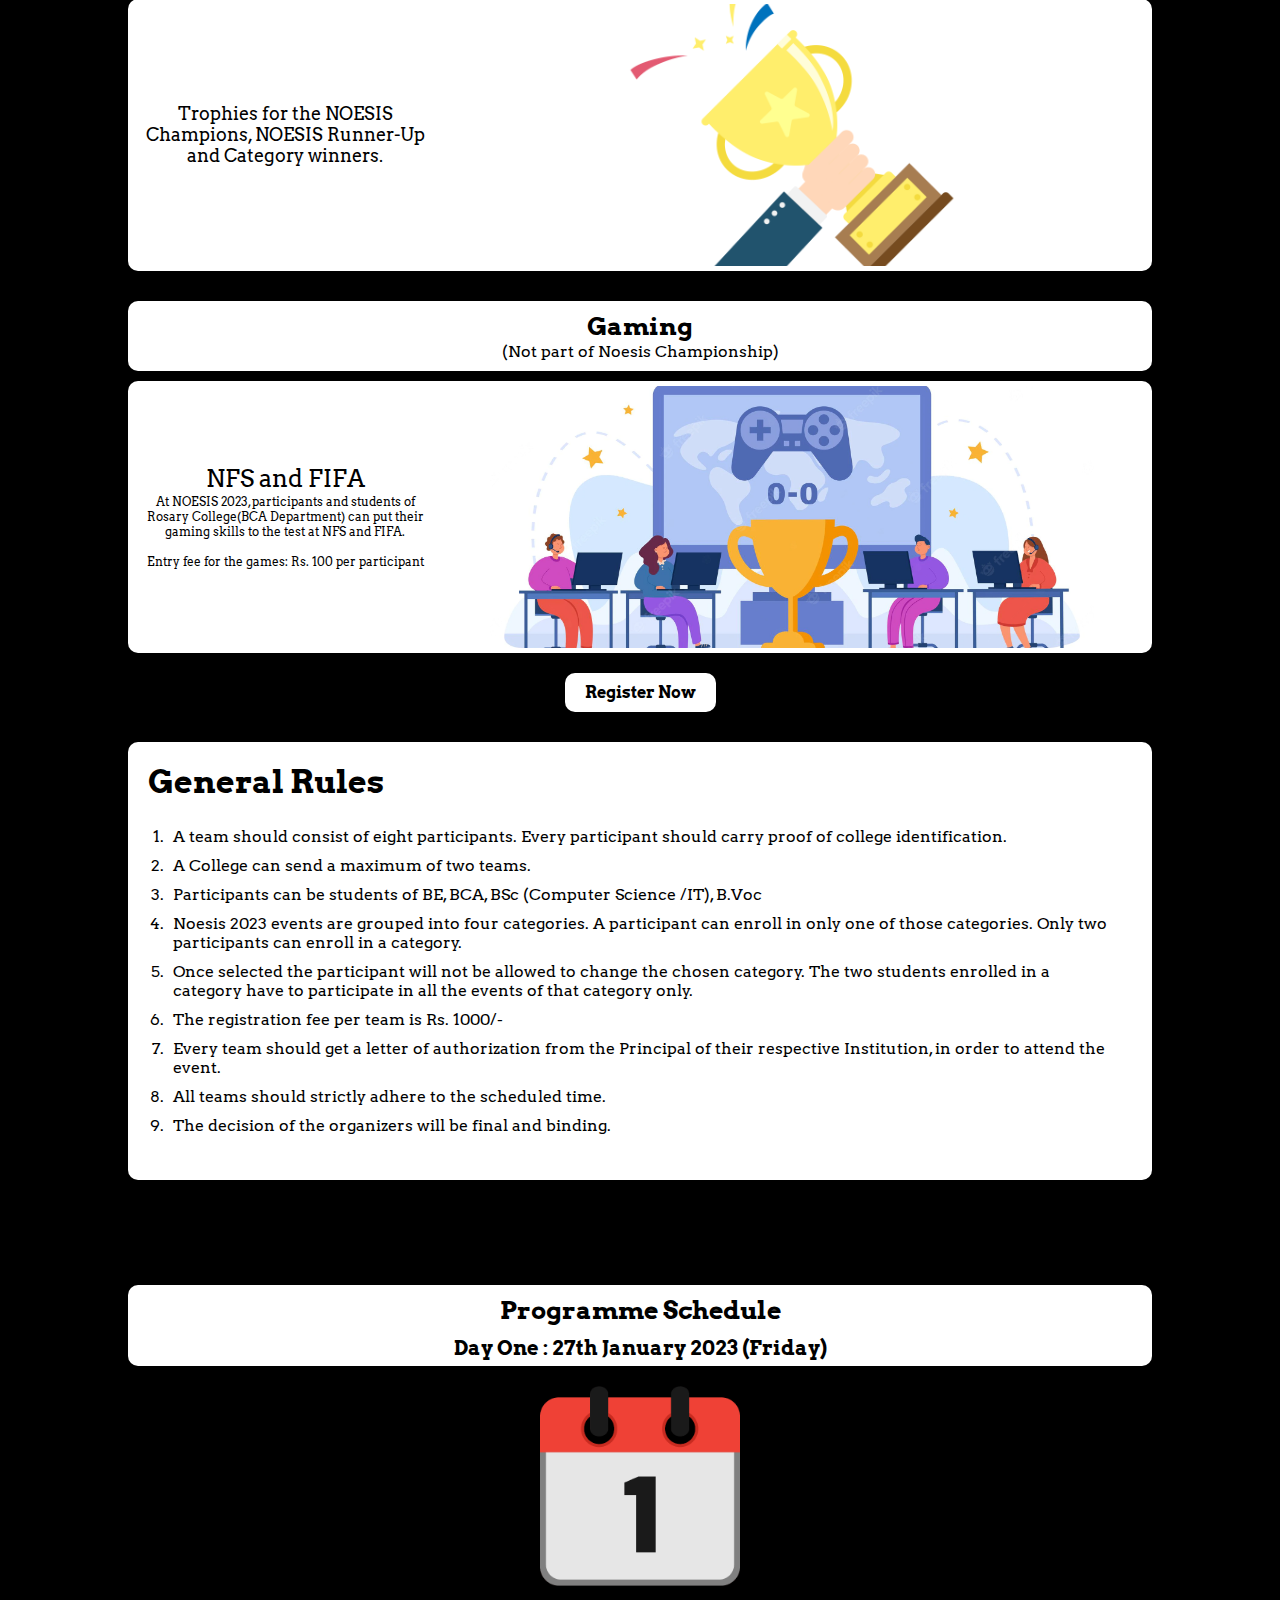
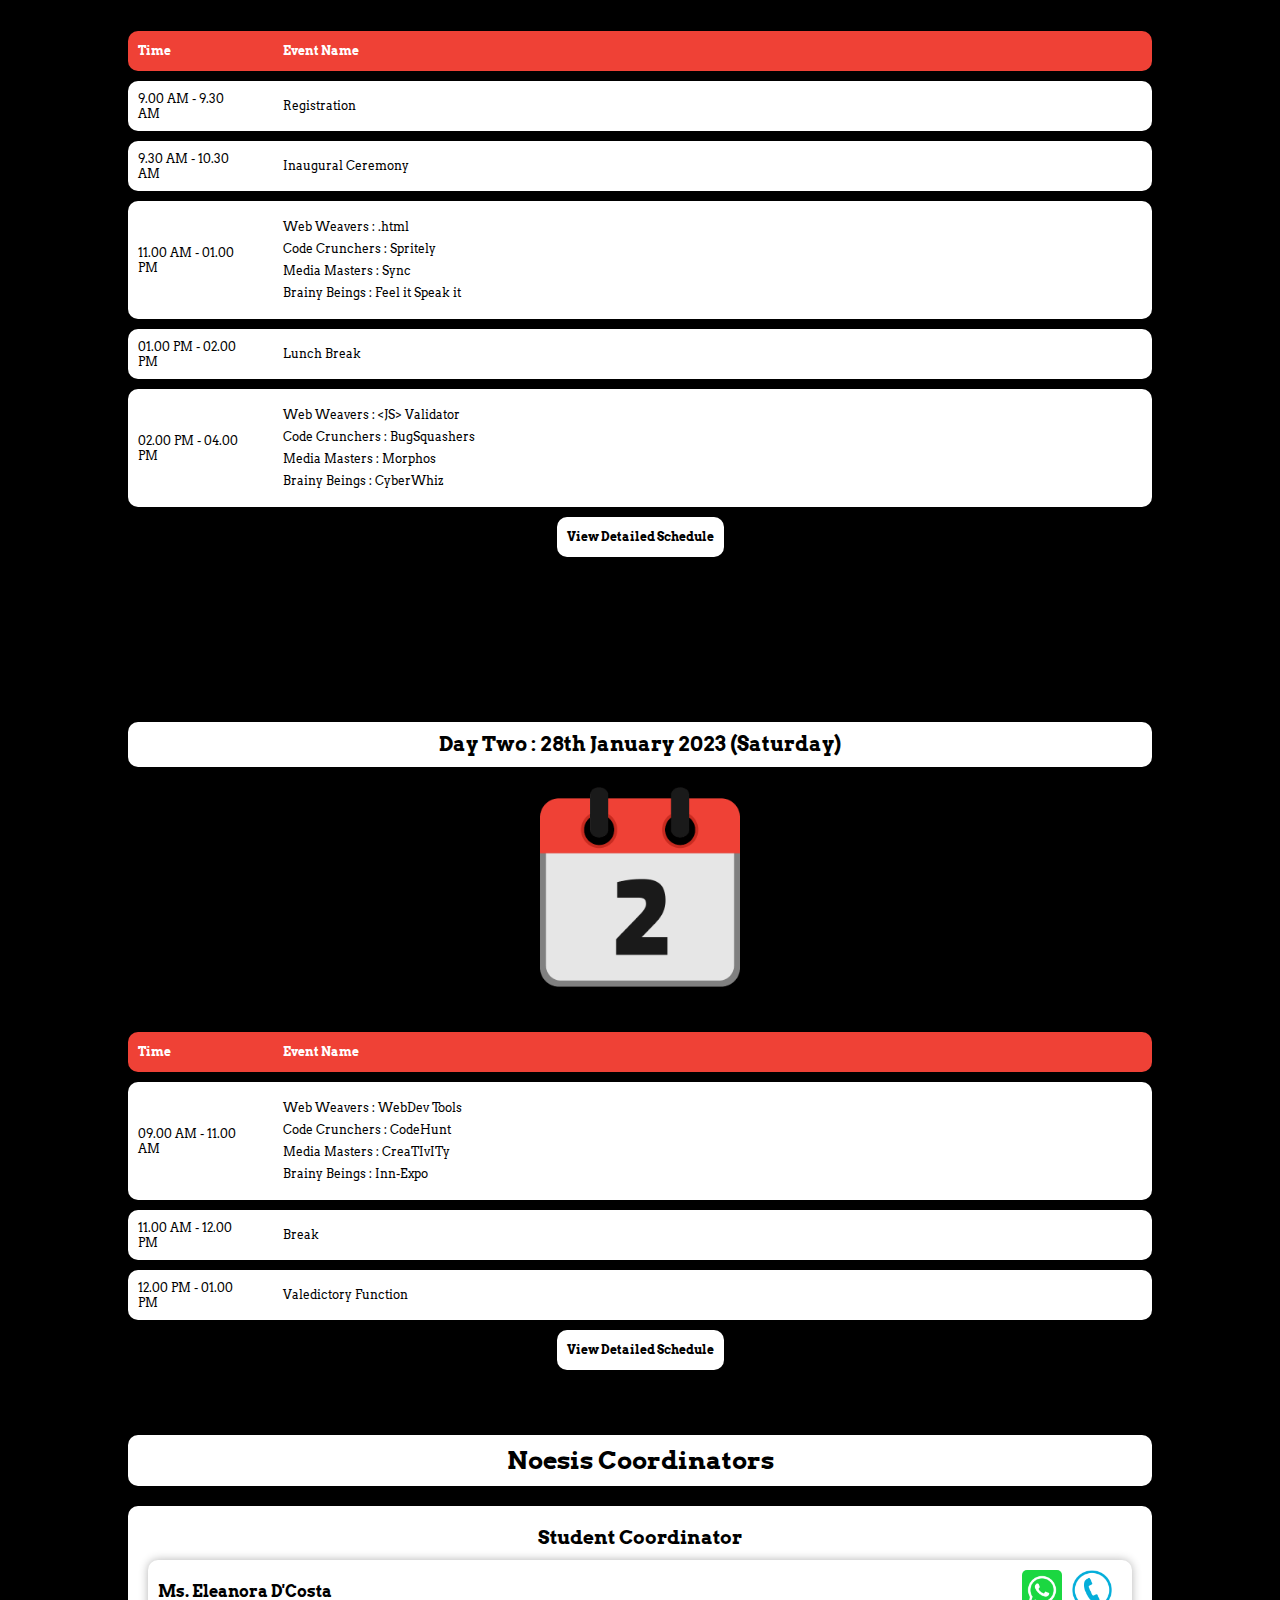
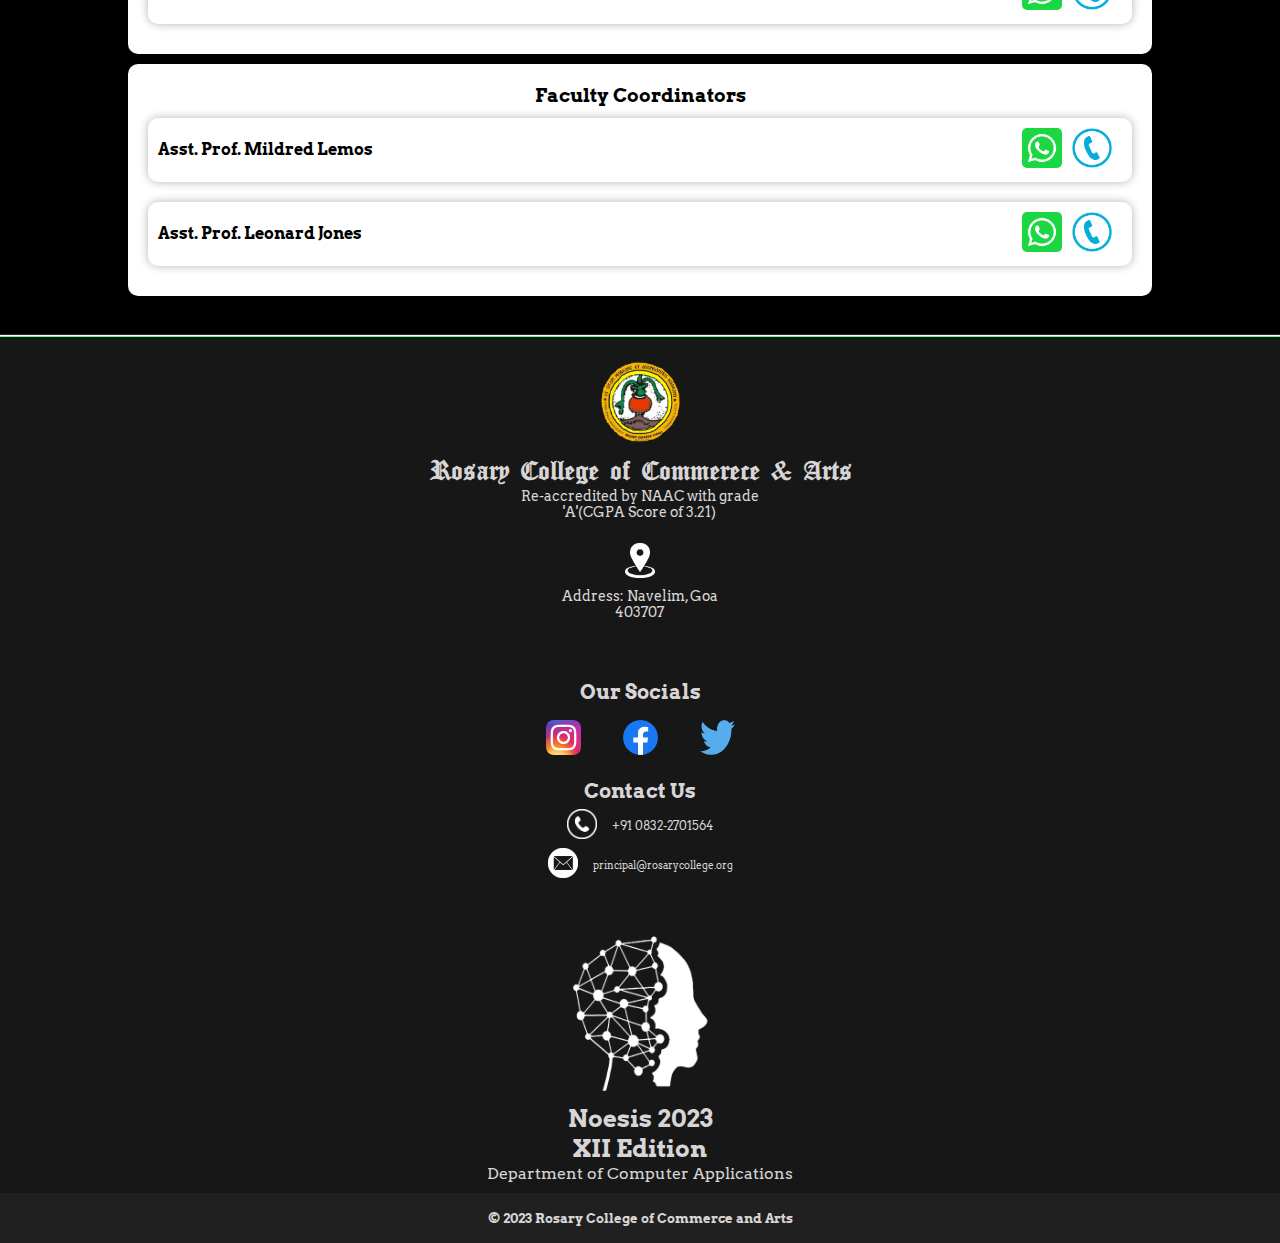
==== commit 3d50d02d: "Final Commit" ====
--- a/index.html
+++ b/index.html
@@ -14,7 +14,7 @@
     <nav id="navbar">
         <div class="navbar" style="max-height: min-content;">
             <ul>
-                <li><a href="#">Home</a></li>
+                <li><a href="./sponsors2023.html">Sponsors</a></li>
                 <li><a href="#events">Events</a></li>
                 <li><a href="#schedule">Schedule</a></li>
                 <li><a target="_blank" href="https://forms.gle/dw6fuNxCJpfCBkZK6">Register</a></li>
@@ -73,6 +73,7 @@
             </div>
         </div>
     </div>
+
     <div style="height: 25px;" id="events"></div>
     <div class="section" id="">
         <div class="heading">
@@ -133,7 +134,54 @@
 
 
         </div>
+
+
+        <div class="heading" style="margin-top: 30px;">
+            <h1 style="margin: 10px 0!important;">Trophies</h1>
+        </div>
+
+        <div class="card">
+            <div class="card-info">
+
+                <span class="card-desc" style="font-size: 18px;">Trophies for the NOESIS Champions, NOESIS Runner-Up and Category winners.</span>
+            </div>
+            <div class="card-img" style="display: flex;justify-content: center;align-items: center;">
+                <img class="classimg" src="images/trophies.png" alt="web weavers illustration" style="width: 85%;">
+            </div>
+        </div>
+        <div class="heading" style="margin-top: 30px;margin-bottom: 10px;">
+            <h1 style="padding-bottom: 0;">Gaming</h1>
+            <p style="padding:10px;text-align: center;padding-top: 0;">(Not part of Noesis Championship)</p>
+        </div>
+
+        <div class="card">
+            <div class="card-info">
+                NFS and FIFA
+                <span class="card-desc">At NOESIS 2023, participants and students of Rosary College(BCA Department) can put their gaming skills to the test at NFS and FIFA.</span>
+                <span class="card-desc" style="margin-top: 15px;">Entry fee for the games: Rs. 100 per participant</span>
+            </div>
+            <div class="card-img" style="display: flex;justify-content: center;align-items: center;">
+                <img class="classimg" src="images/gaming.webp" alt="web weavers illustration" style="width: 85%;">
+            </div>
+        </div>
+
+
         <div class="register-link"> <a target="_blank" href="https://forms.gle/dw6fuNxCJpfCBkZK6">Register Now</a></div>
+        <!-- <div class="event-type" style="margin: 20px 0;">
+            <h1>Prizes</h1>
+            <ol style="list-style: none;margin: 0;padding: 10px 0;">
+                <li>
+                    Trophies for the NOESIS Champions, NOESIS Runner-Up and Category winners.
+                </li>
+            </ol>
+            <h1>Gaming</h1>
+            <ol style="list-style: none;margin: 0;padding: 10px 0;">
+                <li>
+                    At NOESIS 2023, participants and students of Rosary College (BCA Department) can put their gaming skills to the test at NFS and FIFA.
+                </li>
+                <li>Entry fee for the games: Rs. 100 per participant</li>
+            </ol>
+        </div> -->
         <div class="event-type" style="margin: 20px 0;">
             <h1>General Rules</h1>
             <ol>
@@ -149,6 +197,7 @@
             </ol>
         </div>
     </div>
+
     <div style="height: 25px;" id="schedule"></div>
 
     <div class="section" id="">
@@ -183,7 +232,8 @@
                             <div class="ename">Web Weavers : .html</div>
                             <div class="ename">Code Crunchers : Spritely </div>
                             <div class="ename">Media Masters : Sync </div>
-                            <div class="ename">Brainy Beings : CyberWhiz</div>
+                            <div class="ename">Brainy Beings : Feel it Speak it</div>
+
                         </div>
 
 
@@ -201,7 +251,8 @@
                             <div class="ename">Web Weavers : &lt;JS&gt; Validator </div>
                             <div class="ename">Code Crunchers : BugSquashers </div>
                             <div class="ename">Media Masters : Morphos </div>
-                            <div class="ename">Brainy Beings : Feel it Speak it</div>
+                            <div class="ename">Brainy Beings : CyberWhiz</div>
+
                         </div>
 
 
